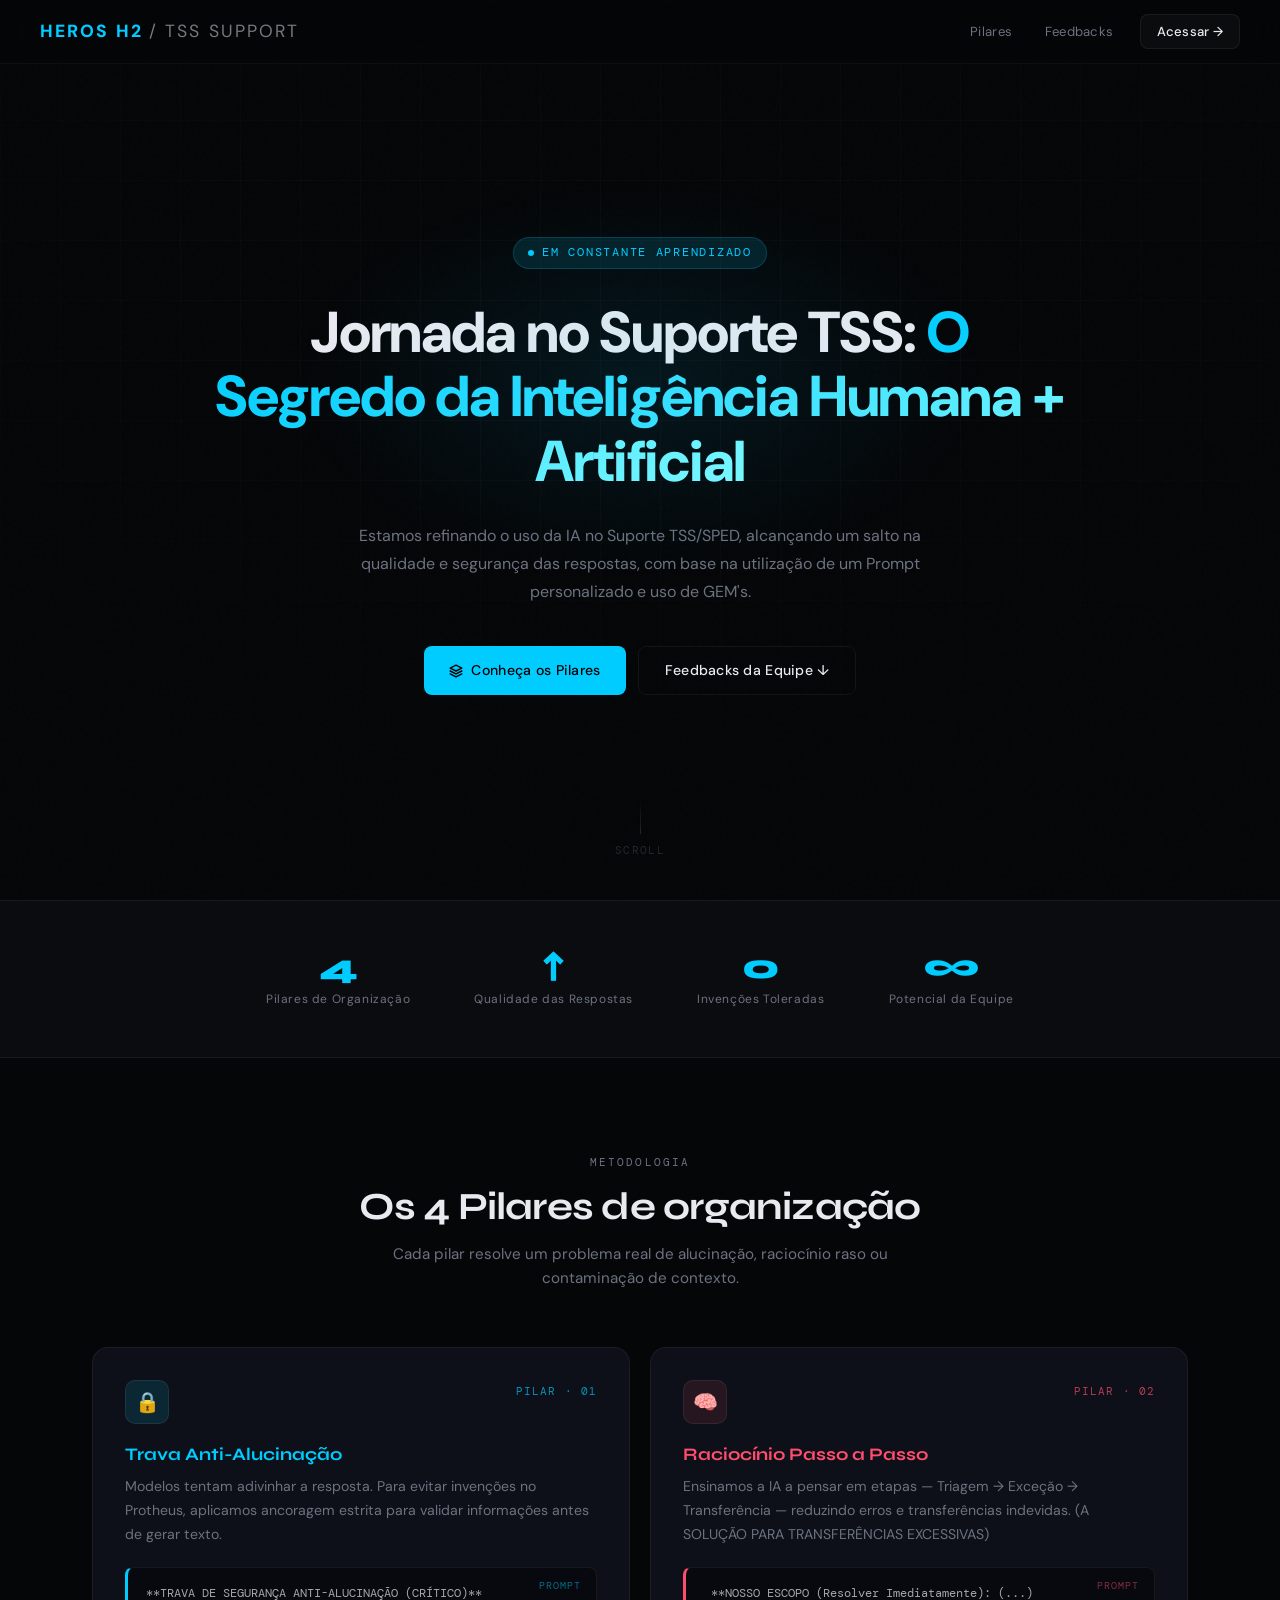
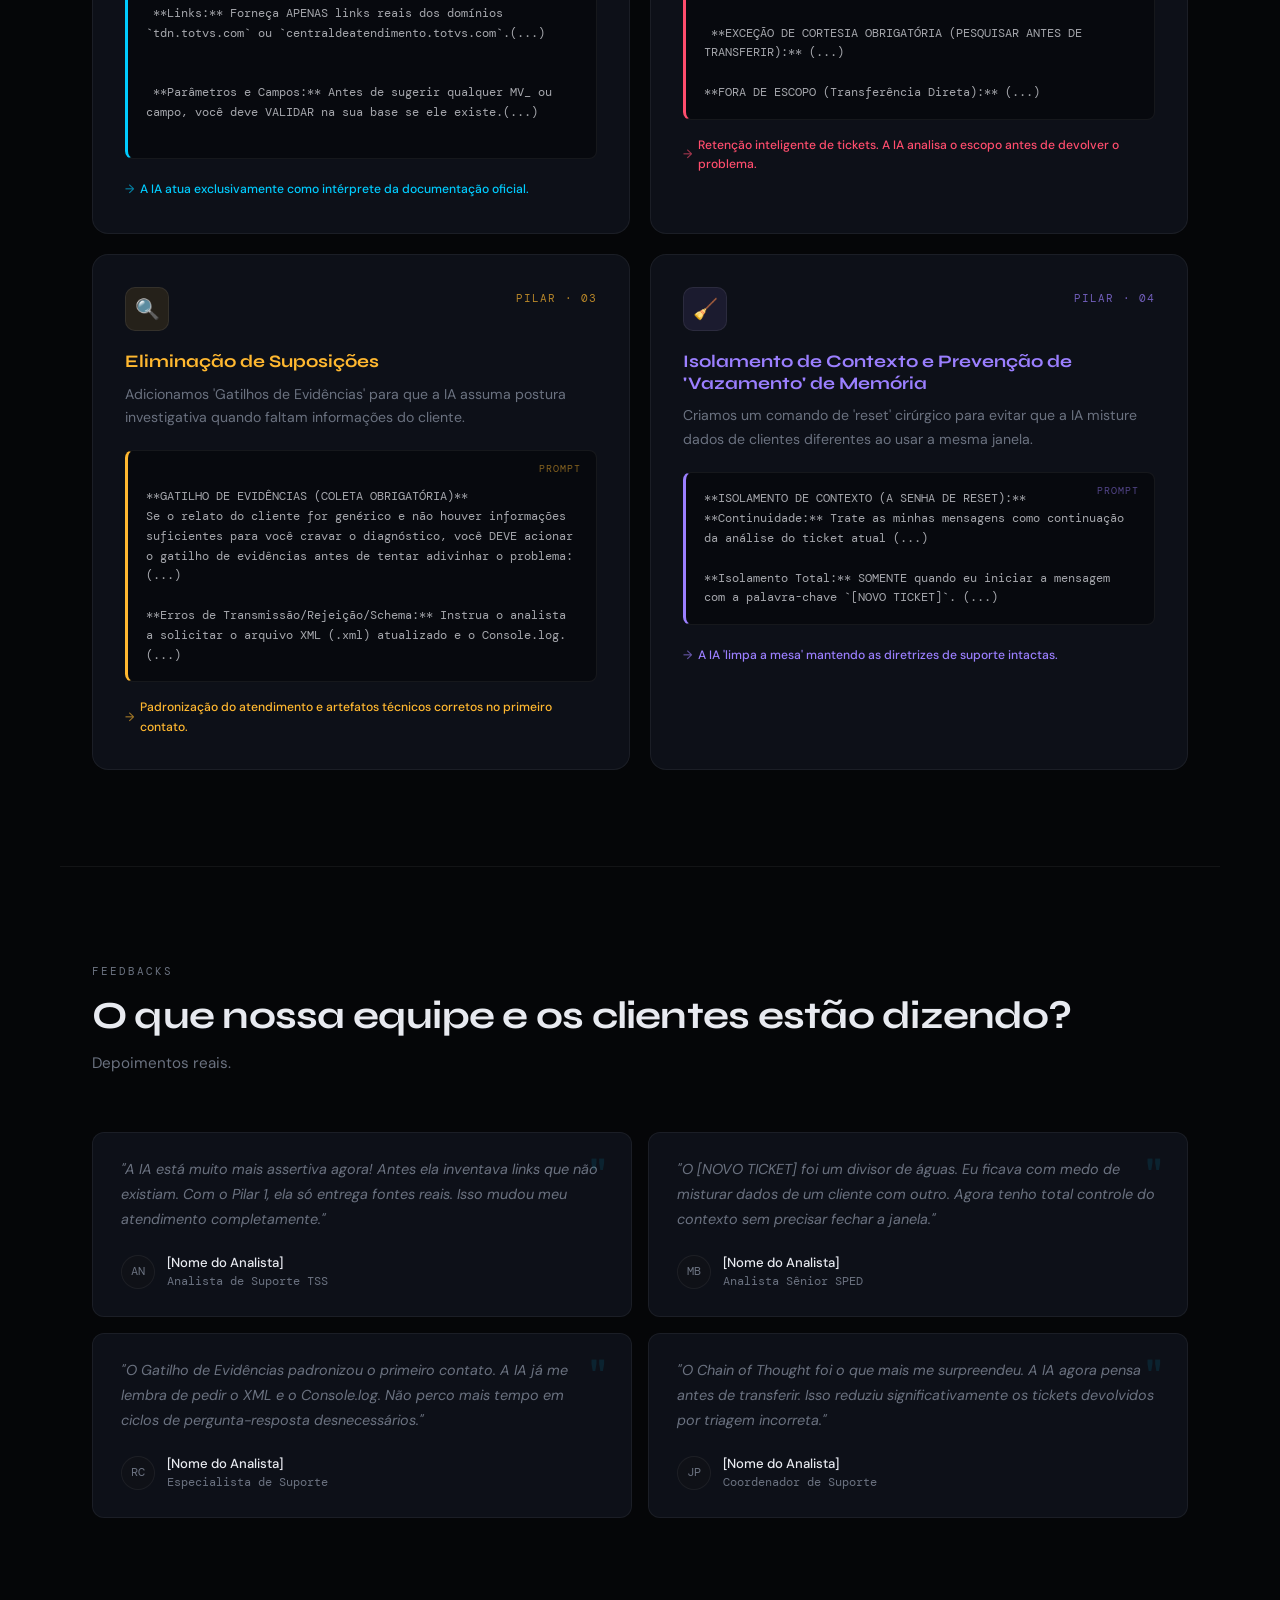
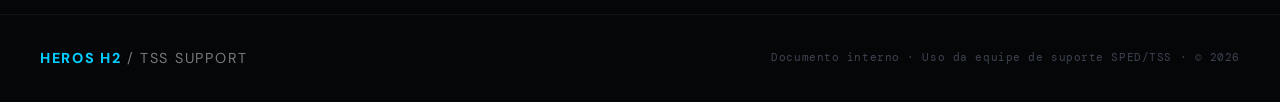
==== index.html @ ebef9288 "initial commit" ====
<!DOCTYPE html>
<html lang="pt-BR">
<head>
  <meta charset="UTF-8">
  <meta name="viewport" content="width=device-width, initial-scale=1.0">
  <title>TSS Support — Prompt</title>
  <link rel="stylesheet" href="style.css">
</head>
<body>

  <!-- ═══════════════════════════════════
       HEADER
  ════════════════════════════════════ -->
  <header>
    <div class="logo">HEROS H2 <span>/ TSS Support</span></div>
    <nav>
      <a href="#pilares">Pilares</a>
      <a href="#feedback">Feedbacks</a>
      <a href="https://docs.google.com/document/d/1nTiK9eHsALhaRZoCdBhHwFlq_bjq-OkzT5RSce1j7lc/edit?usp=sharing" class="btn nav-login">Acessar →</a>
    </nav>
  </header>


  <!-- ═══════════════════════════════════
       HERO
  ════════════════════════════════════ -->
  <div class="hero">
    <div class="hero-grid"></div>

    <div class="hero-tag">Em Constante Aprendizado</div>

    <h1>
      Jornada no Suporte TSS:
      <em>O Segredo da Inteligência Humana + Artificial</em>
    </h1>

    <p class="hero-sub">
      Estamos refinando o uso da IA no Suporte TSS/SPED, alcançando um salto
      na qualidade e segurança das respostas, com base na utilização de um Prompt personalizado e uso de GEM's.
    </p>

    <div class="cta-group">
      <a href="#pilares" class="btn btn-primary">
        <svg width="14" height="14" viewBox="0 0 24 24" fill="none" stroke="currentColor"
             stroke-width="2.5" stroke-linecap="round" stroke-linejoin="round">
          <path d="M12 2L2 7l10 5 10-5-10-5z"/>
          <path d="M2 17l10 5 10-5"/>
          <path d="M2 12l10 5 10-5"/>
        </svg>
        Conheça os Pilares
      </a>
      <a href="#feedback" class="btn btn-ghost">Feedbacks da Equipe ↓</a>
    </div>

    <div class="scroll-hint">
      <div class="scroll-line"></div>
      scroll
    </div>
  </div>


  <!-- ═══════════════════════════════════
       STATS BAR
  ════════════════════════════════════ -->
  <div class="stats-bar">
    <div class="stat-item reveal">
      <div class="stat-num">4</div>
      <div class="stat-label">Pilares de Organização</div>
    </div>
    <div class="stat-item reveal">
      <div class="stat-num">↑</div>
      <div class="stat-label">Qualidade das Respostas</div>
    </div>
    <div class="stat-item reveal">
      <div class="stat-num">0</div>
      <div class="stat-label">Invenções Toleradas</div>
    </div>
    <div class="stat-item reveal">
      <div class="stat-num">∞</div>
      <div class="stat-label">Potencial da Equipe</div>
    </div>
  </div>


  <!-- ═══════════════════════════════════
       SEÇÃO: OS 4 PILARES
  ════════════════════════════════════ -->
  <section id="pilares">

    <div class="pilares-header">
      <div class="section-label">Metodologia</div>
      <h2 class="section-title">Os 4 Pilares de organização</h2>
      <p class="section-sub">
        Cada pilar resolve um problema real de alucinação, raciocínio raso ou
        contaminação de contexto.
      </p>
    </div>

    <div class="pilares-grid">

      <!-- PILAR 1 -->
      <div class="pilar-card reveal" data-accent="cyan">
        <div class="card-top">
          <div class="pilar-icon">🔒</div>
          <div class="pilar-num">PILAR · 01</div>
        </div>
        <div class="pilar-title">Trava Anti-Alucinação</div>
        <p class="pilar-desc">
          Modelos tentam adivinhar a resposta. Para evitar invenções no Protheus,
          aplicamos ancoragem estrita para validar informações antes de gerar texto.
        </p>
        <div class="code-block">
          <code>**TRAVA DE SEGURANÇA ANTI-ALUCINAÇÃO (CRÍTICO)**
 **Links:** Forneça APENAS links reais dos domínios `tdn.totvs.com` ou `centraldeatendimento.totvs.com`.(...)
        <br>
 **Parâmetros e Campos:** Antes de sugerir qualquer MV_ ou campo, você deve VALIDAR na sua base se ele existe.(...)
        </code>
        </div>
        <div class="result-tag">A IA atua exclusivamente como intérprete da documentação oficial.</div>
      </div>

      <!-- PILAR 2 -->
      <div class="pilar-card reveal" data-accent="red">
        <div class="card-top">
          <div class="pilar-icon">🧠</div>
          <div class="pilar-num">PILAR · 02</div>
        </div>
        <div class="pilar-title">Raciocínio Passo a Passo</div>
        <p class="pilar-desc">
          Ensinamos a IA a pensar em etapas — Triagem → Exceção → Transferência —
          reduzindo erros e transferências indevidas. (A SOLUÇÃO PARA TRANSFERÊNCIAS EXCESSIVAS)
        </p>
        <div class="code-block">
          <code> **NOSSO ESCOPO (Resolver Imediatamente): (...)

 **EXCEÇÃO DE CORTESIA OBRIGATÓRIA (PESQUISAR ANTES DE TRANSFERIR):** (...)
  
**FORA DE ESCOPO (Transferência Direta):** (...)
</code>
        </div>
        <div class="result-tag">Retenção inteligente de tickets. A IA analisa o escopo antes de devolver o problema.</div>
      </div>

      <!-- PILAR 3 -->
      <div class="pilar-card reveal" data-accent="gold">
        <div class="card-top">
          <div class="pilar-icon">🔍</div>
          <div class="pilar-num">PILAR · 03</div>
        </div>
        <div class="pilar-title">Eliminação de Suposições</div>
        <p class="pilar-desc">
          Adicionamos 'Gatilhos de Evidências' para que a IA assuma postura
          investigativa quando faltam informações do cliente.
        </p>
        <div class="code-block">
          <code>
**GATILHO DE EVIDÊNCIAS (COLETA OBRIGATÓRIA)**
Se o relato do cliente for genérico e não houver informações suficientes para você cravar o diagnóstico, você DEVE acionar o gatilho de evidências antes de tentar adivinhar o problema: (...)

**Erros de Transmissão/Rejeição/Schema:** Instrua o analista a solicitar o arquivo XML (.xml) atualizado e o Console.log.(...)
</code>
        </div>
        <div class="result-tag">Padronização do atendimento e artefatos técnicos corretos no primeiro contato.</div>
      </div>

      <!-- PILAR 4 -->
      <div class="pilar-card reveal" data-accent="violet">
        <div class="card-top">
          <div class="pilar-icon">🧹</div>
          <div class="pilar-num">PILAR · 04</div>
        </div>
        <div class="pilar-title">Isolamento de Contexto e Prevenção de 'Vazamento' de Memória</div>
        <p class="pilar-desc">
          Criamos um comando de 'reset' cirúrgico para evitar que a IA misture
          dados de clientes diferentes ao usar a mesma janela.
        </p>
        <div class="code-block">
          <code>**ISOLAMENTO DE CONTEXTO (A SENHA DE RESET):**
**Continuidade:** Trate as minhas mensagens como continuação da análise do ticket atual (...)

**Isolamento Total:** SOMENTE quando eu iniciar a mensagem com a palavra-chave `[NOVO TICKET]`. (...)</code>
        </div>
        <div class="result-tag">A IA 'limpa a mesa' mantendo as diretrizes de suporte intactas.</div>
      </div>

    </div>
  </section>


  <!-- ═══════════════════════════════════
       SEÇÃO: FEEDBACK DA EQUIPE
  ════════════════════════════════════ -->
  <section id="feedback">

    <div class="section-label">Feedbacks</div>
    <h2 class="section-title">O que nossa equipe e os clientes estão dizendo?</h2>
    <p class="section-sub">
      Depoimentos reais.
    </p>

    <div class="feedback-grid">

      <div class="feedback-card reveal">
        <p class="feedback-text">
          "A IA está muito mais assertiva agora! Antes ela inventava links que não existiam.
          Com o Pilar 1, ela só entrega fontes reais. Isso mudou meu atendimento completamente."
        </p>
        <div class="feedback-author">
          <div class="author-avatar">AN</div>
          <div>
            <div class="author-name">[Nome do Analista]</div>
            <div class="author-role">Analista de Suporte TSS</div>
          </div>
        </div>
      </div>

      <div class="feedback-card reveal">
        <p class="feedback-text">
          "O [NOVO TICKET] foi um divisor de águas. Eu ficava com medo de misturar dados
          de um cliente com outro. Agora tenho total controle do contexto sem precisar
          fechar a janela."
        </p>
        <div class="feedback-author">
          <div class="author-avatar">MB</div>
          <div>
            <div class="author-name">[Nome do Analista]</div>
            <div class="author-role">Analista Sênior SPED</div>
          </div>
        </div>
      </div>

      <div class="feedback-card reveal">
        <p class="feedback-text">
          "O Gatilho de Evidências padronizou o primeiro contato. A IA já me lembra de
          pedir o XML e o Console.log. Não perco mais tempo em ciclos de
          pergunta-resposta desnecessários."
        </p>
        <div class="feedback-author">
          <div class="author-avatar">RC</div>
          <div>
            <div class="author-name">[Nome do Analista]</div>
            <div class="author-role">Especialista de Suporte</div>
          </div>
        </div>
      </div>

      <div class="feedback-card reveal">
        <p class="feedback-text">
          "O Chain of Thought foi o que mais me surpreendeu. A IA agora pensa antes de
          transferir. Isso reduziu significativamente os tickets devolvidos por
          triagem incorreta."
        </p>
        <div class="feedback-author">
          <div class="author-avatar">JP</div>
          <div>
            <div class="author-name">[Nome do Analista]</div>
            <div class="author-role">Coordenador de Suporte</div>
          </div>
        </div>
      </div>

    </div>
  </section>


  <!-- ═══════════════════════════════════
       FOOTER
  ════════════════════════════════════ -->
  <footer>
    <div class="logo">HEROS H2 <span>/ TSS Support</span></div>
    <p>Documento interno · Uso da equipe de suporte SPED/TSS · © 2026</p>
  </footer>


  <!-- JS carregado ao final do body para garantir que o DOM está pronto -->
  <script src="main.js"></script>

</body>
</html>
---- style.css ----
@import url('https://fonts.googleapis.com/css2?family=Syne:wght@400;600;700;800&family=DM+Mono:wght@300;400;500&family=DM+Sans:ital,opsz,wght@0,9..40,300;0,9..40,400;0,9..40,500;1,9..40,300&display=swap');

/* ─── VARIÁVEIS GLOBAIS ─── */
:root {
  --bg: #050608;
  --bg2: #0a0c10;
  --bg3: #0f1117;
  --card: #0d1018;
  --card-border: rgba(255,255,255,0.06);
  --cyan: #00CCFF;
  --cyan-dim: rgba(0,204,255,0.12);
  --cyan-glow: rgba(0,204,255,0.25);
  --red: #FF4D6D;
  --gold: #FFB830;
  --violet: #9B7FFF;
  --green: #2ECC8A;
  --text: #E8EAF0;
  --text-muted: #6B7280;
  --text-dim: #3D4451;
}

/* ─── RESET & BASE ─── */
*, *::before, *::after { box-sizing: border-box; margin: 0; padding: 0; }

html { scroll-behavior: smooth; }

body {
  background: var(--bg);
  color: var(--text);
  font-family: 'DM Sans', sans-serif;
  font-size: 16px;
  line-height: 1.6;
  overflow-x: hidden;
}

/* ─── NOISE TEXTURE ─── */
body::before {
  content: '';
  position: fixed;
  inset: 0;
  background-image: url("data:image/svg+xml,%3Csvg viewBox='0 0 256 256' xmlns='http://www.w3.org/2000/svg'%3E%3Cfilter id='n'%3E%3CfeTurbulence type='fractalNoise' baseFrequency='0.9' numOctaves='4' stitchTiles='stitch'/%3E%3C/filter%3E%3Crect width='100%25' height='100%25' filter='url(%23n)' opacity='0.03'/%3E%3C/svg%3E");
  pointer-events: none;
  z-index: 0;
  opacity: 0.4;
}

/* ─── HEADER ─── */
header {
  position: fixed;
  top: 0; left: 0; right: 0;
  z-index: 100;
  display: flex;
  align-items: center;
  justify-content: space-between;
  padding: 0 2.5rem;
  height: 64px;
  background: rgba(5,6,8,0.85);
  backdrop-filter: blur(18px);
  border-bottom: 1px solid var(--card-border);
}

.logo {
  /* font-family: 'Syne', sans-serif; */
  font-weight: 800;
  font-size: 1.1rem;
  letter-spacing: 0.12em;
  color: var(--cyan);
  text-transform: uppercase;
}

.logo span {
  color: var(--text);
  opacity: 0.5;
  font-weight: 400;
}

nav {
  display: flex;
  align-items: center;
  gap: 0.25rem;
}

nav a {
  color: var(--text-muted);
  text-decoration: none;
  font-size: 0.82rem;
  font-weight: 400;
  padding: 0.4rem 0.9rem;
  border-radius: 6px;
  transition: color 0.2s, background 0.2s;
  letter-spacing: 0.02em;
}

nav a:hover { color: var(--text); background: rgba(255,255,255,0.05); }

.nav-login {
  margin-left: 0.5rem;
  padding: 0.4rem 1rem !important;
  border: 1px solid var(--card-border) !important;
  color: var(--text) !important;
  background: rgba(255,255,255,0.03) !important;
  font-size: 0.82rem !important;
  cursor: pointer;
}

.nav-login:hover {
  border-color: var(--cyan) !important;
  color: var(--cyan) !important;
  background: var(--cyan-dim) !important;
}

/* ─── HERO ─── */
.hero {
  position: relative;
  min-height: 100vh;
  display: flex;
  flex-direction: column;
  align-items: center;
  justify-content: center;
  text-align: center;
  padding: 7rem 2rem 5rem;
  overflow: hidden;
}

/* Radial glow */
.hero::after {
  content: '';
  position: absolute;
  top: 20%; left: 50%;
  transform: translateX(-50%);
  width: 700px; height: 400px;
  background: radial-gradient(ellipse at center, rgba(0,204,255,0.09) 0%, transparent 70%);
  pointer-events: none;
}

/* Grid lines */
.hero-grid {
  position: absolute;
  inset: 0;
  background-image:
    linear-gradient(rgba(255,255,255,0.02) 1px, transparent 1px),
    linear-gradient(90deg, rgba(255,255,255,0.02) 1px, transparent 1px);
  background-size: 60px 60px;
  mask-image: radial-gradient(ellipse 80% 60% at 50% 30%, black 40%, transparent 100%);
  pointer-events: none;
}

.hero-tag {
  display: inline-flex;
  align-items: center;
  gap: 0.5rem;
  font-size: 0.72rem;
  font-family: 'DM Mono', monospace;
  text-transform: uppercase;
  letter-spacing: 0.15em;
  color: var(--cyan);
  background: var(--cyan-dim);
  border: 1px solid rgba(0,204,255,0.2);
  padding: 0.35rem 0.9rem;
  border-radius: 100px;
  margin-bottom: 2rem;
}

.hero-tag::before {
  content: '';
  width: 6px; height: 6px;
  border-radius: 50%;
  background: var(--cyan);
  animation: pulse 2s ease infinite;
}

@keyframes pulse {
  0%, 100% { opacity: 1; transform: scale(1); }
  50% { opacity: 0.4; transform: scale(0.7); }
}

h1 {
  /* font-family: 'Syne', sans-serif; */
  font-weight: 800;
  font-size: clamp(2rem, 5vw, 3.6rem);
  line-height: 1.12;
  letter-spacing: -0.02em;
  max-width: 860px;
  margin-bottom: 1.75rem;
  position: relative;
}

h1 em {
  font-style: normal;
  background: linear-gradient(135deg, var(--cyan), #7DF9FF);
  -webkit-background-clip: text;
  -webkit-text-fill-color: transparent;
  background-clip: text;
}

.hero-sub {
  max-width: 580px;
  color: var(--text-muted);
  font-size: 1rem;
  line-height: 1.75;
  margin-bottom: 2.5rem;
}

/* ─── BUTTONS ─── */
.cta-group {
  display: flex;
  gap: 0.75rem;
  flex-wrap: wrap;
  justify-content: center;
}

.btn {
  display: inline-flex;
  align-items: center;
  gap: 0.5rem;
  padding: 0.75rem 1.6rem;
  border-radius: 8px;
  font-size: 0.88rem;
  font-weight: 500;
  cursor: pointer;
  transition: all 0.22s ease;
  text-decoration: none;
  letter-spacing: 0.02em;
  border: none;
  font-family: 'DM Sans', sans-serif;
}

.btn-primary {
  background: var(--cyan);
  color: #000;
}
.btn-primary:hover {
  background: #33D6FF;
  transform: translateY(-1px);
  box-shadow: 0 8px 24px rgba(0,204,255,0.35);
}

.btn-ghost {
  background: transparent;
  color: var(--text);
  border: 1px solid var(--card-border);
}
.btn-ghost:hover {
  border-color: rgba(255,255,255,0.2);
  background: rgba(255,255,255,0.04);
  transform: translateY(-1px);
}

/* ─── SCROLL INDICATOR ─── */
.scroll-hint {
  position: absolute;
  bottom: 2.5rem;
  left: 50%;
  transform: translateX(-50%);
  display: flex;
  flex-direction: column;
  align-items: center;
  gap: 0.5rem;
  opacity: 0.3;
  font-size: 0.7rem;
  font-family: 'DM Mono', monospace;
  letter-spacing: 0.12em;
  text-transform: uppercase;
  color: var(--text-muted);
}

.scroll-line {
  width: 1px;
  height: 36px;
  background: linear-gradient(to bottom, transparent, var(--text-muted));
  animation: scrolldown 2s ease infinite;
}

@keyframes scrolldown {
  0%   { transform: scaleY(0); transform-origin: top; }
  50%  { transform: scaleY(1); transform-origin: top; }
  51%  { transform: scaleY(1); transform-origin: bottom; }
  100% { transform: scaleY(0); transform-origin: bottom; }
}

/* ─── SECTIONS ─── */
section {
  position: relative;
  z-index: 1;
  padding: 6rem 2rem;
  max-width: 1160px;
  margin: 0 auto;
}

.section-label {
  font-family: 'DM Mono', monospace;
  font-size: 0.7rem;
  text-transform: uppercase;
  letter-spacing: 0.18em;
  color: var(--text-muted);
  margin-bottom: 0.75rem;
}

.section-title {
  font-family: 'Syne', sans-serif;
  font-weight: 700;
  font-size: clamp(1.6rem, 3.5vw, 2.4rem);
  line-height: 1.2;
  letter-spacing: -0.02em;
  margin-bottom: 0.75rem;
}

.section-sub {
  color: var(--text-muted);
  max-width: 560px;
  font-size: 0.95rem;
  margin-bottom: 3.5rem;
}

/* ─── PILARES GRID ─── */
.pilares-header { text-align: center; }
.pilares-header .section-sub { margin-left: auto; margin-right: auto; }

.pilares-grid {
  display: grid;
  grid-template-columns: repeat(2, 1fr);
  gap: 1.25rem;
}

/* ─── PILAR CARD ─── */
.pilar-card {
  position: relative;
  background: var(--card);
  border: 1px solid var(--card-border);
  border-radius: 16px;
  padding: 2rem;
  overflow: hidden;
  transition: transform 0.3s ease, box-shadow 0.3s ease, border-color 0.3s ease;
}

.pilar-card:hover { transform: translateY(-4px); box-shadow: 0 20px 60px rgba(0,0,0,0.5); }

.pilar-card::before {
  content: '';
  position: absolute;
  top: 0; left: 0; right: 0;
  height: 1px;
  opacity: 0;
  transition: opacity 0.3s;
  background: linear-gradient(90deg, transparent, var(--accent), transparent);
}

.pilar-card:hover::before { opacity: 1; }

/* Per-card accent colors */
.pilar-card[data-accent="cyan"]   { --accent: var(--cyan);   --accent-dim: var(--cyan-dim); }
.pilar-card[data-accent="red"]    { --accent: var(--red);    --accent-dim: rgba(255,77,109,0.1); }
.pilar-card[data-accent="gold"]   { --accent: var(--gold);   --accent-dim: rgba(255,184,48,0.1); }
.pilar-card[data-accent="violet"] { --accent: var(--violet); --accent-dim: rgba(155,127,255,0.1); }

.pilar-card[data-accent="cyan"]:hover   { border-color: rgba(0,204,255,0.2);   box-shadow: 0 20px 60px rgba(0,0,0,0.5), 0 0 0 1px rgba(0,204,255,0.08); }
.pilar-card[data-accent="red"]:hover    { border-color: rgba(255,77,109,0.2);  box-shadow: 0 20px 60px rgba(0,0,0,0.5), 0 0 0 1px rgba(255,77,109,0.08); }
.pilar-card[data-accent="gold"]:hover   { border-color: rgba(255,184,48,0.2);  box-shadow: 0 20px 60px rgba(0,0,0,0.5), 0 0 0 1px rgba(255,184,48,0.08); }
.pilar-card[data-accent="violet"]:hover { border-color: rgba(155,127,255,0.2); box-shadow: 0 20px 60px rgba(0,0,0,0.5), 0 0 0 1px rgba(155,127,255,0.08); }

.card-top {
  display: flex;
  align-items: flex-start;
  justify-content: space-between;
  margin-bottom: 1.25rem;
}

.pilar-icon {
  width: 44px; height: 44px;
  border-radius: 10px;
  background: var(--accent-dim);
  border: 1px solid rgba(255,255,255,0.07);
  display: flex;
  align-items: center;
  justify-content: center;
  font-size: 1.25rem;
}

.pilar-num {
  font-family: 'DM Mono', monospace;
  font-size: 0.68rem;
  color: var(--accent);
  letter-spacing: 0.1em;
  opacity: 0.7;
  margin-top: 0.2rem;
}

.pilar-title {
  font-family: 'Syne', sans-serif;
  font-weight: 700;
  font-size: 1.1rem;
  color: var(--accent);
  margin-bottom: 0.6rem;
  line-height: 1.25;
}

.pilar-desc {
  font-size: 0.88rem;
  color: var(--text-muted);
  line-height: 1.7;
  margin-bottom: 1.25rem;
}

/* ─── CODE BLOCK ─── */
.code-block {
  background: rgba(0,0,0,0.4);
  border: 1px solid rgba(255,255,255,0.06);
  border-left: 3px solid var(--accent);
  border-radius: 8px;
  padding: 1rem 1.1rem;
  margin-bottom: 1rem;
  position: relative;
  overflow: hidden;
}

.code-block::before {
  content: 'PROMPT';
  position: absolute;
  top: 0.6rem; right: 0.9rem;
  font-family: 'DM Mono', monospace;
  font-size: 0.6rem;
  color: var(--accent);
  opacity: 0.5;
  letter-spacing: 0.12em;
}

.code-block code {
  font-family: 'DM Mono', monospace;
  font-size: 0.75rem;
  color: rgba(232,234,240,0.7);
  line-height: 1.65;
  display: block;
  white-space: pre-wrap;
}

.result-tag {
  display: inline-flex;
  align-items: center;
  gap: 0.4rem;
  font-size: 0.76rem;
  color: var(--accent);
  font-weight: 500;
}

.result-tag::before {
  content: '→';
  opacity: 0.6;
}

/* ─── STATS BAR ─── */
.stats-bar {
  display: flex;
  align-items: center;
  justify-content: center;
  gap: 4rem;
  padding: 3rem 2rem;
  border-top: 1px solid var(--card-border);
  border-bottom: 1px solid var(--card-border);
  background: var(--bg2);
  flex-wrap: wrap;
}

.stat-item { text-align: center; }

.stat-num {
  font-family: 'Syne', sans-serif;
  font-size: 2.2rem;
  font-weight: 800;
  color: var(--cyan);
  line-height: 1;
  margin-bottom: 0.35rem;
}

.stat-label {
  font-size: 0.75rem;
  color: var(--text-muted);
  letter-spacing: 0.05em;
}

/* ─── FEEDBACK ─── */
#feedback { border-top: 1px solid var(--card-border); }

.feedback-grid {
  display: grid;
  grid-template-columns: repeat(2, 1fr);
  gap: 1rem;
}

.feedback-card {
  background: var(--card);
  border: 1px solid var(--card-border);
  border-radius: 12px;
  padding: 1.5rem 1.75rem;
  position: relative;
  transition: transform 0.3s, border-color 0.3s;
}

.feedback-card:hover {
  transform: translateY(-3px);
  border-color: rgba(255,255,255,0.1);
}

.feedback-card::before {
  content: '"';
  position: absolute;
  top: 1rem; right: 1.5rem;
  font-family: 'Syne', sans-serif;
  font-size: 3.5rem;
  line-height: 1;
  color: var(--cyan);
  opacity: 0.1;
}

.feedback-text {
  font-size: 0.9rem;
  color: var(--text-muted);
  line-height: 1.75;
  margin-bottom: 1.25rem;
  font-style: italic;
}

.feedback-author {
  display: flex;
  align-items: center;
  gap: 0.75rem;
}

.author-avatar {
  width: 34px; height: 34px;
  border-radius: 50%;
  background: var(--bg3);
  border: 1px solid var(--card-border);
  display: flex;
  align-items: center;
  justify-content: center;
  font-size: 0.75rem;
  font-family: 'DM Mono', monospace;
  color: var(--text-muted);
}

.author-name {
  font-size: 0.82rem;
  font-weight: 500;
  color: var(--text);
}

.author-role {
  font-size: 0.72rem;
  color: var(--text-muted);
  font-family: 'DM Mono', monospace;
}

/* ─── FOOTER ─── */
footer {
  position: relative;
  z-index: 1;
  border-top: 1px solid var(--card-border);
  padding: 2rem 2.5rem;
  display: flex;
  align-items: center;
  justify-content: space-between;
  flex-wrap: wrap;
  gap: 1rem;
}

footer .logo { font-size: 0.9rem; }

footer p {
  font-family: 'DM Mono', monospace;
  font-size: 0.7rem;
  color: var(--text-dim);
  letter-spacing: 0.05em;
}

/* ─── ANIMAÇÕES ─── */
.reveal {
  opacity: 0;
  transform: translateY(28px);
  transition: opacity 0.65s ease, transform 0.65s ease;
}

.reveal.visible {
  opacity: 1;
  transform: translateY(0);
}

/* ─── RESPONSIVE ─── */
@media (max-width: 720px) {
  .pilares-grid { grid-template-columns: 1fr; }
  header { padding: 0 1.25rem; }
  nav a:not(.nav-login) { display: none; }
}

@media (max-width: 640px) {
  .feedback-grid { grid-template-columns: 1fr; }
}
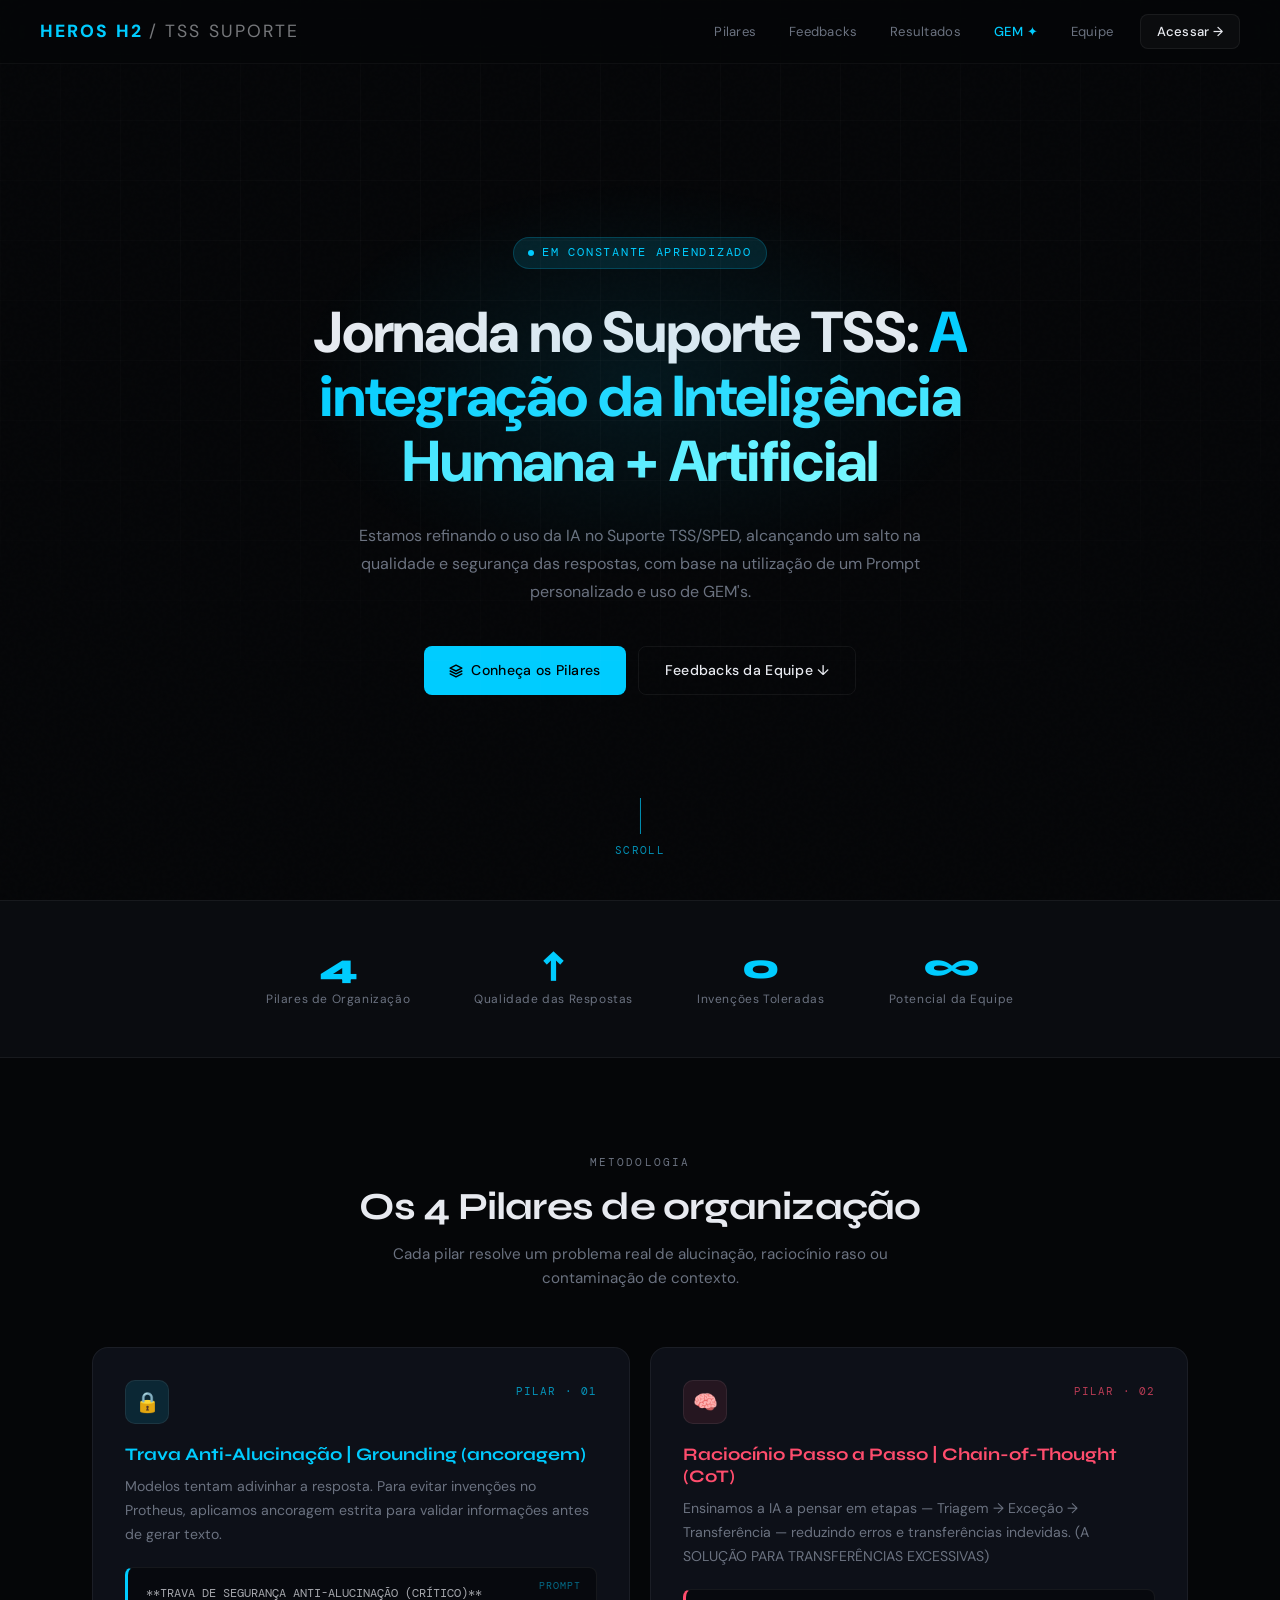
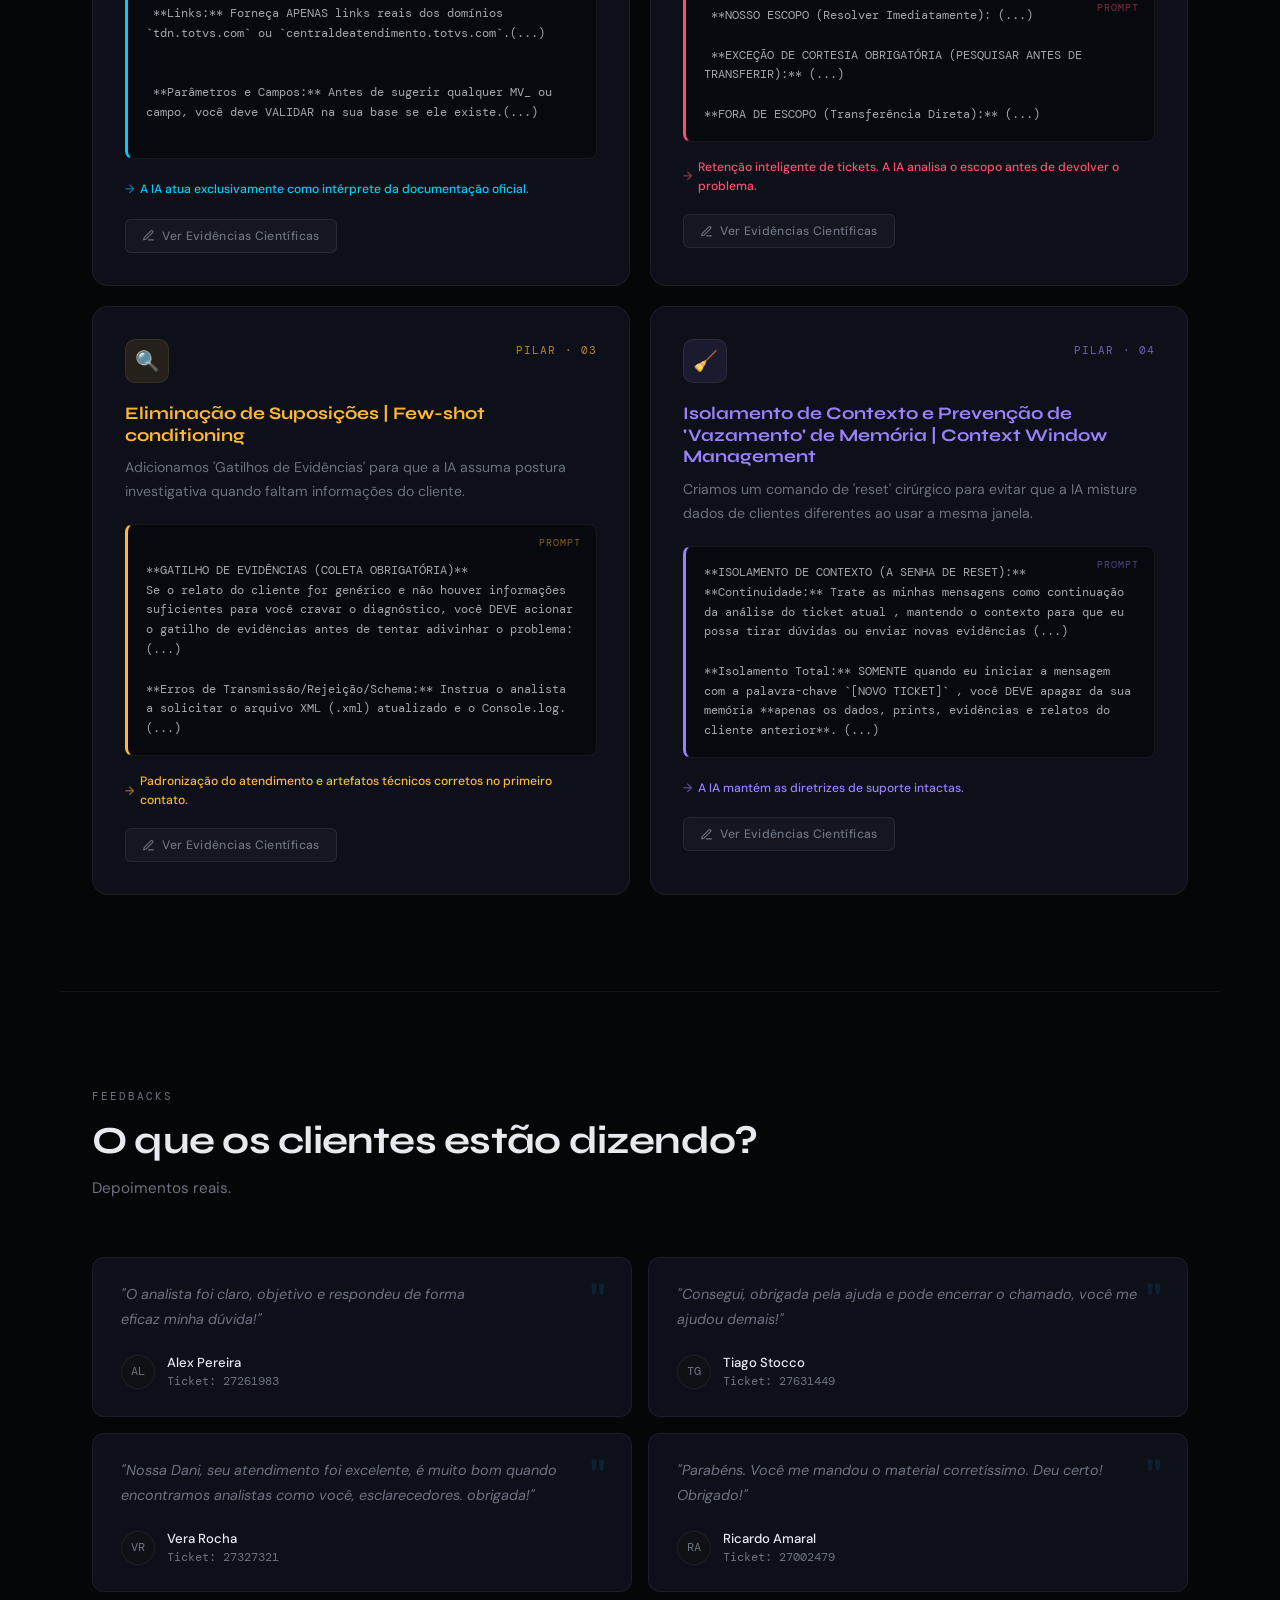
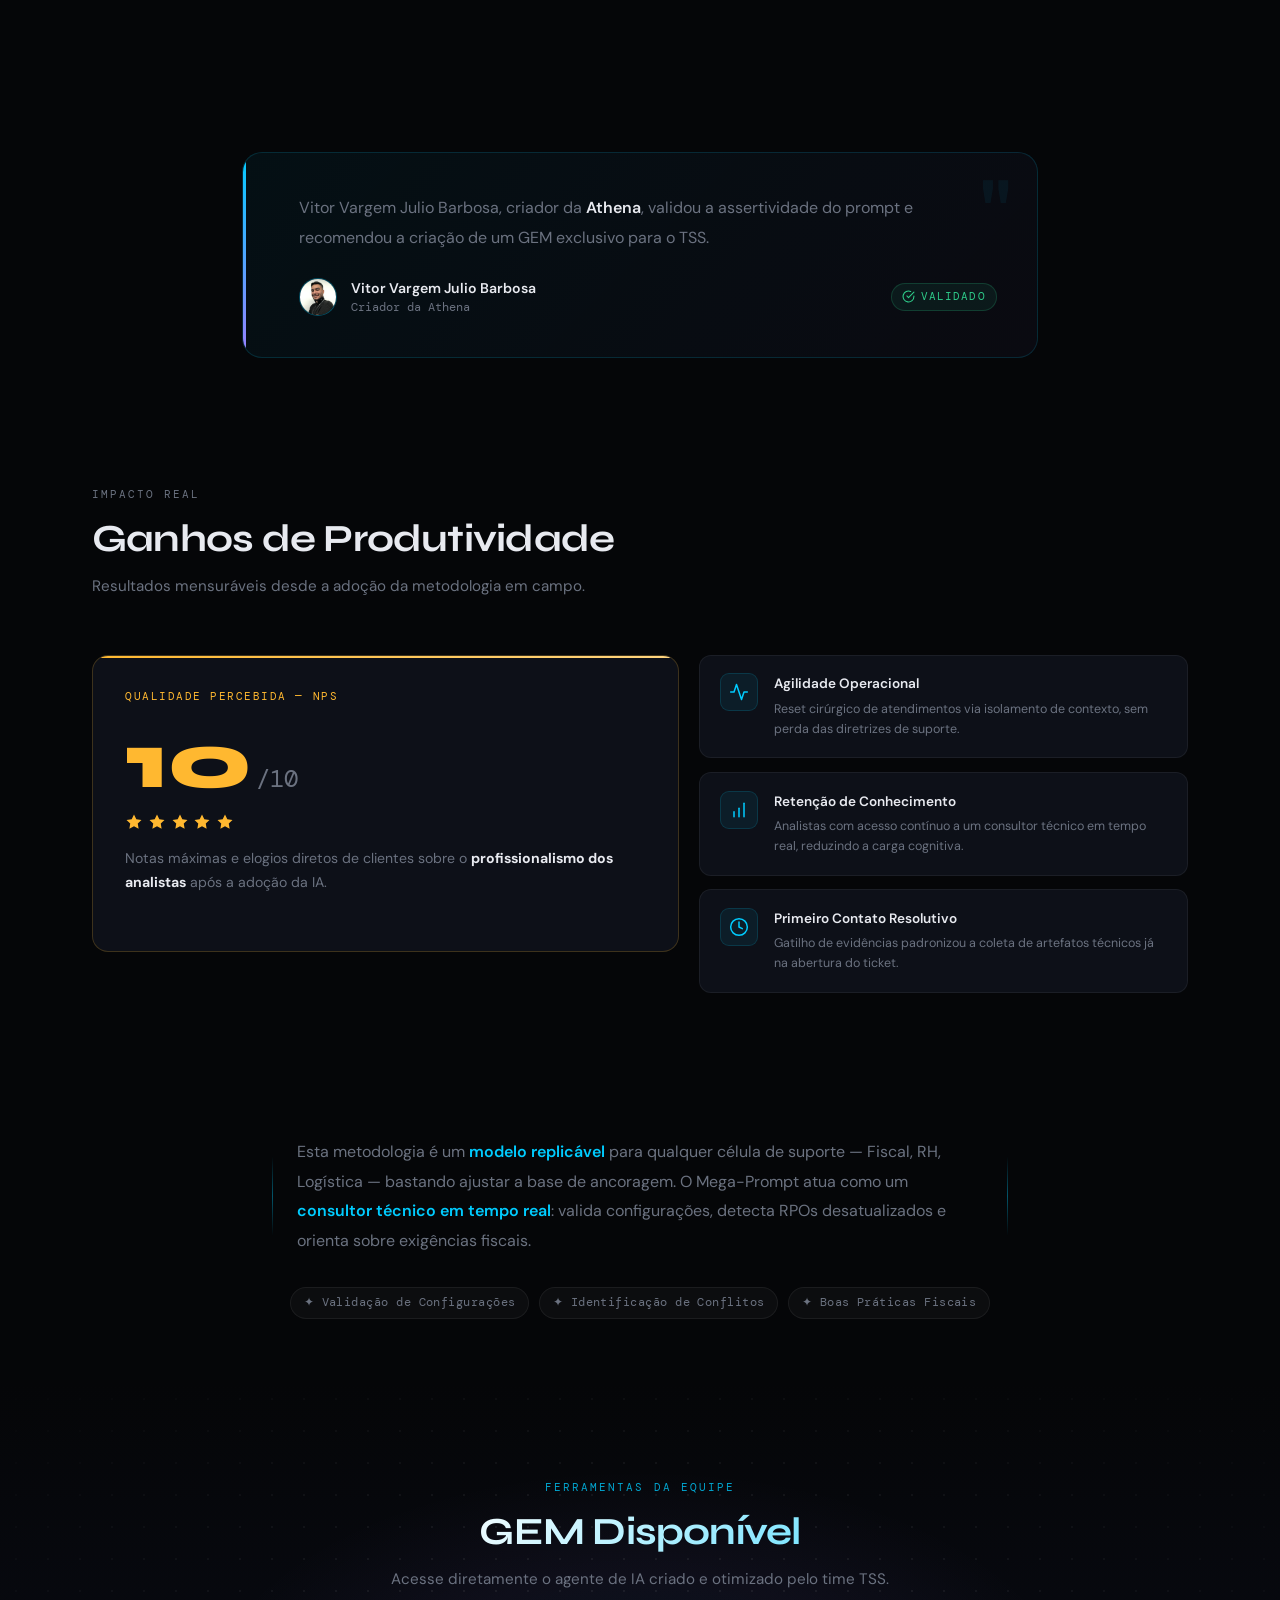
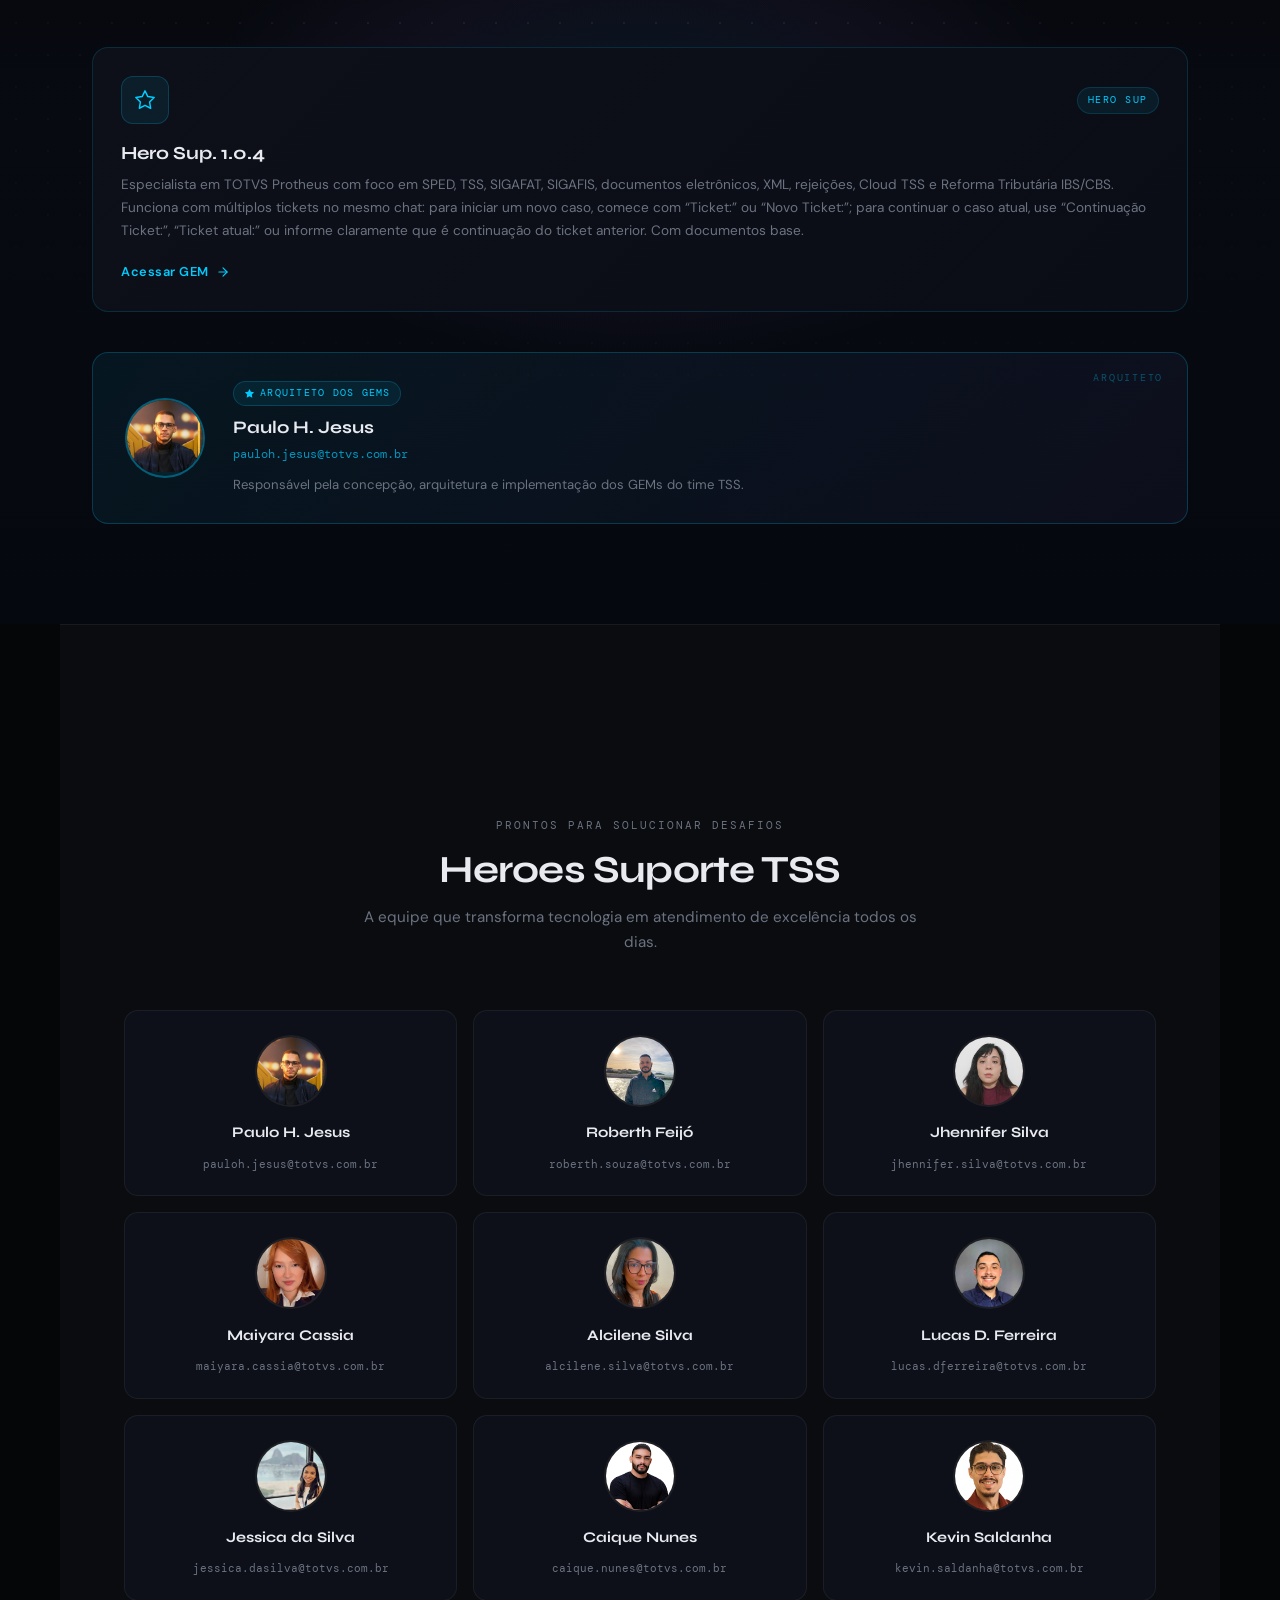
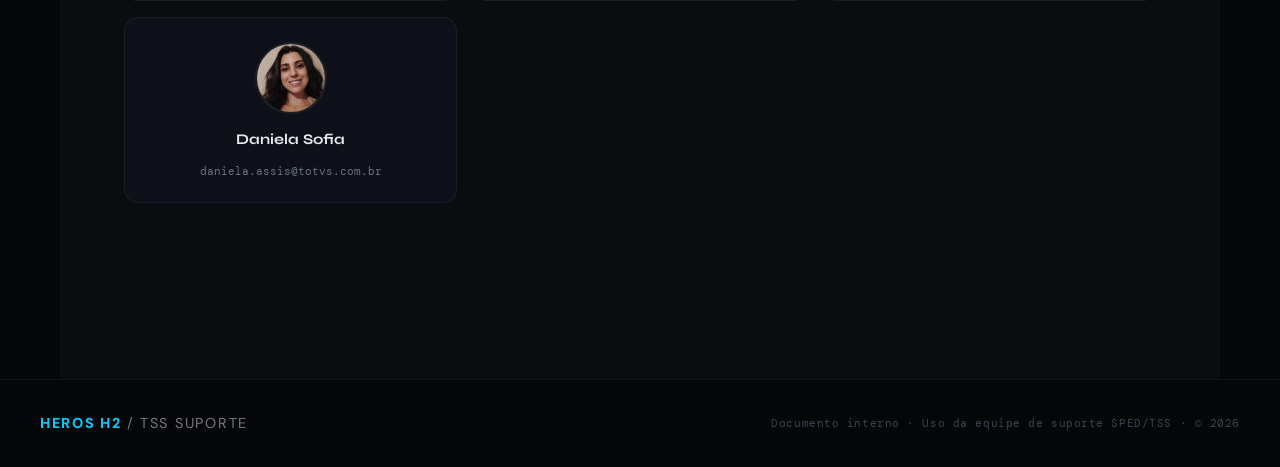
==== commit 93d7bcbf: "second commit" ====
--- a/index.html
+++ b/index.html
@@ -3,8 +3,9 @@
 <head>
   <meta charset="UTF-8">
   <meta name="viewport" content="width=device-width, initial-scale=1.0">
-  <title>TSS Support — Prompt</title>
+  <title>Mega Prompt TSS - ATHENA SUP</title>
   <link rel="stylesheet" href="style.css">
+  <link rel="icon" type="image/png" href="img/icon.png">
 </head>
 <body>
 
@@ -12,11 +13,14 @@
        HEADER
   ════════════════════════════════════ -->
   <header>
-    <div class="logo">HEROS H2 <span>/ TSS Support</span></div>
+    <div class="logo">HEROS H2 <span>/ TSS Suporte</span></div>
     <nav>
       <a href="#pilares">Pilares</a>
       <a href="#feedback">Feedbacks</a>
-      <a href="https://docs.google.com/document/d/1nTiK9eHsALhaRZoCdBhHwFlq_bjq-OkzT5RSce1j7lc/edit?usp=sharing" class="btn nav-login">Acessar →</a>
+      <a href="#nps">Resultados</a>
+      <a href="#gems" style="color: var(--cyan); font-weight: 500;">GEM ✦</a>
+      <a href="#equipe">Equipe</a>
+      <a href="https://docs.google.com/document/d/1svJcCVxvOaq3QORQQj2xvh4t9I_Ji7cra-9a2TM7CKg/edit?usp=sharing" class="btn nav-login">Acessar →</a>
     </nav>
   </header>
 
@@ -31,7 +35,7 @@
 
     <h1>
       Jornada no Suporte TSS:
-      <em>O Segredo da Inteligência Humana + Artificial</em>
+      <em>A integração da Inteligência Humana + Artificial</em>
     </h1>
 
     <p class="hero-sub">
@@ -104,7 +108,7 @@
           <div class="pilar-icon">🔒</div>
           <div class="pilar-num">PILAR · 01</div>
         </div>
-        <div class="pilar-title">Trava Anti-Alucinação</div>
+        <div class="pilar-title">Trava Anti-Alucinação | Grounding (ancoragem)</div>
         <p class="pilar-desc">
           Modelos tentam adivinhar a resposta. Para evitar invenções no Protheus,
           aplicamos ancoragem estrita para validar informações antes de gerar texto.
@@ -117,6 +121,11 @@
         </code>
         </div>
         <div class="result-tag">A IA atua exclusivamente como intérprete da documentação oficial.</div>
+      <button class="evidence-btn" data-modal="modal-p1">
+          <svg width="13" height="13" viewBox="0 0 24 24" fill="none" stroke="currentColor" stroke-width="2" stroke-linecap="round" stroke-linejoin="round"><path d="M12 20h9"/><path d="M16.5 3.5a2.121 2.121 0 0 1 3 3L7 19l-4 1 1-4L16.5 3.5z"/></svg>
+          Ver Evidências Científicas
+        </button>
+      
       </div>
 
       <!-- PILAR 2 -->
@@ -125,7 +134,7 @@
           <div class="pilar-icon">🧠</div>
           <div class="pilar-num">PILAR · 02</div>
         </div>
-        <div class="pilar-title">Raciocínio Passo a Passo</div>
+        <div class="pilar-title">Raciocínio Passo a Passo | Chain-of-Thought (CoT)</div>
         <p class="pilar-desc">
           Ensinamos a IA a pensar em etapas — Triagem → Exceção → Transferência —
           reduzindo erros e transferências indevidas. (A SOLUÇÃO PARA TRANSFERÊNCIAS EXCESSIVAS)
@@ -139,6 +148,10 @@
 </code>
         </div>
         <div class="result-tag">Retenção inteligente de tickets. A IA analisa o escopo antes de devolver o problema.</div>
+      <button class="evidence-btn" data-modal="modal-p2">
+          <svg width="13" height="13" viewBox="0 0 24 24" fill="none" stroke="currentColor" stroke-width="2" stroke-linecap="round" stroke-linejoin="round"><path d="M12 20h9"/><path d="M16.5 3.5a2.121 2.121 0 0 1 3 3L7 19l-4 1 1-4L16.5 3.5z"/></svg>
+          Ver Evidências Científicas
+        </button>
       </div>
 
       <!-- PILAR 3 -->
@@ -147,7 +160,7 @@
           <div class="pilar-icon">🔍</div>
           <div class="pilar-num">PILAR · 03</div>
         </div>
-        <div class="pilar-title">Eliminação de Suposições</div>
+        <div class="pilar-title">Eliminação de Suposições | Few-shot conditioning</div>
         <p class="pilar-desc">
           Adicionamos 'Gatilhos de Evidências' para que a IA assuma postura
           investigativa quando faltam informações do cliente.
@@ -161,6 +174,11 @@
 </code>
         </div>
         <div class="result-tag">Padronização do atendimento e artefatos técnicos corretos no primeiro contato.</div>
+      
+      <button class="evidence-btn" data-modal="modal-p3">
+          <svg width="13" height="13" viewBox="0 0 24 24" fill="none" stroke="currentColor" stroke-width="2" stroke-linecap="round" stroke-linejoin="round"><path d="M12 20h9"/><path d="M16.5 3.5a2.121 2.121 0 0 1 3 3L7 19l-4 1 1-4L16.5 3.5z"/></svg>
+          Ver Evidências Científicas
+        </button>
       </div>
 
       <!-- PILAR 4 -->
@@ -169,18 +187,23 @@
           <div class="pilar-icon">🧹</div>
           <div class="pilar-num">PILAR · 04</div>
         </div>
-        <div class="pilar-title">Isolamento de Contexto e Prevenção de 'Vazamento' de Memória</div>
+        <div class="pilar-title">Isolamento de Contexto e Prevenção de 'Vazamento' de Memória | Context Window Management</div>
         <p class="pilar-desc">
           Criamos um comando de 'reset' cirúrgico para evitar que a IA misture
           dados de clientes diferentes ao usar a mesma janela.
         </p>
         <div class="code-block">
           <code>**ISOLAMENTO DE CONTEXTO (A SENHA DE RESET):**
-**Continuidade:** Trate as minhas mensagens como continuação da análise do ticket atual (...)
-
-**Isolamento Total:** SOMENTE quando eu iniciar a mensagem com a palavra-chave `[NOVO TICKET]`. (...)</code>
-        </div>
-        <div class="result-tag">A IA 'limpa a mesa' mantendo as diretrizes de suporte intactas.</div>
+**Continuidade:** Trate as minhas mensagens como continuação da análise do ticket atual , mantendo o contexto para que eu possa tirar dúvidas ou enviar novas evidências (...)
+
+**Isolamento Total:** SOMENTE quando eu iniciar a mensagem com a palavra-chave `[NOVO TICKET]` , você DEVE apagar da sua memória **apenas os dados, prints, evidências e relatos do cliente anterior**. (...)</code>
+        </div>
+        <div class="result-tag">A IA mantém as diretrizes de suporte intactas.</div>
+      <button class="evidence-btn" data-modal="modal-p4">
+          <svg width="13" height="13" viewBox="0 0 24 24" fill="none" stroke="currentColor" stroke-width="2" stroke-linecap="round" stroke-linejoin="round"><path d="M12 20h9"/><path d="M16.5 3.5a2.121 2.121 0 0 1 3 3L7 19l-4 1 1-4L16.5 3.5z"/></svg>
+          Ver Evidências Científicas
+        </button>
+      
       </div>
 
     </div>
@@ -193,7 +216,7 @@
   <section id="feedback">
 
     <div class="section-label">Feedbacks</div>
-    <h2 class="section-title">O que nossa equipe e os clientes estão dizendo?</h2>
+    <h2 class="section-title">O que os clientes estão dizendo?</h2>
     <p class="section-sub">
       Depoimentos reais.
     </p>
@@ -202,59 +225,54 @@
 
       <div class="feedback-card reveal">
         <p class="feedback-text">
-          "A IA está muito mais assertiva agora! Antes ela inventava links que não existiam.
-          Com o Pilar 1, ela só entrega fontes reais. Isso mudou meu atendimento completamente."
+          "O analista foi claro, objetivo e respondeu de forma <br>
+          eficaz minha dúvida!"
         </p>
         <div class="feedback-author">
-          <div class="author-avatar">AN</div>
+          <div class="author-avatar">AL</div>
           <div>
-            <div class="author-name">[Nome do Analista]</div>
-            <div class="author-role">Analista de Suporte TSS</div>
+            <div class="author-name">Alex Pereira</div>
+            <div class="author-role">Ticket: 27261983</div>
           </div>
         </div>
       </div>
 
       <div class="feedback-card reveal">
         <p class="feedback-text">
-          "O [NOVO TICKET] foi um divisor de águas. Eu ficava com medo de misturar dados
-          de um cliente com outro. Agora tenho total controle do contexto sem precisar
-          fechar a janela."
+          "Consegui, obrigada pela ajuda e pode encerrar o chamado, você me ajudou demais!"
         </p>
         <div class="feedback-author">
-          <div class="author-avatar">MB</div>
+          <div class="author-avatar">TG</div>
           <div>
-            <div class="author-name">[Nome do Analista]</div>
-            <div class="author-role">Analista Sênior SPED</div>
+            <div class="author-name">Tiago Stocco</div>
+            <div class="author-role">Ticket: 27631449</div>
           </div>
         </div>
       </div>
 
       <div class="feedback-card reveal">
         <p class="feedback-text">
-          "O Gatilho de Evidências padronizou o primeiro contato. A IA já me lembra de
-          pedir o XML e o Console.log. Não perco mais tempo em ciclos de
-          pergunta-resposta desnecessários."
+          "Nossa Dani, seu atendimento foi excelente, é muito bom quando encontramos analistas como você, esclarecedores. obrigada!"
         </p>
         <div class="feedback-author">
-          <div class="author-avatar">RC</div>
+          <div class="author-avatar">VR</div>
           <div>
-            <div class="author-name">[Nome do Analista]</div>
-            <div class="author-role">Especialista de Suporte</div>
+            <div class="author-name">Vera Rocha</div>
+            <div class="author-role">Ticket: 27327321</div>
           </div>
         </div>
       </div>
 
       <div class="feedback-card reveal">
         <p class="feedback-text">
-          "O Chain of Thought foi o que mais me surpreendeu. A IA agora pensa antes de
-          transferir. Isso reduziu significativamente os tickets devolvidos por
-          triagem incorreta."
+           "Parabéns. Você me mandou o material corretíssimo. Deu certo! Obrigado!"
+
         </p>
         <div class="feedback-author">
-          <div class="author-avatar">JP</div>
+          <div class="author-avatar">RA</div>
           <div>
-            <div class="author-name">[Nome do Analista]</div>
-            <div class="author-role">Coordenador de Suporte</div>
+            <div class="author-name">Ricardo Amaral</div>
+            <div class="author-role">Ticket: 27002479</div>
           </div>
         </div>
       </div>
@@ -262,16 +280,528 @@
     </div>
   </section>
 
+  <!-- ═══════════════════════════════════
+       SEÇÃO: SINERGIA ATHENA
+  ════════════════════════════════════ -->
+  <section id="athena" class="athena-section">
+    <div class="athena-inner reveal">
+ 
+      <div class="athena-quote-mark">"</div>
+ 
+      <div class="athena-body">
+        <p class="athena-quote-text">
+          Vitor Vargem Julio Barbosa, criador da <strong>Athena</strong>, validou a assertividade do prompt e recomendou a criação de um GEM exclusivo para o TSS.
+        </p>
+        <div class="athena-author">
+          <div class="athena-avatar">
+            <img id="img-vitor" src="img/vitor.webp" alt="" style="width:100%; height:100%; object-fit:cover; border-radius:50%;">
+          </div>
+          <div>
+            <div class="athena-name">Vitor Vargem Julio Barbosa</div>
+            <div class="athena-role">Criador da Athena</div>
+          </div>
+          <div class="athena-badge">
+            <svg width="13" height="13" viewBox="0 0 24 24" fill="none" stroke="currentColor" stroke-width="2" stroke-linecap="round" stroke-linejoin="round"><path d="M22 11.08V12a10 10 0 1 1-5.93-9.14"/><polyline points="22 4 12 14.01 9 11.01"/></svg>
+            Validado
+          </div>
+        </div>
+      </div>
+ 
+    </div>
+  </section>
+ 
+ 
+  <!-- ═══════════════════════════════════
+       SEÇÃO: NPS + PRODUTIVIDADE
+  ════════════════════════════════════ -->
+  <section id="nps">
+ 
+    <div class="section-label">Impacto Real</div>
+    <h2 class="section-title">Ganhos de Produtividade</h2>
+    <p class="section-sub">Resultados mensuráveis desde a adoção da metodologia em campo.</p>
+ 
+    <div class="nps-grid">
+ 
+      <!-- NPS Card -->
+      <div class="nps-main-card reveal">
+        <div class="nps-label">Qualidade Percebida — NPS</div>
+        <div class="nps-score-row">
+          <div class="nps-score">10</div>
+          <div class="nps-slash">/10</div>
+        </div>
+        <div class="nps-stars">
+          <svg viewBox="0 0 24 24"><polygon points="12 2 15.09 8.26 22 9.27 17 14.14 18.18 21.02 12 17.77 5.82 21.02 7 14.14 2 9.27 8.91 8.26 12 2" fill="currentColor"/></svg>
+          <svg viewBox="0 0 24 24"><polygon points="12 2 15.09 8.26 22 9.27 17 14.14 18.18 21.02 12 17.77 5.82 21.02 7 14.14 2 9.27 8.91 8.26 12 2" fill="currentColor"/></svg>
+          <svg viewBox="0 0 24 24"><polygon points="12 2 15.09 8.26 22 9.27 17 14.14 18.18 21.02 12 17.77 5.82 21.02 7 14.14 2 9.27 8.91 8.26 12 2" fill="currentColor"/></svg>
+          <svg viewBox="0 0 24 24"><polygon points="12 2 15.09 8.26 22 9.27 17 14.14 18.18 21.02 12 17.77 5.82 21.02 7 14.14 2 9.27 8.91 8.26 12 2" fill="currentColor"/></svg>
+          <svg viewBox="0 0 24 24"><polygon points="12 2 15.09 8.26 22 9.27 17 14.14 18.18 21.02 12 17.77 5.82 21.02 7 14.14 2 9.27 8.91 8.26 12 2" fill="currentColor"/></svg>
+        </div>
+        <p class="nps-desc">Notas máximas e elogios diretos de clientes sobre o <strong>profissionalismo dos analistas</strong> após a adoção da IA.</p>
+ 
+        <!-- <blockquote class="nps-blockquote">
+          <p>"Muito top, isso ajuda e muito no dia a dia. Uso às vezes para poder me aprofundar."</p>
+          <cite>— Analista de Suporte TSS</cite>
+        </blockquote> -->
+      </div>
+ 
+      <!-- Métricas laterais -->
+      <div class="nps-side-cards">
+ 
+        <div class="nps-side reveal">
+          <div class="nps-side-icon">
+            <svg width="20" height="20" viewBox="0 0 24 24" fill="none" stroke="currentColor" stroke-width="1.8" stroke-linecap="round" stroke-linejoin="round"><path d="M22 12h-4l-3 9L9 3l-3 9H2"/></svg>
+          </div>
+          <div>
+            <div class="nps-side-title">Agilidade Operacional</div>
+            <div class="nps-side-desc">Reset cirúrgico de atendimentos via isolamento de contexto, sem perda das diretrizes de suporte.</div>
+          </div>
+        </div>
+ 
+        <div class="nps-side reveal">
+          <div class="nps-side-icon">
+            <svg width="20" height="20" viewBox="0 0 24 24" fill="none" stroke="currentColor" stroke-width="1.8" stroke-linecap="round" stroke-linejoin="round"><path d="M12 20V10"/><path d="M18 20V4"/><path d="M6 20v-6"/></svg>
+          </div>
+          <div>
+            <div class="nps-side-title">Retenção de Conhecimento</div>
+            <div class="nps-side-desc">Analistas com acesso contínuo a um consultor técnico em tempo real, reduzindo a carga cognitiva.</div>
+          </div>
+        </div>
+ 
+        <div class="nps-side reveal">
+          <div class="nps-side-icon">
+            <svg width="20" height="20" viewBox="0 0 24 24" fill="none" stroke="currentColor" stroke-width="1.8" stroke-linecap="round" stroke-linejoin="round"><circle cx="12" cy="12" r="10"/><polyline points="12 6 12 12 16 14"/></svg>
+          </div>
+          <div>
+            <div class="nps-side-title">Primeiro Contato Resolutivo</div>
+            <div class="nps-side-desc">Gatilho de evidências padronizou a coleta de artefatos técnicos já na abertura do ticket.</div>
+          </div>
+        </div>
+ 
+      </div>
+ 
+    </div>
+  </section>
+ 
+ 
+  <!-- ═══════════════════════════════════
+       SEÇÃO: ESCALABILIDADE
+  ════════════════════════════════════ -->
+  <section id="escala">
+ 
+    <div class="escala-quote reveal">
+      <div class="escala-quote-line"></div>
+      <p>
+        Esta metodologia é um <strong>modelo replicável</strong> para qualquer célula de suporte — Fiscal, RH, Logística — bastando ajustar a base de ancoragem. O Mega-Prompt atua como um <strong>consultor técnico em tempo real</strong>: valida configurações, detecta RPOs desatualizados e orienta sobre exigências fiscais.
+      </p>
+      <div class="escala-quote-line"></div>
+    </div>
+ 
+    <div class="escala-tags reveal">
+      <span class="escala-tag">✦ Validação de Configurações</span>
+      <span class="escala-tag">✦ Identificação de Conflitos</span>
+      <span class="escala-tag">✦ Boas Práticas Fiscais</span>
+      
+    </div>
+ 
+  </section>
+
+
+   <!-- ═══════════════════════════════════
+       SEÇÃO: GEMs
+  ════════════════════════════════════ -->
+  <section id="gems" class="gems-section">
+ 
+    <div class="gems-glow"></div>
+ 
+    <div class="gems-inner">
+ 
+      <div class="gems-header reveal">
+        <div class="section-label">Ferramentas da Equipe</div>
+        <h2 class="section-title">GEM Disponível</h2>
+        <p class="section-sub">
+          Acesse diretamente o agente de IA criado e otimizado pelo time TSS.
+        </p>
+      </div>
+ 
+      <div class="gems-grid">
+ 
+        <!-- GEM 1 — substitua href e textos -->
+        <a class="gem-card reveal" href="https://gemini.google.com/gem/17BA-bAdv4fISIjk28finz15Dq7Bc7DDv?usp=sharing" target="_blank" rel="noopener">
+          <div class="gem-glow-inner"></div>
+          <div class="gem-card-top">
+            <div class="gem-icon">
+              <svg width="22" height="22" viewBox="0 0 24 24" fill="none" stroke="currentColor" stroke-width="1.6" stroke-linecap="round" stroke-linejoin="round"><polygon points="12 2 15.09 8.26 22 9.27 17 14.14 18.18 21.02 12 17.77 5.82 21.02 7 14.14 2 9.27 8.91 8.26 12 2"/></svg>
+            </div>
+            <div class="gem-badge">Hero Sup</div>
+          </div>
+          <div class="gem-name">Hero Sup. 1.0.4</div>
+          <p class="gem-desc">Especialista em TOTVS Protheus com foco em SPED, TSS, SIGAFAT, SIGAFIS, documentos eletrônicos, XML, rejeições, Cloud TSS e Reforma Tributária IBS/CBS. Funciona com múltiplos tickets no mesmo chat: para iniciar um novo caso, comece com “Ticket:” ou “Novo Ticket:”; para continuar o caso atual, use “Continuação Ticket:”, “Ticket atual:” ou informe claramente que é continuação do ticket anterior. Com documentos base.</p>
+          <div class="gem-cta">
+            Acessar GEM
+            <svg width="14" height="14" viewBox="0 0 24 24" fill="none" stroke="currentColor" stroke-width="2" stroke-linecap="round" stroke-linejoin="round"><line x1="5" y1="12" x2="19" y2="12"/><polyline points="12 5 19 12 12 19"/></svg>
+          </div>
+        </a>
+ 
+      </div><!-- /gems-grid -->
+
+        <!-- Crédito do criador dos GEMs -->
+      <div class="gem-creator-card reveal">
+        <div class="gem-creator-photo-wrap">
+          <label class="gem-creator-photo-label" for="creator-photo-upload" title="Adicionar foto">
+            <img id="img-vitor" src="img/Paulo.webp" alt="Foto do criador" style="width:100%; height:100%; object-fit:cover; ">
+          </label>
+        </div>
+        <div class="gem-creator-info">
+          <div class="gem-creator-badge">
+            <svg width="11" height="11" viewBox="0 0 24 24" fill="currentColor"><polygon points="12 2 15.09 8.26 22 9.27 17 14.14 18.18 21.02 12 17.77 5.82 21.02 7 14.14 2 9.27 8.91 8.26 12 2"/></svg>
+            Arquiteto dos GEMs
+          </div>
+          <div class="gem-creator-name">Paulo H. Jesus</div>
+          <a href="mailto:pauloh.jesus@totvs.com.br" class="gem-creator-email">pauloh.jesus@totvs.com.br</a>
+          <p class="gem-creator-desc">Responsável pela concepção, arquitetura e implementação dos GEMs do time TSS.</p>
+        </div>
+      </div>
+ 
+      <!-- Banner de destaque -->
+      <!-- <div class="gems-banner reveal">
+        <div class="gems-banner-icon">
+          <svg width="28" height="28" viewBox="0 0 24 24" fill="none" stroke="currentColor" stroke-width="1.5" stroke-linecap="round" stroke-linejoin="round"><path d="M13 2L3 14h9l-1 8 10-12h-9l1-8z"/></svg>
+        </div>
+        <div class="gems-banner-text">
+          <strong>Tem um GEM novo para compartilhar?</strong>
+          Envie o link para Paulo e ele será adicionado nesta página.
+        </div>
+        <a href="mailto:pauloh.jesus@totvs.com.br" class="btn btn-primary gems-banner-btn">Enviar GEM →</a>
+      </div> -->
+ 
+    </div><!-- /gems-inner -->
+ 
+  </section>
+ 
+ 
+  <!-- ═══════════════════════════════════
+       SEÇÃO: EQUIPE HEROES
+  ════════════════════════════════════ -->
+  <section id="equipe" class="equipe-section">
+ 
+    <div class="equipe-inner">
+ 
+      <div class="equipe-header reveal">
+        <div class="section-label">Prontos para solucionar desafios</div>
+        <h2 class="section-title">Heroes Suporte TSS</h2>
+        <p class="section-sub">A equipe que transforma tecnologia em atendimento de excelência todos os dias.</p>
+      </div>
+ 
+      <div class="equipe-grid">
+ 
+        <!-- Membro 1 -->
+        <div class="membro-card reveal">
+          <label class="membro-photo-wrap" for="foto-paulo" title="Adicionar foto">
+            <img id="img-paulo" src="img/Paulo.webp" alt="Foto do criador" style="width:100%; height:100%; object-fit:cover; ">
+          </label>
+          <div class="membro-info">
+            <div class="membro-initials">PH</div>
+            <div class="membro-name">Paulo H. Jesus</div>
+            <a href="mailto:pauloh.jesus@totvs.com.br" class="membro-email">pauloh.jesus@totvs.com.br</a>
+          </div>
+        </div>
+ 
+        <!-- Membro 3 -->
+        <div class="membro-card reveal">
+          <label class="membro-photo-wrap" for="foto-roberth" title="Adicionar foto">
+            <img id="img-roberth" src="img/Roberth.webp" alt="" style=" width:100%; height:100%; object-fit:cover; ">
+          </label>
+          <div class="membro-info">
+            <div class="membro-initials">RF</div>
+            <div class="membro-name">Roberth Feijó</div>
+            <a href="mailto:roberth.souza@totvs.com.br" class="membro-email">roberth.souza@totvs.com.br</a>
+          </div>
+        </div>
+ 
+        <!-- Membro 4 -->
+        <div class="membro-card reveal">
+          <label class="membro-photo-wrap" for="foto-jhennifer" title="Adicionar foto">
+            <img id="img-jhennifer" src="img/Jhennifer.webp" alt="" style=" width:100%; height:100%; object-fit:cover; ">
+          </label>
+          <div class="membro-info">
+            <div class="membro-initials">JS</div>
+            <div class="membro-name">Jhennifer Silva</div>
+            <a href="mailto:jhennifer.silva@totvs.com.br" class="membro-email">jhennifer.silva@totvs.com.br</a>
+          </div>
+        </div>
+ 
+        <!-- Membro 5 -->
+        <div class="membro-card reveal">
+          <label class="membro-photo-wrap" for="foto-maiyara" title="Adicionar foto">
+            <img id="img-maiyara" src="img/Maiyara.webp" alt="" style=" width:100%; height:100%; object-fit:cover; ">
+          </label>
+          <div class="membro-info">
+            <div class="membro-initials">MC</div>
+            <div class="membro-name">Maiyara Cassia</div>
+            <a href="mailto:maiyara.cassia@totvs.com.br" class="membro-email">maiyara.cassia@totvs.com.br</a>
+          </div>
+        </div>
+ 
+        <!-- Membro 6 -->
+        <div class="membro-card reveal">
+          <label class="membro-photo-wrap" for="foto-alcilene" title="Adicionar foto">
+            <img id="img-alcilene" src="img/alcilene.webp" alt="" style=" width:100%; height:100%; object-fit:cover; ">
+          </label>
+          <div class="membro-info">
+            <div class="membro-initials">AS</div>
+            <div class="membro-name">Alcilene Silva</div>
+            <a href="mailto:alcilene.silva@totvs.com.br" class="membro-email">alcilene.silva@totvs.com.br</a>
+          </div>
+        </div>
+
+        <!-- Membro 2 -->
+        <div class="membro-card reveal">
+          <label class="membro-photo-wrap" for="foto-lucas" title="Adicionar foto">
+            <img id="img-lucas" src="img/Lucas.jpeg" alt="" style="width:100%; height:100%; object-fit:cover; ">
+          </label>
+          <div class="membro-info">
+            <div class="membro-initials">LD</div>
+            <div class="membro-name">Lucas D. Ferreira</div>
+            <a href="mailto:lucas.dferreira@totvs.com.br" class="membro-email">lucas.dferreira@totvs.com.br</a>
+          </div>
+        </div>
+ 
+        <!-- Membro 7 -->
+        <div class="membro-card reveal">
+          <label class="membro-photo-wrap" for="foto-jessica" title="Adicionar foto">
+            <img id="img-jessica" src="img/Jessica.webp" alt="" style=" width:100%; height:100%; object-fit:cover;">
+          </label>
+         
+          <div class="membro-info">
+            <div class="membro-initials">JD</div>
+            <div class="membro-name">Jessica da Silva</div>
+            <a href="mailto:jessica.dasilva@totvs.com.br" class="membro-email">jessica.dasilva@totvs.com.br</a>
+          </div>
+        </div>
+ 
+        <!-- Membro 8 -->
+        <div class="membro-card reveal">
+          <label class="membro-photo-wrap" for="foto-caique" title="Adicionar foto">
+            <img id="img-caique" src="img/Caique.webp" alt="" style=" width:100%; height:100%; object-fit:cover; ">
+          </label>
+          <div class="membro-info">
+            <div class="membro-initials">CN</div>
+            <div class="membro-name">Caique Nunes</div>
+            <a href="mailto:caique.nunes@totvs.com.br" class="membro-email">caique.nunes@totvs.com.br</a>
+          </div>
+        </div>
+ 
+        <!-- Membro 9 -->
+        <div class="membro-card reveal">
+          <label class="membro-photo-wrap" for="foto-kevin" title="Adicionar foto">
+            <img id="img-kevin" src="img/unnamed.webp" alt="" style=" width:100%; height:100%; object-fit:cover; ">
+            
+          </label>
+          
+          <div class="membro-info">
+            <div class="membro-initials">KS</div>
+            <div class="membro-name">Kevin Saldanha</div>
+            <a href="mailto:kevin.saldanha@totvs.com.br" class="membro-email">kevin.saldanha@totvs.com.br</a>
+          </div>
+        </div>
+
+        <!-- Membro 10 -->
+        <div class="membro-card reveal">
+          <label class="membro-photo-wrap" for="foto-daniela" title="Adicionar foto">
+            <img id="img-Daniela" src="/img/Daniela.webp" alt="" style=" width:100%; height:100%; object-fit:cover; ">
+          </label>
+          <div class="membro-info">
+            <div class="membro-initials">KS</div>
+            <div class="membro-name">Daniela Sofia</div>
+            <a href="mailto:daniela.assis@totvs.com.br" class="membro-email">daniela.assis@totvs.com.br</a>
+          </div>
+        </div>
+ 
+      </div><!-- /equipe-grid -->
+ 
+    </div><!-- /equipe-inner -->
+ 
+  </section>
 
   <!-- ═══════════════════════════════════
        FOOTER
   ════════════════════════════════════ -->
   <footer>
-    <div class="logo">HEROS H2 <span>/ TSS Support</span></div>
+    <div class="logo">HEROS H2 <span>/ TSS Suporte</span></div>
     <p>Documento interno · Uso da equipe de suporte SPED/TSS · © 2026</p>
   </footer>
 
 
+  <div class="modal-overlay" id="modal-overlay" role="dialog" aria-modal="true" aria-hidden="true">
+    <div class="modal-backdrop"></div>
+ 
+    <!-- MODAL PILAR 1 -->
+    <div class="modal" id="modal-p1" data-accent="cyan">
+      <div class="modal-header">
+        <div class="modal-header-left">
+          <span class="modal-pilar-num">PILAR · 01</span>
+          <h3 class="modal-title">Ancoragem de Contexto <span>(Grounding)</span></h3>
+        </div>
+        <button class="modal-close" aria-label="Fechar">
+          <svg width="18" height="18" viewBox="0 0 24 24" fill="none" stroke="currentColor" stroke-width="2" stroke-linecap="round" stroke-linejoin="round"><line x1="18" y1="6" x2="6" y2="18"/><line x1="6" y1="6" x2="18" y2="18"/></svg>
+        </button>
+      </div>
+      <div class="modal-body">
+        <p class="modal-desc">
+          Grounding (ancoragem) é a técnica de forçar o modelo a basear suas respostas
+          exclusivamente em fontes verificáveis fornecidas no prompt, eliminando o fenômeno
+          de <em>hallucination</em> — quando a IA "inventa" fatos com alto grau de confiança.
+          Os estudos abaixo demonstram a eficácia desta abordagem em sistemas de suporte técnico.
+        </p>
+        <div class="modal-articles">
+          <a class="article-card" href="https://arxiv.org/abs/2302.12813" target="_blank" rel="noopener">
+            <div class="article-meta">arXiv · 2023</div>
+            <div class="article-title">A Survey on Hallucination in Large Language Models</div>
+            <div class="article-desc">Levantamento abrangente sobre causas, tipos e métodos de mitigação de alucinações em LLMs.</div>
+            <div class="article-link">Acessar artigo →</div>
+          </a>
+          <a class="article-card" href="https://arxiv.org/abs/2305.14627" target="_blank" rel="noopener">
+            <div class="article-meta">arXiv · 2023</div>
+            <div class="article-title">Retrieval-Augmented Generation for Knowledge-Intensive NLP Tasks</div>
+            <div class="article-desc">Demonstra como ancorar modelos em bases documentais externas reduz drasticamente respostas inventadas.</div>
+            <div class="article-link">Acessar artigo →</div>
+          </a>
+          <a class="article-card" href="https://arxiv.org/abs/2307.03987" target="_blank" rel="noopener">
+            <div class="article-meta">arXiv · 2023</div>
+            <div class="article-title">Factuality Challenges in the Era of Large Language Models</div>
+            <div class="article-desc">Analisa como instruções de grounding no prompt aumentam a fidelidade factual das respostas geradas.</div>
+            <div class="article-link">Acessar artigo →</div>
+          </a>
+        </div>
+      </div>
+    </div>
+ 
+    <!-- MODAL PILAR 2 -->
+    <div class="modal" id="modal-p2" data-accent="red">
+      <div class="modal-header">
+        <div class="modal-header-left">
+          <span class="modal-pilar-num">PILAR · 02</span>
+          <h3 class="modal-title">Raciocínio Passo a Passo <span>(Chain of Thought)</span></h3>
+        </div>
+        <button class="modal-close" aria-label="Fechar">
+          <svg width="18" height="18" viewBox="0 0 24 24" fill="none" stroke="currentColor" stroke-width="2" stroke-linecap="round" stroke-linejoin="round"><line x1="18" y1="6" x2="6" y2="18"/><line x1="6" y1="6" x2="18" y2="18"/></svg>
+        </button>
+      </div>
+      <div class="modal-body">
+        <p class="modal-desc">
+          Chain-of-Thought (CoT) é uma técnica que instrui o modelo a decompor problemas
+          complexos em etapas intermediárias antes de emitir uma resposta final. Isso reduz
+          erros de raciocínio e melhora a precisão em tarefas que exigem múltiplas decisões
+          sequenciais — como triagem de suporte técnico.
+        </p>
+        <div class="modal-articles">
+          <a class="article-card" href="https://arxiv.org/abs/2201.11903" target="_blank" rel="noopener">
+            <div class="article-meta">arXiv · Wei et al. · 2022</div>
+            <div class="article-title">Chain-of-Thought Prompting Elicits Reasoning in Large Language Models</div>
+            <div class="article-desc">Paper original do Google Brain que introduz o CoT, demonstrando ganhos expressivos em tarefas de raciocínio lógico.</div>
+            <div class="article-link">Acessar artigo →</div>
+          </a>
+          <a class="article-card" href="https://arxiv.org/abs/2205.01068" target="_blank" rel="noopener">
+            <div class="article-meta">arXiv · 2022</div>
+            <div class="article-title">Large Language Models are Zero-Shot Reasoners</div>
+            <div class="article-desc">Mostra que instruir o modelo a "pensar passo a passo" melhora significativamente a acurácia sem exemplos adicionais.</div>
+            <div class="article-link">Acessar artigo →</div>
+          </a>
+          <a class="article-card" href="https://arxiv.org/abs/2210.11610" target="_blank" rel="noopener">
+            <div class="article-meta">arXiv · 2022</div>
+            <div class="article-title">ReAct: Synergizing Reasoning and Acting in Language Models</div>
+            <div class="article-desc">Extensão do CoT que combina raciocínio e ações sequenciais, base para agentes de suporte autônomos.</div>
+            <div class="article-link">Acessar artigo →</div>
+          </a>
+        </div>
+      </div>
+    </div>
+ 
+    <!-- MODAL PILAR 3 -->
+    <div class="modal" id="modal-p3" data-accent="gold">
+      <div class="modal-header">
+        <div class="modal-header-left">
+          <span class="modal-pilar-num">PILAR · 03</span>
+          <h3 class="modal-title">Eliminação de Suposições <span>(Few-Shot Conditioning)</span></h3>
+        </div>
+        <button class="modal-close" aria-label="Fechar">
+          <svg width="18" height="18" viewBox="0 0 24 24" fill="none" stroke="currentColor" stroke-width="2" stroke-linecap="round" stroke-linejoin="round"><line x1="18" y1="6" x2="6" y2="18"/><line x1="6" y1="6" x2="18" y2="18"/></svg>
+        </button>
+      </div>
+      <div class="modal-body">
+        <p class="modal-desc">
+          Few-shot conditioning insere exemplos comportamentais no prompt para conduzir o modelo
+          a adotar uma postura investigativa frente a informações incompletas. Os "Gatilhos de
+          Evidências" são uma aplicação direta deste princípio: ao invés de assumir, a IA
+          solicita os artefatos necessários antes de agir.
+        </p>
+        <div class="modal-articles">
+          <a class="article-card" href="https://arxiv.org/abs/2005.14165" target="_blank" rel="noopener">
+            <div class="article-meta">arXiv · Brown et al. · 2020</div>
+            <div class="article-title">Language Models are Few-Shot Learners</div>
+            <div class="article-desc">Paper seminal que demonstra como poucos exemplos no contexto condicionam profundamente o comportamento do modelo.</div>
+            <div class="article-link">Acessar artigo →</div>
+          </a>
+          <a class="article-card" href="https://arxiv.org/abs/2107.13586" target="_blank" rel="noopener">
+            <div class="article-meta">arXiv · 2021</div>
+            <div class="article-title">Fantastically Ordered Prompts and Where to Find Them</div>
+            <div class="article-desc">Investiga como a ordem e estrutura de exemplos no prompt impactam a qualidade e consistência das respostas.</div>
+            <div class="article-link">Acessar artigo →</div>
+          </a>
+          <a class="article-card" href="https://arxiv.org/abs/2203.11171" target="_blank" rel="noopener">
+            <div class="article-meta">arXiv · 2022</div>
+            <div class="article-title">Self-Consistency Improves Chain of Thought Reasoning</div>
+            <div class="article-desc">Demonstra que exemplos condicionantes consistentes reduzem variância e aumentam a precisão das respostas técnicas.</div>
+            <div class="article-link">Acessar artigo →</div>
+          </a>
+        </div>
+      </div>
+    </div>
+ 
+    <!-- MODAL PILAR 4 -->
+    <div class="modal" id="modal-p4" data-accent="violet">
+      <div class="modal-header">
+        <div class="modal-header-left">
+          <span class="modal-pilar-num">PILAR · 04</span>
+          <h3 class="modal-title">Isolamento de Contexto <span>(Context Window Management)</span></h3>
+        </div>
+        <button class="modal-close" aria-label="Fechar">
+          <svg width="18" height="18" viewBox="0 0 24 24" fill="none" stroke="currentColor" stroke-width="2" stroke-linecap="round" stroke-linejoin="round"><line x1="18" y1="6" x2="6" y2="18"/><line x1="6" y1="6" x2="18" y2="18"/></svg>
+        </button>
+      </div>
+      <div class="modal-body">
+        <p class="modal-desc">
+          LLMs não possuem memória entre sessões, mas dentro de uma mesma janela de contexto
+          acumulam dados de interações anteriores. O fenômeno de "context bleed" ocorre quando
+          informações de um ticket contaminam a análise do seguinte. O comando <code>[NOVO TICKET]</code>
+          é uma solução de isolamento seletivo baseada em pesquisas de gerenciamento de contexto.
+        </p>
+        <div class="modal-articles">
+          <a class="article-card" href="https://arxiv.org/abs/2307.03172" target="_blank" rel="noopener">
+            <div class="article-meta">arXiv · 2023</div>
+            <div class="article-title">Lost in the Middle: How Language Models Use Long Contexts</div>
+            <div class="article-desc">Demonstra que informações no meio da janela de contexto são frequentemente ignoradas, evidenciando riscos de contaminação entre turnos.</div>
+            <div class="article-link">Acessar artigo →</div>
+          </a>
+          <a class="article-card" href="https://arxiv.org/abs/2310.06825" target="_blank" rel="noopener">
+            <div class="article-meta">arXiv · 2023</div>
+            <div class="article-title">System-Level Natural Language Feedback Makes LLMs Better</div>
+            <div class="article-desc">Explora como instruções de sistema persistentes e isolamento de contexto por turno melhoram a consistência do modelo.</div>
+            <div class="article-link">Acessar artigo →</div>
+          </a>
+          <a class="article-card" href="https://arxiv.org/abs/2304.01373" target="_blank" rel="noopener">
+            <div class="article-meta">arXiv · 2023</div>
+            <div class="article-title">Unleashing Cognitive Synergy in Large Language Models</div>
+            <div class="article-desc">Aborda estratégias de separação de papéis e contextos dentro de uma mesma sessão para evitar interferência entre tarefas.</div>
+            <div class="article-link">Acessar artigo →</div>
+          </a>
+        </div>
+      </div>
+    </div>
+ 
+  </div><!-- /modal-overlay -->
+
+
   <!-- JS carregado ao final do body para garantir que o DOM está pronto -->
   <script src="main.js"></script>
 
--- a/style.css
+++ b/style.css
@@ -256,18 +256,18 @@
   flex-direction: column;
   align-items: center;
   gap: 0.5rem;
-  opacity: 0.3;
+  opacity: 0.7;
   font-size: 0.7rem;
   font-family: 'DM Mono', monospace;
   letter-spacing: 0.12em;
   text-transform: uppercase;
-  color: var(--text-muted);
+  color: var(--cyan);
 }
 
 .scroll-line {
   width: 1px;
   height: 36px;
-  background: linear-gradient(to bottom, transparent, var(--text-muted));
+  background: linear-gradient(to bottom, #00CCFF, var(--cyan));
   animation: scrolldown 2s ease infinite;
 }
 
@@ -594,3 +594,1049 @@
 @media (max-width: 640px) {
   .feedback-grid { grid-template-columns: 1fr; }
 }
+
+
+/* ═══════════════════════════════════════════
+   EVIDENCE BUTTON (dentro dos pilar cards)
+════════════════════════════════════════════ */
+.evidence-btn {
+  margin-top: 1.1rem;
+  display: inline-flex;
+  align-items: center;
+  gap: 0.45rem;
+  padding: 0.5rem 1rem;
+  border-radius: 6px;
+  font-size: 0.76rem;
+  font-weight: 500;
+  font-family: 'DM Sans', sans-serif;
+  letter-spacing: 0.03em;
+  cursor: pointer;
+  border: 1px solid rgba(255,255,255,0.08);
+  background: rgba(255,255,255,0.03);
+  color: var(--text-muted);
+  transition: all 0.22s ease;
+  margin-top: top;
+}
+ 
+.evidence-btn:hover {
+  color: var(--accent);
+  border-color: var(--accent);
+  background: var(--accent-dim);
+  transform: translateY(-1px);
+}
+ 
+/* ═══════════════════════════════════════════
+   MODAL OVERLAY
+════════════════════════════════════════════ */
+.modal-overlay {
+  position: fixed;
+  inset: 0;
+  z-index: 200;
+  display: flex;
+  align-items: center;
+  justify-content: center;
+  padding: 1.5rem;
+  pointer-events: none;
+  opacity: 0;
+  transition: opacity 0.3s ease;
+}
+ 
+.modal-overlay.open {
+  pointer-events: all;
+  opacity: 1;
+}
+ 
+.modal-backdrop {
+  position: absolute;
+  inset: 0;
+  background: rgba(0, 0, 0, 0.75);
+  backdrop-filter: blur(6px);
+  cursor: pointer;
+}
+ 
+/* ─── Modal Panel ─── */
+.modal {
+  position: relative;
+  z-index: 1;
+  width: 100%;
+  max-width: 640px;
+  max-height: 85vh;
+  overflow-y: auto;
+  background: #0d1018;
+  border: 1px solid rgba(255,255,255,0.08);
+  border-radius: 18px;
+  display: none;
+  flex-direction: column;
+  box-shadow: 0 32px 80px rgba(0,0,0,0.7), 0 0 0 1px rgba(255,255,255,0.04);
+  transform: translateY(16px) scale(0.98);
+  transition: transform 0.32s cubic-bezier(0.22,1,0.36,1), opacity 0.32s ease;
+  opacity: 0;
+ 
+  /* custom scrollbar */
+  scrollbar-width: thin;
+  scrollbar-color: rgba(255,255,255,0.1) transparent;
+}
+ 
+.modal::-webkit-scrollbar { width: 4px; }
+.modal::-webkit-scrollbar-track { background: transparent; }
+.modal::-webkit-scrollbar-thumb { background: rgba(255,255,255,0.1); border-radius: 4px; }
+ 
+.modal.active {
+  display: flex;
+  opacity: 1;
+  transform: translateY(0) scale(1);
+}
+ 
+/* accent border top per pilar */
+.modal[data-accent="cyan"]   { border-top: 2px solid var(--cyan); }
+.modal[data-accent="red"]    { border-top: 2px solid var(--red); }
+.modal[data-accent="gold"]   { border-top: 2px solid var(--gold); }
+.modal[data-accent="violet"] { border-top: 2px solid var(--violet); }
+ 
+/* ─── Modal Header ─── */
+.modal-header {
+  display: flex;
+  align-items: flex-start;
+  justify-content: space-between;
+  gap: 1rem;
+  padding: 1.75rem 1.75rem 1.25rem;
+  border-bottom: 1px solid rgba(255,255,255,0.06);
+  position: sticky;
+  top: 0;
+  background: #0d1018;
+  z-index: 2;
+}
+ 
+.modal-header-left { display: flex; flex-direction: column; gap: 0.3rem; }
+ 
+.modal-pilar-num {
+  font-family: 'DM Mono', monospace;
+  font-size: 0.65rem;
+  letter-spacing: 0.14em;
+  text-transform: uppercase;
+  color: var(--text-muted);
+}
+ 
+.modal[data-accent="cyan"]   .modal-pilar-num { color: var(--cyan); }
+.modal[data-accent="red"]    .modal-pilar-num { color: var(--red); }
+.modal[data-accent="gold"]   .modal-pilar-num { color: var(--gold); }
+.modal[data-accent="violet"] .modal-pilar-num { color: var(--violet); }
+ 
+.modal-title {
+  font-family: 'Syne', sans-serif;
+  font-weight: 700;
+  font-size: 1.15rem;
+  color: var(--text);
+  line-height: 1.25;
+}
+ 
+.modal-title span {
+  font-weight: 400;
+  opacity: 0.5;
+  font-size: 0.95rem;
+}
+ 
+.modal-close {
+  flex-shrink: 0;
+  width: 32px; height: 32px;
+  border-radius: 8px;
+  border: 1px solid rgba(255,255,255,0.08);
+  background: rgba(255,255,255,0.03);
+  color: var(--text-muted);
+  cursor: pointer;
+  display: flex;
+  align-items: center;
+  justify-content: center;
+  transition: all 0.2s;
+  margin-top: 0.15rem;
+}
+ 
+.modal-close:hover {
+  background: rgba(255,255,255,0.08);
+  color: var(--text);
+  border-color: rgba(255,255,255,0.15);
+}
+ 
+/* ─── Modal Body ─── */
+.modal-body {
+  padding: 1.5rem 1.75rem 2rem;
+  display: flex;
+  flex-direction: column;
+  gap: 1.5rem;
+}
+ 
+.modal-desc {
+  font-size: 0.9rem;
+  color: var(--text-muted);
+  line-height: 1.8;
+}
+ 
+.modal-desc em {
+  font-style: italic;
+  color: var(--text);
+}
+ 
+.modal-desc code {
+  font-family: 'DM Mono', monospace;
+  font-size: 0.8rem;
+  background: rgba(255,255,255,0.06);
+  padding: 0.15em 0.4em;
+  border-radius: 4px;
+  color: var(--text);
+}
+ 
+/* ─── Article Cards ─── */
+.modal-articles {
+  display: flex;
+  flex-direction: column;
+  gap: 0.75rem;
+}
+ 
+.article-card {
+  display: block;
+  text-decoration: none;
+  padding: 1.1rem 1.25rem;
+  background: rgba(255,255,255,0.02);
+  border: 1px solid rgba(255,255,255,0.06);
+  border-radius: 10px;
+  transition: all 0.22s ease;
+  position: relative;
+  overflow: hidden;
+}
+ 
+.article-card::before {
+  content: '';
+  position: absolute;
+  left: 0; top: 0; bottom: 0;
+  width: 3px;
+  background: var(--accent, var(--cyan));
+  border-radius: 0 2px 2px 0;
+  opacity: 0;
+  transition: opacity 0.22s;
+}
+ 
+.modal[data-accent="cyan"]   .article-card { --accent: var(--cyan); }
+.modal[data-accent="red"]    .article-card { --accent: var(--red); }
+.modal[data-accent="gold"]   .article-card { --accent: var(--gold); }
+.modal[data-accent="violet"] .article-card { --accent: var(--violet); }
+ 
+.article-card:hover {
+  background: rgba(255,255,255,0.04);
+  border-color: rgba(255,255,255,0.1);
+  transform: translateX(4px);
+}
+ 
+.article-card:hover::before { opacity: 1; }
+ 
+.article-meta {
+  font-family: 'DM Mono', monospace;
+  font-size: 0.65rem;
+  text-transform: uppercase;
+  letter-spacing: 0.1em;
+  color: var(--text-dim);
+  margin-bottom: 0.3rem;
+}
+ 
+.article-title {
+  font-size: 0.88rem;
+  font-weight: 600;
+  color: var(--text);
+  line-height: 1.4;
+  margin-bottom: 0.35rem;
+}
+ 
+.article-desc {
+  font-size: 0.8rem;
+  color: var(--text-muted);
+  line-height: 1.65;
+  margin-bottom: 0.6rem;
+}
+ 
+.article-link {
+  font-size: 0.75rem;
+  font-weight: 500;
+  color: var(--accent, var(--cyan));
+  letter-spacing: 0.02em;
+}
+ 
+/* ─── Responsive modal ─── */
+@media (max-width: 480px) {
+  .modal-overlay { padding: 0; align-items: flex-end; }
+  .modal { max-width: 100%; max-height: 90vh; border-radius: 18px 18px 0 0; }
+}
+
+
+/* ═══════════════════════════════════════════
+   SEÇÃO GEMs
+════════════════════════════════════════════ */
+ 
+.gems-section {
+  position: relative;
+  max-width: 100%;
+  padding: 0;
+  margin: 0;
+  overflow: hidden;
+}
+ 
+.gems-section > * { position: relative; z-index: 1; }
+ 
+.gems-section::before {
+  content: '';
+  position: absolute;
+  inset: 0;
+  background: linear-gradient(180deg, var(--bg) 0%, #080a12 40%, #06080f 100%);
+  z-index: 0;
+}
+ 
+.gems-glow {
+  position: absolute !important;
+  top: 10%; left: 50%;
+  transform: translateX(-50%);
+  width: 900px; height: 500px;
+  background: radial-gradient(ellipse at center,
+    rgba(0,204,255,0.07) 0%,
+    rgba(155,127,255,0.05) 40%,
+    transparent 70%
+  );
+  pointer-events: none;
+  z-index: 0 !important;
+}
+ 
+.gems-section::after {
+  content: '';
+  position: absolute;
+  inset: 0;
+  background-image: radial-gradient(rgba(255,255,255,0.06) 1px, transparent 1px);
+  background-size: 32px 32px;
+  mask-image: radial-gradient(ellipse 70% 50% at 50% 30%, black 30%, transparent 100%);
+  pointer-events: none;
+  z-index: 0;
+}
+ 
+.gems-inner {
+  max-width: 1160px;
+  margin: 0 auto;
+  padding: 6rem 2rem 5rem;
+}
+ 
+.gems-header {
+  text-align: center;
+  margin-bottom: 3.5rem;
+}
+ 
+.gems-header .section-sub { margin-left: auto; margin-right: auto; }
+.gems-header .section-label { color: var(--cyan); opacity: 0.8; }
+ 
+.gems-header .section-title {
+  background: linear-gradient(135deg, #fff 30%, var(--cyan) 100%);
+  -webkit-background-clip: text;
+  -webkit-text-fill-color: transparent;
+  background-clip: text;
+}
+ 
+/* ─── GEM Cards Grid ─── */
+.gems-grid {
+  display: grid;
+  grid-template-columns: repeat(1, 1fr);
+  gap: 1.25rem;
+  align-items: end;
+  margin-bottom: 2.5rem;
+}
+ 
+@media (max-width: 720px) { .gems-grid { grid-template-columns: 1fr; } }
+ 
+/* ─── GEM Card ─── */
+.gem-card {
+  position: relative;
+  display: flex;
+  flex-direction: column;
+  background: linear-gradient(135deg, #0d1018 0%, #0a0d15 100%);
+  border: 1px solid rgba(0,204,255,0.15);
+  border-radius: 16px;
+  padding: 1.75rem;
+  text-decoration: none;
+  overflow: hidden;
+  transition: transform 0.3s ease, box-shadow 0.3s ease, border-color 0.3s ease;
+  cursor: pointer;
+}
+ 
+.gem-card::before {
+  content: '';
+  position: absolute;
+  inset: 0;
+  border-radius: 16px;
+  padding: 1px;
+  background: linear-gradient(135deg, var(--cyan), var(--violet), var(--cyan));
+  background-size: 200% 200%;
+  -webkit-mask: linear-gradient(#fff 0 0) content-box, linear-gradient(#fff 0 0);
+  -webkit-mask-composite: xor;
+  mask-composite: exclude;
+  opacity: 0;
+  transition: opacity 0.3s ease;
+  animation: shimmer-border 3s linear infinite;
+}
+ 
+@keyframes shimmer-border {
+  0%   { background-position: 0% 50%; }
+  50%  { background-position: 100% 50%; }
+  100% { background-position: 0% 50%; }
+}
+ 
+.gem-card:hover {
+  transform: translateY(-6px);
+  border-color: transparent;
+  box-shadow:
+    0 24px 60px rgba(0,0,0,0.6),
+    0 0 40px rgba(0,204,255,0.08),
+    0 0 0 1px rgba(0,204,255,0.12);
+}
+ 
+.gem-card:hover::before { opacity: 1; }
+ 
+.gem-glow-inner {
+  position: absolute;
+  top: -30px; right: -30px;
+  width: 120px; height: 120px;
+  border-radius: 50%;
+  background: radial-gradient(circle, rgba(0,204,255,0.12) 0%, transparent 70%);
+  transition: opacity 0.4s;
+  opacity: 0;
+  pointer-events: none;
+}
+ 
+.gem-card:hover .gem-glow-inner { opacity: 1; }
+ 
+.gem-card-top {
+  display: flex;
+  align-items: center;
+  justify-content: space-between;
+  margin-bottom: 1.1rem;
+}
+ 
+.gem-icon {
+  width: 48px; height: 48px;
+  border-radius: 12px;
+  background: rgba(0,204,255,0.08);
+  border: 1px solid rgba(0,204,255,0.2);
+  display: flex;
+  align-items: center;
+  justify-content: center;
+  color: var(--cyan);
+  transition: background 0.3s, box-shadow 0.3s;
+}
+ 
+.gem-card:hover .gem-icon {
+  background: rgba(0,204,255,0.14);
+  box-shadow: 0 0 16px rgba(0,204,255,0.2);
+}
+ 
+.gem-badge {
+  font-family: 'DM Mono', monospace;
+  font-size: 0.65rem;
+  letter-spacing: 0.14em;
+  text-transform: uppercase;
+  color: var(--cyan);
+  background: rgba(0,204,255,0.08);
+  border: 1px solid rgba(0,204,255,0.15);
+  padding: 0.25rem 0.65rem;
+  border-radius: 100px;
+}
+ 
+.gem-name {
+  font-family: 'Syne', sans-serif;
+  font-weight: 700;
+  font-size: 1.15rem;
+  color: var(--text);
+  margin-bottom: 0.5rem;
+  line-height: 1.25;
+  transition: color 0.2s;
+}
+ 
+.gem-card:hover .gem-name { color: #fff; }
+ 
+.gem-desc {
+  font-size: 0.85rem;
+  color: var(--text-muted);
+  line-height: 1.7;
+  flex: 1;
+  margin-bottom: 1.25rem;
+}
+ 
+.gem-cta {
+  display: inline-flex;
+  align-items: center;
+  gap: 0.45rem;
+  font-size: 0.8rem;
+  font-weight: 600;
+  color: var(--cyan);
+  letter-spacing: 0.04em;
+  transition: gap 0.2s;
+}
+ 
+.gem-card:hover .gem-cta { gap: 0.65rem; }
+ 
+/* ─── Banner CTA ─── */
+.gems-banner {
+  display: flex;
+  align-items: center;
+  gap: 1.25rem;
+  padding: 1.5rem 2rem;
+  background: linear-gradient(135deg, rgba(0,204,255,0.06) 0%, rgba(155,127,255,0.04) 100%);
+  border: 1px solid rgba(0,204,255,0.18);
+  border-radius: 14px;
+  flex-wrap: wrap;
+  margin-top: 0.5rem;
+}
+ 
+.gems-banner-icon {
+  flex-shrink: 0;
+  width: 48px; height: 48px;
+  border-radius: 12px;
+  background: rgba(0,204,255,0.1);
+  border: 1px solid rgba(0,204,255,0.2);
+  display: flex;
+  align-items: center;
+  justify-content: center;
+  color: var(--cyan);
+}
+ 
+.gems-banner-text {
+  flex: 1;
+  font-size: 0.9rem;
+  color: var(--text-muted);
+  line-height: 1.6;
+  min-width: 200px;
+}
+ 
+.gems-banner-text strong {
+  display: block;
+  font-weight: 600;
+  color: var(--text);
+  margin-bottom: 0.2rem;
+  font-size: 0.95rem;
+}
+ 
+.gems-banner-btn { flex-shrink: 0; white-space: nowrap; }
+
+
+/* ═══════════════════════════════════════════
+   SINERGIA ATHENA
+════════════════════════════════════════════ */
+.athena-section {
+  max-width: 860px;
+  margin: 0 auto;
+  padding: 4rem 2rem 2rem;
+}
+ 
+.athena-inner {
+  position: relative;
+  background: linear-gradient(135deg, rgba(0,204,255,0.05) 0%, rgba(155,127,255,0.04) 100%);
+  border: 1px solid rgba(0,204,255,0.15);
+  border-radius: 20px;
+  padding: 2.5rem 2.5rem 2.5rem 3.5rem;
+  overflow: hidden;
+}
+ 
+.athena-inner::before {
+  content: '';
+  position: absolute;
+  left: 0; top: 0; bottom: 0;
+  width: 3px;
+  background: linear-gradient(to bottom, var(--cyan), var(--violet));
+  border-radius: 0 2px 2px 0;
+}
+ 
+.athena-quote-mark {
+  position: absolute;
+  top: 0.5rem; right: 1.5rem;
+  font-family: 'Syne', sans-serif;
+  font-size: 7rem;
+  line-height: 1;
+  color: var(--cyan);
+  opacity: 0.06;
+  pointer-events: none;
+  user-select: none;
+}
+ 
+.athena-quote-text {
+  font-size: 1rem;
+  color: var(--text-muted);
+  line-height: 1.85;
+  margin-bottom: 1.5rem;
+}
+ 
+.athena-quote-text strong { color: var(--text); font-weight: 600; }
+.athena-quote-text em { color: var(--cyan); font-style: normal; }
+ 
+.athena-author {
+  display: flex;
+  align-items: center;
+  gap: 0.9rem;
+  flex-wrap: wrap;
+}
+ 
+.athena-avatar {
+  width: 38px; height: 38px;
+  border-radius: 50%;
+  background: rgba(0,204,255,0.1);
+  border: 1px solid rgba(0,204,255,0.25);
+  display: flex;
+  align-items: center;
+  justify-content: center;
+  font-family: 'DM Mono', monospace;
+  font-size: 0.72rem;
+  color: var(--cyan);
+  flex-shrink: 0;
+}
+ 
+.athena-name {
+  font-size: 0.88rem;
+  font-weight: 600;
+  color: var(--text);
+}
+ 
+.athena-role {
+  font-size: 0.72rem;
+  color: var(--text-muted);
+  font-family: 'DM Mono', monospace;
+}
+ 
+.athena-badge {
+  display: inline-flex;
+  align-items: center;
+  gap: 0.35rem;
+  font-size: 0.68rem;
+  font-family: 'DM Mono', monospace;
+  text-transform: uppercase;
+  letter-spacing: 0.1em;
+  color: var(--green);
+  background: rgba(46,204,138,0.08);
+  border: 1px solid rgba(46,204,138,0.2);
+  padding: 0.25rem 0.65rem;
+  border-radius: 100px;
+  margin-left: auto;
+}
+ 
+/* ═══════════════════════════════════════════
+   NPS & PRODUTIVIDADE
+════════════════════════════════════════════ */
+.nps-grid {
+  display: grid;
+  grid-template-columns: 1.2fr 1fr;
+  gap: 1.25rem;
+  align-items: start;
+}
+ 
+@media (max-width: 768px) { .nps-grid { grid-template-columns: 1fr; } }
+ 
+/* Card principal NPS */
+.nps-main-card {
+  background: var(--card);
+  border: 1px solid rgba(255,184,48,0.2);
+  border-radius: 16px;
+  padding: 2rem;
+  position: relative;
+  overflow: hidden;
+}
+ 
+.nps-main-card::before {
+  content: '';
+  position: absolute;
+  top: 0; left: 0; right: 0;
+  height: 2px;
+  background: linear-gradient(90deg, var(--gold), #FFD580);
+}
+ 
+.nps-label {
+  font-family: 'DM Mono', monospace;
+  font-size: 0.68rem;
+  text-transform: uppercase;
+  letter-spacing: 0.14em;
+  color: var(--gold);
+  margin-bottom: 1rem;
+}
+ 
+.nps-score-row {
+  display: flex;
+  align-items: baseline;
+  gap: 0.25rem;
+  margin-bottom: 0.75rem;
+}
+ 
+.nps-score {
+  font-family: 'Syne', sans-serif;
+  font-weight: 800;
+  font-size: 5rem;
+  line-height: 1;
+  color: var(--gold);
+}
+ 
+.nps-slash {
+  font-family: 'DM Mono', monospace;
+  font-size: 1.5rem;
+  color: var(--text-muted);
+}
+ 
+.nps-stars {
+  display: flex;
+  gap: 0.3rem;
+  margin-bottom: 1rem;
+}
+ 
+.nps-stars svg {
+  width: 18px; height: 18px;
+  color: var(--gold);
+}
+ 
+.nps-desc {
+  font-size: 0.88rem;
+  color: var(--text-muted);
+  line-height: 1.7;
+  margin-bottom: 1.5rem;
+}
+ 
+.nps-desc strong { color: var(--text); }
+ 
+.nps-blockquote {
+  border-left: 2px solid rgba(255,184,48,0.3);
+  padding: 0.75rem 1rem;
+  background: rgba(255,184,48,0.04);
+  border-radius: 0 8px 8px 0;
+}
+ 
+.nps-blockquote p {
+  font-size: 0.85rem;
+  color: var(--text-muted);
+  font-style: italic;
+  line-height: 1.65;
+  margin-bottom: 0.4rem;
+}
+ 
+.nps-blockquote cite {
+  font-size: 0.72rem;
+  font-family: 'DM Mono', monospace;
+  color: var(--gold);
+  opacity: 0.8;
+}
+ 
+/* Side cards */
+.nps-side-cards {
+  display: flex;
+  flex-direction: column;
+  gap: 0.85rem;
+}
+ 
+.nps-side {
+  display: flex;
+  align-items: flex-start;
+  gap: 1rem;
+  background: var(--card);
+  border: 1px solid var(--card-border);
+  border-radius: 12px;
+  padding: 1.1rem 1.25rem;
+  transition: border-color 0.2s, transform 0.2s;
+}
+ 
+.nps-side:hover {
+  border-color: rgba(255,255,255,0.1);
+  transform: translateX(3px);
+}
+ 
+.nps-side-icon {
+  flex-shrink: 0;
+  width: 38px; height: 38px;
+  border-radius: 9px;
+  background: rgba(0,204,255,0.07);
+  border: 1px solid rgba(0,204,255,0.15);
+  display: flex;
+  align-items: center;
+  justify-content: center;
+  color: var(--cyan);
+}
+ 
+.nps-side-title {
+  font-size: 0.85rem;
+  font-weight: 600;
+  color: var(--text);
+  margin-bottom: 0.3rem;
+}
+ 
+.nps-side-desc {
+  font-size: 0.78rem;
+  color: var(--text-muted);
+  line-height: 1.6;
+}
+ 
+/* ═══════════════════════════════════════════
+   ESCALABILIDADE
+════════════════════════════════════════════ */
+#escala {
+  text-align: center;
+  padding: 3rem 2rem 4rem;
+  max-width: 800px;
+}
+ 
+.escala-quote {
+  display: flex;
+  align-items: center;
+  gap: 1.5rem;
+  margin-bottom: 2rem;
+  text-align: left;
+}
+ 
+.escala-quote-line {
+  flex-shrink: 0;
+  width: 1px;
+  height: 80px;
+  background: linear-gradient(to bottom, transparent, var(--cyan), transparent);
+  opacity: 0.4;
+}
+ 
+.escala-quote p {
+  font-size: 1rem;
+  color: var(--text-muted);
+  line-height: 1.85;
+}
+ 
+.escala-quote p strong { color: var(--cyan); font-weight: 600; }
+ 
+.escala-tags {
+  display: flex;
+  flex-wrap: wrap;
+  gap: 0.6rem;
+  justify-content: center;
+}
+ 
+.escala-tag {
+  font-family: 'DM Mono', monospace;
+  font-size: 0.72rem;
+  color: var(--text-muted);
+  background: rgba(255,255,255,0.03);
+  border: 1px solid var(--card-border);
+  padding: 0.35rem 0.8rem;
+  border-radius: 100px;
+  letter-spacing: 0.04em;
+  transition: color 0.2s, border-color 0.2s;
+}
+ 
+.escala-tag:hover {
+  color: var(--cyan);
+  border-color: rgba(0,204,255,0.25);
+}
+ 
+/* ═══════════════════════════════════════════
+   GEM CREATOR CARD
+════════════════════════════════════════════ */
+.gem-creator-card {
+  display: flex;
+  align-items: center;
+  gap: 1.75rem;
+  background: linear-gradient(135deg, rgba(0,204,255,0.07) 0%, rgba(155,127,255,0.05) 100%);
+  border: 1px solid rgba(0,204,255,0.22);
+  border-radius: 16px;
+  padding: 1.75rem 2rem;
+  margin-bottom: 1.25rem;
+  position: relative;
+  overflow: hidden;
+  flex-wrap: wrap;
+}
+ 
+.gem-creator-card::before {
+  content: 'ARQUITETO';
+  position: absolute;
+  top: 1.1rem; right: 1.5rem;
+  font-family: 'DM Mono', monospace;
+  font-size: 0.6rem;
+  letter-spacing: 0.18em;
+  color: var(--cyan);
+  opacity: 0.35;
+}
+ 
+.gem-creator-photo-wrap {
+  flex-shrink: 0;
+  width: 80px; height: 80px;
+  border-radius: 50%;
+  border: 2px solid rgba(0,204,255,0.35);
+  cursor: pointer;
+  overflow: hidden;
+  position: relative;
+  background: rgba(0,204,255,0.07);
+  display: flex;
+  align-items: center;
+  justify-content: center;
+  transition: border-color 0.3s;
+}
+ 
+.gem-creator-photo-wrap:hover { border-color: var(--cyan); }
+ 
+.gem-creator-photo-placeholder {
+  display: flex;
+  flex-direction: column;
+  align-items: center;
+  gap: 0.25rem;
+  color: var(--cyan);
+  opacity: 0.6;
+  font-size: 0.6rem;
+  font-family: 'DM Mono', monospace;
+  text-align: center;
+}
+ 
+.gem-creator-info { flex: 1; min-width: 200px; }
+ 
+.gem-creator-badge {
+  display: inline-flex;
+  align-items: center;
+  gap: 0.35rem;
+  font-family: 'DM Mono', monospace;
+  font-size: 0.65rem;
+  text-transform: uppercase;
+  letter-spacing: 0.12em;
+  color: var(--cyan);
+  background: rgba(0,204,255,0.08);
+  border: 1px solid rgba(0,204,255,0.2);
+  padding: 0.2rem 0.6rem;
+  border-radius: 100px;
+  margin-bottom: 0.5rem;
+}
+ 
+.gem-creator-name {
+  font-family: 'Syne', sans-serif;
+  font-weight: 700;
+  font-size: 1.1rem;
+  color: var(--text);
+  margin-bottom: 0.2rem;
+}
+ 
+.gem-creator-email {
+  font-family: 'DM Mono', monospace;
+  font-size: 0.75rem;
+  color: var(--cyan);
+  text-decoration: none;
+  opacity: 0.7;
+  display: block;
+  margin-bottom: 0.6rem;
+}
+ 
+.gem-creator-email:hover { opacity: 1; }
+ 
+.gem-creator-desc {
+  font-size: 0.82rem;
+  color: var(--text-muted);
+  line-height: 1.65;
+}
+ 
+/* ═══════════════════════════════════════════
+   EQUIPE HEROES
+════════════════════════════════════════════ */
+.equipe-section {
+  position: relative;
+  border-top: 1px solid var(--card-border);
+  background: var(--bg2);
+}
+ 
+.equipe-inner {
+  max-width: 1160px;
+  margin: 0 auto;
+  padding: 6rem 2rem 5rem;
+}
+ 
+.equipe-header {
+  text-align: center;
+  margin-bottom: 3.5rem;
+}
+ 
+.equipe-header .section-sub { margin: 0 auto; }
+ 
+.equipe-grid {
+  display: grid;
+  grid-template-columns: repeat(3, 1fr);
+  gap: 1rem;
+}
+ 
+@media (max-width: 900px) { .equipe-grid { grid-template-columns: repeat(2, 1fr); } }
+@media (max-width: 520px)  { .equipe-grid { grid-template-columns: 1fr; } }
+ 
+/* Membro card */
+.membro-card {
+  background: var(--card);
+  border: 1px solid var(--card-border);
+  border-radius: 14px;
+  padding: 1.5rem 1.25rem 1.25rem;
+  display: flex;
+  flex-direction: column;
+  align-items: center;
+  text-align: center;
+  gap: 0.9rem;
+  transition: transform 0.25s, border-color 0.25s, box-shadow 0.25s;
+}
+ 
+.membro-card:hover {
+  transform: translateY(-4px);
+  border-color: rgba(255,255,255,0.1);
+  box-shadow: 0 16px 40px rgba(0,0,0,0.4);
+}
+ 
+/* Photo wrapper */
+.membro-photo-wrap {
+  position: relative;
+  width: 72px; height: 72px;
+  border-radius: 50%;
+  border: 2px solid var(--card-border);
+  cursor: pointer;
+  overflow: hidden;
+  display: flex;
+  align-items: center;
+  justify-content: center;
+  background: var(--bg3);
+  flex-shrink: 0;
+  transition: border-color 0.25s;
+}
+ 
+.membro-photo-wrap:hover { border-color: rgba(0,204,255,0.4); }
+ 
+.membro-placeholder {
+  color: var(--text-dim);
+  display: flex;
+  align-items: center;
+  justify-content: center;
+}
+ 
+.membro-photo-overlay {
+  position: absolute;
+  inset: 0;
+  background: rgba(0,204,255,0.15);
+  display: flex;
+  align-items: center;
+  justify-content: center;
+  opacity: 0;
+  transition: opacity 0.2s;
+  color: var(--cyan);
+}
+ 
+.membro-photo-wrap:hover .membro-photo-overlay { opacity: 1; }
+ 
+/* Info */
+.membro-info { width: 100%; }
+ 
+.membro-initials {
+  display: none; /* shown via CSS when no photo */
+}
+ 
+.membro-name {
+  font-family: 'Syne', sans-serif;
+  font-weight: 700;
+  font-size: 0.92rem;
+  color: var(--text);
+  margin-bottom: 0.3rem;
+}
+ 
+.membro-email {
+  font-family: 'DM Mono', monospace;
+  font-size: 0.68rem;
+  color: var(--text-muted);
+  text-decoration: none;
+  word-break: break-all;
+  transition: color 0.2s;
+}
+ 
+.membro-email:hover { color: var(--cyan); }
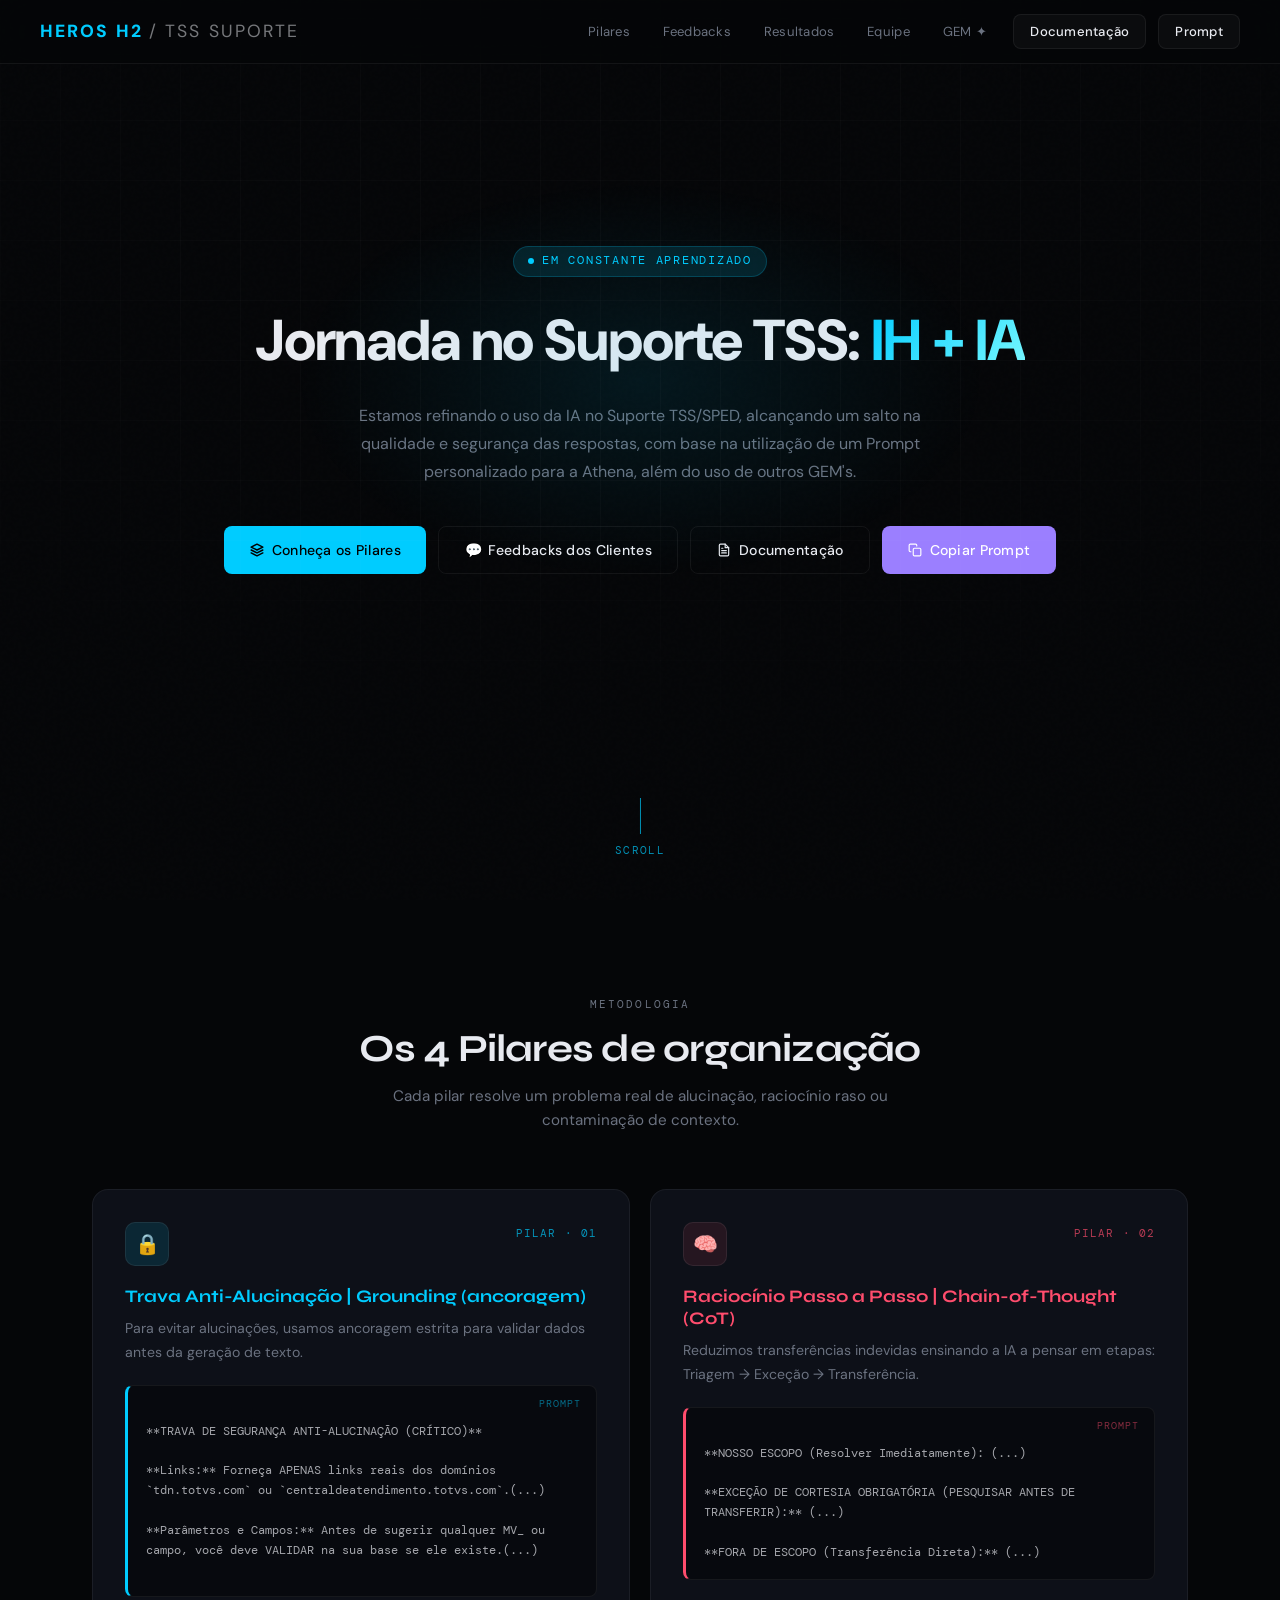
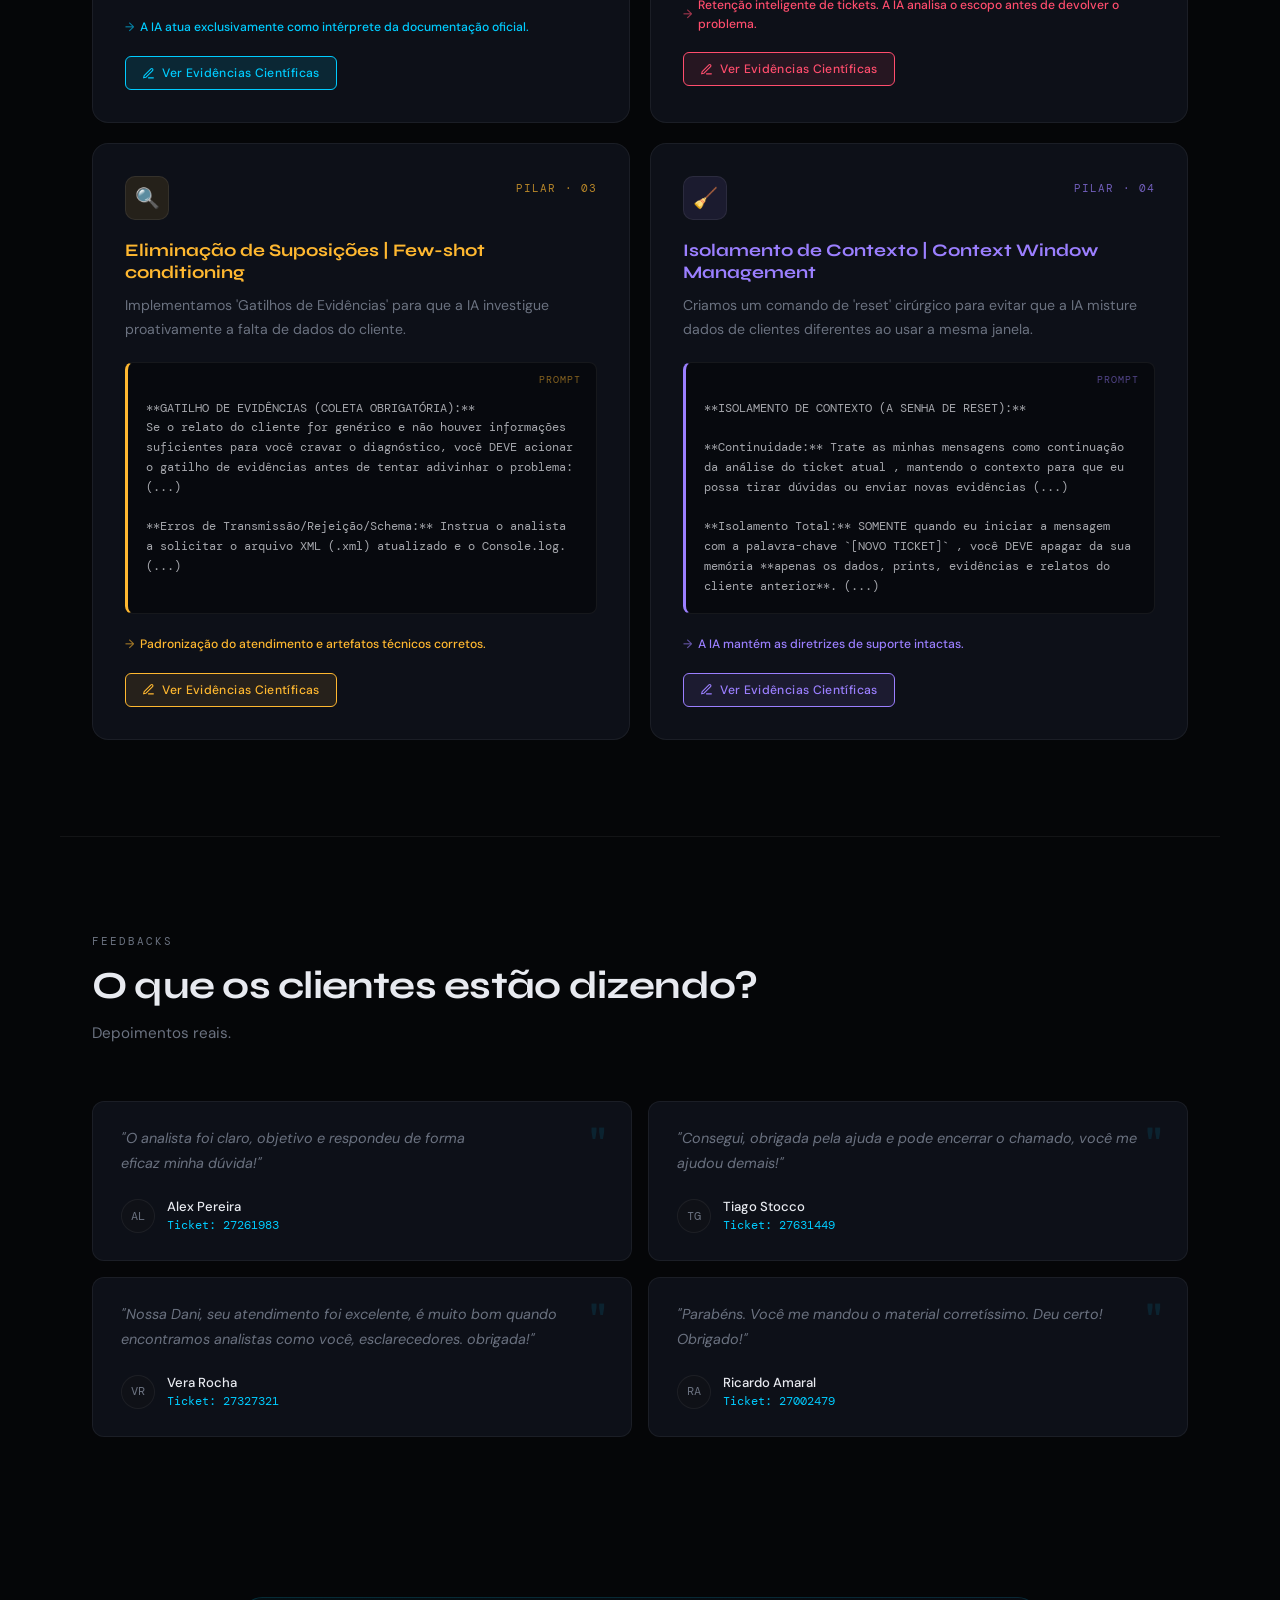
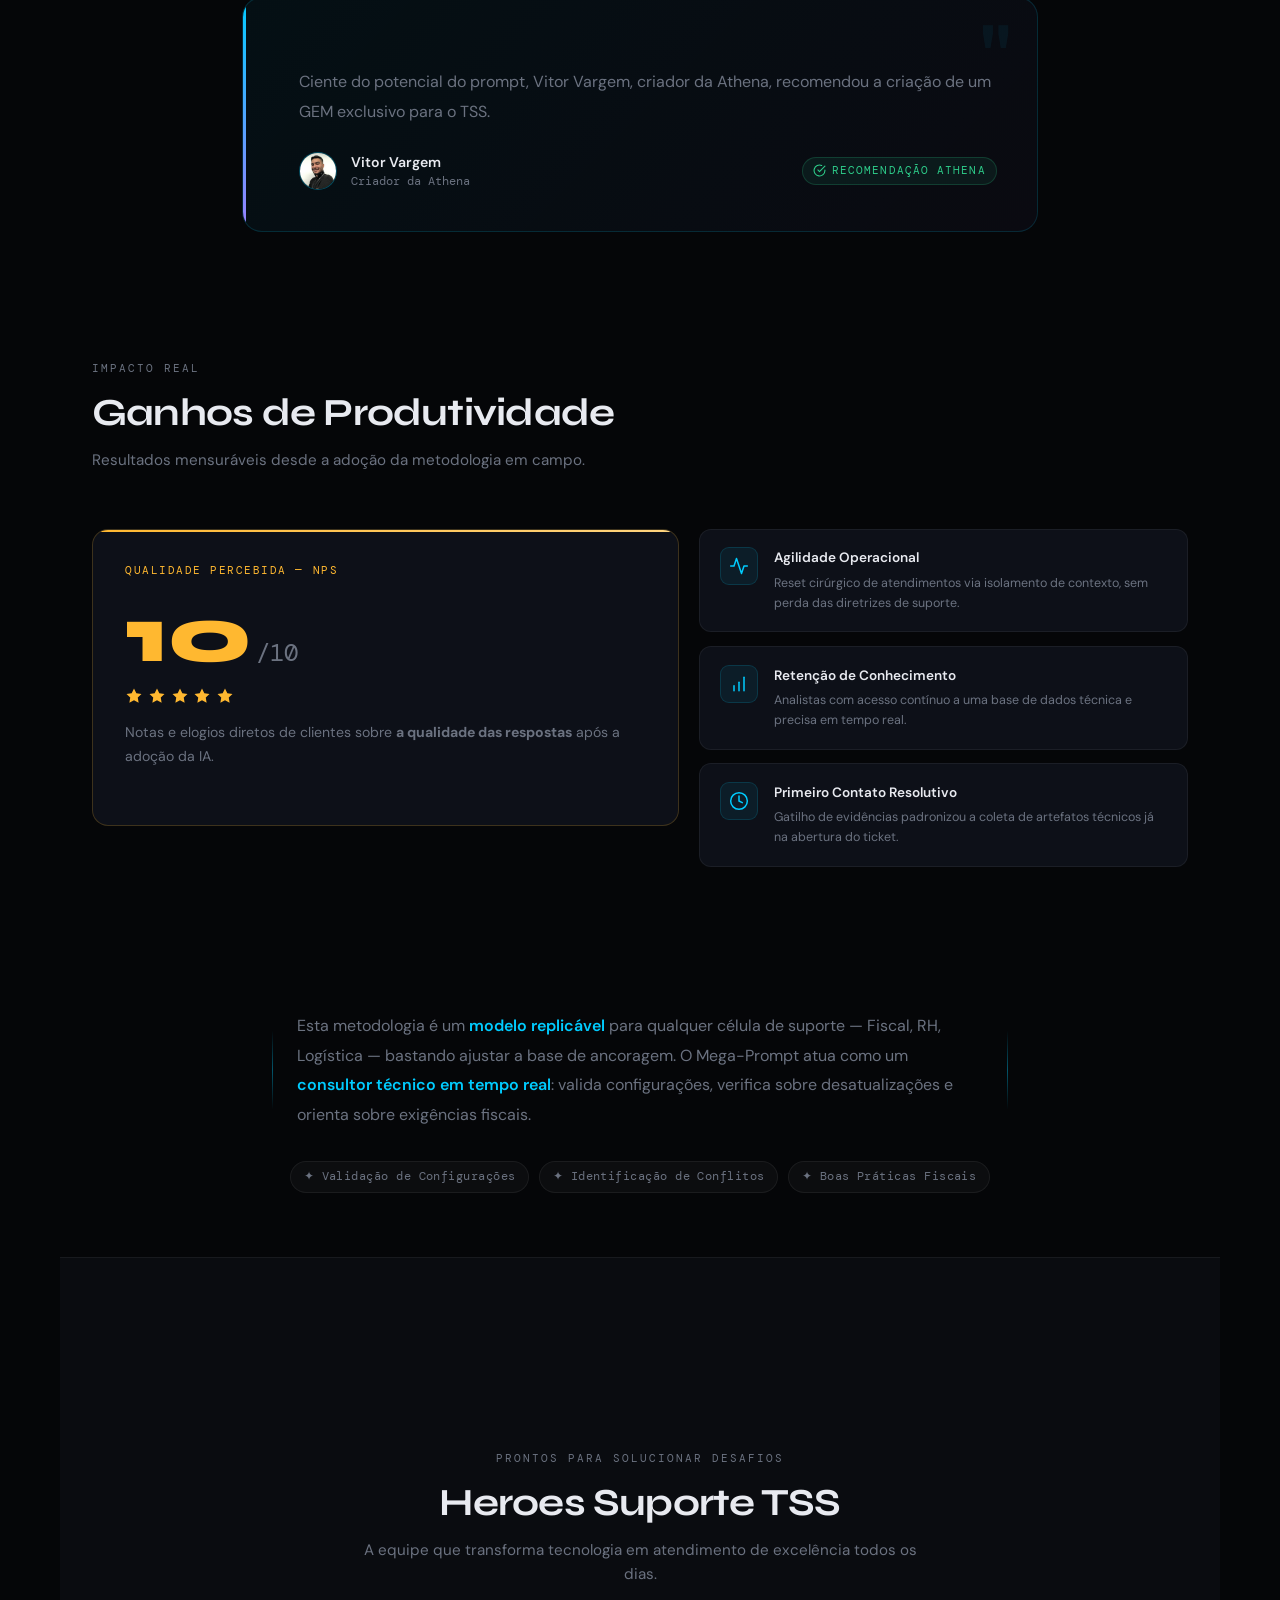
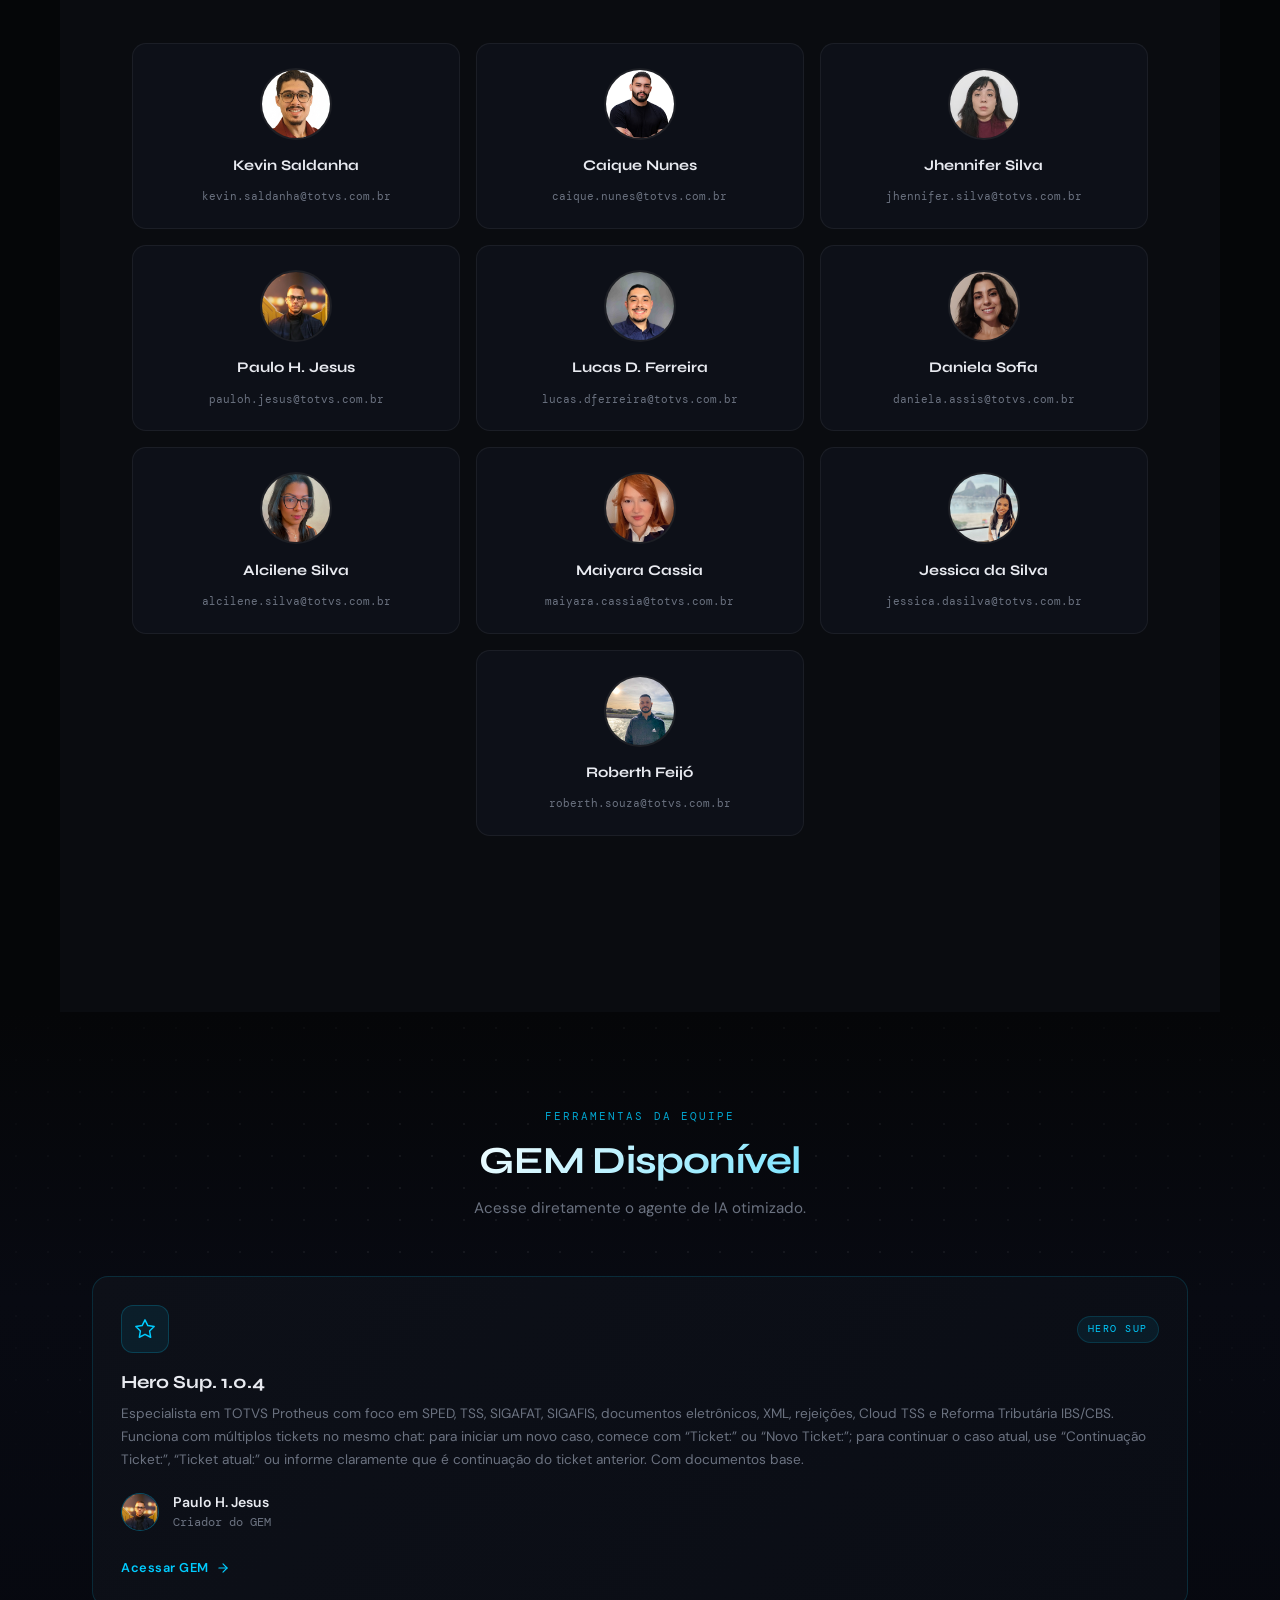
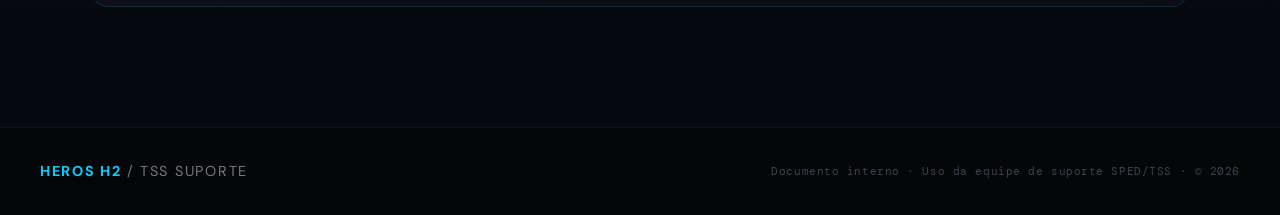
==== commit e48c7fe8: "thrid commit" ====
--- a/index.html
+++ b/index.html
@@ -5,7 +5,7 @@
   <meta name="viewport" content="width=device-width, initial-scale=1.0">
   <title>Mega Prompt TSS - ATHENA SUP</title>
   <link rel="stylesheet" href="style.css">
-  <link rel="icon" type="image/png" href="img/icon.png">
+  <link rel="icon" type="image/png" href="img/icon_new.png">
 </head>
 <body>
 
@@ -18,9 +18,10 @@
       <a href="#pilares">Pilares</a>
       <a href="#feedback">Feedbacks</a>
       <a href="#nps">Resultados</a>
-      <a href="#gems" style="color: var(--cyan); font-weight: 500;">GEM ✦</a>
       <a href="#equipe">Equipe</a>
-      <a href="https://docs.google.com/document/d/1svJcCVxvOaq3QORQQj2xvh4t9I_Ji7cra-9a2TM7CKg/edit?usp=sharing" class="btn nav-login">Acessar →</a>
+      <a href="#gems">GEM ✦</a>
+      <a href="https://docs.google.com/document/d/1g8foExlBM555soqzpwx_UduyKotBBaHmcgZZk-PZ1Sk/edit?usp=sharing" class="btn nav-login">Documentação</a>
+      <a href="prompt.html" class="btn nav-login nav-prompt" style="border-color: var(--violet); color: var(--violet); background: rgba(155,127,255,0.05);">Prompt</a>
     </nav>
   </header>
 
@@ -35,56 +36,42 @@
 
     <h1>
       Jornada no Suporte TSS:
-      <em>A integração da Inteligência Humana + Artificial</em>
+      <em>IH + IA</em>
     </h1>
 
     <p class="hero-sub">
       Estamos refinando o uso da IA no Suporte TSS/SPED, alcançando um salto
-      na qualidade e segurança das respostas, com base na utilização de um Prompt personalizado e uso de GEM's.
+      na qualidade e segurança das respostas, com base na utilização de um Prompt personalizado para a Athena, além do uso de outros GEM's.
     </p>
 
     <div class="cta-group">
       <a href="#pilares" class="btn btn-primary">
-        <svg width="14" height="14" viewBox="0 0 24 24" fill="none" stroke="currentColor"
-             stroke-width="2.5" stroke-linecap="round" stroke-linejoin="round">
+        <svg width="14" height="14" viewBox="0 0 24 24" fill="none" stroke="currentColor" stroke-width="2.5" stroke-linecap="round" stroke-linejoin="round">
           <path d="M12 2L2 7l10 5 10-5-10-5z"/>
           <path d="M2 17l10 5 10-5"/>
           <path d="M2 12l10 5 10-5"/>
         </svg>
         Conheça os Pilares
       </a>
-      <a href="#feedback" class="btn btn-ghost">Feedbacks da Equipe ↓</a>
+      <a href="#feedback" class="btn btn-ghost">💬 Feedbacks dos Clientes</a>
+      
+      <a href="https://docs.google.com/document/d/1g8foExlBM555soqzpwx_UduyKotBBaHmcgZZk-PZ1Sk/edit?usp=sharing" target="_blank" class="btn btn-ghost">
+        <svg width="14" height="14" viewBox="0 0 24 24" fill="none" stroke="currentColor" stroke-width="2" stroke-linecap="round" stroke-linejoin="round"><path d="M14 2H6a2 2 0 0 0-2 2v16a2 2 0 0 0 2 2h12a2 2 0 0 0 2-2V8z"></path><polyline points="14 2 14 8 20 8"></polyline><line x1="16" y1="13" x2="8" y2="13"></line><line x1="16" y1="17" x2="8" y2="17"></line><polyline points="10 9 9 9 8 9"></polyline></svg>
+        Documentação
+      </a>
+      
+      <a href="prompt.html" class="btn btn-primary-copy">
+        <svg width="14" height="14" viewBox="0 0 24 24" fill="none" stroke="currentColor" stroke-width="2" stroke-linecap="round" stroke-linejoin="round"><rect x="9" y="9" width="13" height="13" rx="2" ry="2"></rect><path d="M5 15H4a2 2 0 0 1-2-2V4a2 2 0 0 1 2-2h9a2 2 0 0 1 2 2v1"></path></svg>
+        Copiar Prompt
+      </a>
     </div>
 
     <div class="scroll-hint">
       <div class="scroll-line"></div>
       scroll
     </div>
+
   </div>
-
-
-  <!-- ═══════════════════════════════════
-       STATS BAR
-  ════════════════════════════════════ -->
-  <div class="stats-bar">
-    <div class="stat-item reveal">
-      <div class="stat-num">4</div>
-      <div class="stat-label">Pilares de Organização</div>
-    </div>
-    <div class="stat-item reveal">
-      <div class="stat-num">↑</div>
-      <div class="stat-label">Qualidade das Respostas</div>
-    </div>
-    <div class="stat-item reveal">
-      <div class="stat-num">0</div>
-      <div class="stat-label">Invenções Toleradas</div>
-    </div>
-    <div class="stat-item reveal">
-      <div class="stat-num">∞</div>
-      <div class="stat-label">Potencial da Equipe</div>
-    </div>
-  </div>
-
 
   <!-- ═══════════════════════════════════
        SEÇÃO: OS 4 PILARES
@@ -110,14 +97,15 @@
         </div>
         <div class="pilar-title">Trava Anti-Alucinação | Grounding (ancoragem)</div>
         <p class="pilar-desc">
-          Modelos tentam adivinhar a resposta. Para evitar invenções no Protheus,
-          aplicamos ancoragem estrita para validar informações antes de gerar texto.
+          Para evitar alucinações, usamos ancoragem estrita para validar dados antes da geração de texto.
         </p>
         <div class="code-block">
-          <code>**TRAVA DE SEGURANÇA ANTI-ALUCINAÇÃO (CRÍTICO)**
- **Links:** Forneça APENAS links reais dos domínios `tdn.totvs.com` ou `centraldeatendimento.totvs.com`.(...)
-        <br>
- **Parâmetros e Campos:** Antes de sugerir qualquer MV_ ou campo, você deve VALIDAR na sua base se ele existe.(...)
+          <code>
+**TRAVA DE SEGURANÇA ANTI-ALUCINAÇÃO (CRÍTICO)**
+
+**Links:** Forneça APENAS links reais dos domínios `tdn.totvs.com` ou `centraldeatendimento.totvs.com`.(...)
+        
+**Parâmetros e Campos:** Antes de sugerir qualquer MV_ ou campo, você deve VALIDAR na sua base se ele existe.(...)
         </code>
         </div>
         <div class="result-tag">A IA atua exclusivamente como intérprete da documentação oficial.</div>
@@ -136,13 +124,13 @@
         </div>
         <div class="pilar-title">Raciocínio Passo a Passo | Chain-of-Thought (CoT)</div>
         <p class="pilar-desc">
-          Ensinamos a IA a pensar em etapas — Triagem → Exceção → Transferência —
-          reduzindo erros e transferências indevidas. (A SOLUÇÃO PARA TRANSFERÊNCIAS EXCESSIVAS)
+          Reduzimos transferências indevidas ensinando a IA a pensar em etapas: Triagem → Exceção → Transferência.
         </p>
         <div class="code-block">
-          <code> **NOSSO ESCOPO (Resolver Imediatamente): (...)
-
- **EXCEÇÃO DE CORTESIA OBRIGATÓRIA (PESQUISAR ANTES DE TRANSFERIR):** (...)
+          <code> 
+**NOSSO ESCOPO (Resolver Imediatamente): (...)
+
+**EXCEÇÃO DE CORTESIA OBRIGATÓRIA (PESQUISAR ANTES DE TRANSFERIR):** (...)
   
 **FORA DE ESCOPO (Transferência Direta):** (...)
 </code>
@@ -162,18 +150,18 @@
         </div>
         <div class="pilar-title">Eliminação de Suposições | Few-shot conditioning</div>
         <p class="pilar-desc">
-          Adicionamos 'Gatilhos de Evidências' para que a IA assuma postura
-          investigativa quando faltam informações do cliente.
+          Implementamos 'Gatilhos de Evidências' para que a IA investigue proativamente a falta de dados do cliente.
         </p>
         <div class="code-block">
           <code>
-**GATILHO DE EVIDÊNCIAS (COLETA OBRIGATÓRIA)**
+**GATILHO DE EVIDÊNCIAS (COLETA OBRIGATÓRIA):**
 Se o relato do cliente for genérico e não houver informações suficientes para você cravar o diagnóstico, você DEVE acionar o gatilho de evidências antes de tentar adivinhar o problema: (...)
 
 **Erros de Transmissão/Rejeição/Schema:** Instrua o analista a solicitar o arquivo XML (.xml) atualizado e o Console.log.(...)
+
 </code>
         </div>
-        <div class="result-tag">Padronização do atendimento e artefatos técnicos corretos no primeiro contato.</div>
+        <div class="result-tag">Padronização do atendimento e artefatos técnicos corretos.</div>
       
       <button class="evidence-btn" data-modal="modal-p3">
           <svg width="13" height="13" viewBox="0 0 24 24" fill="none" stroke="currentColor" stroke-width="2" stroke-linecap="round" stroke-linejoin="round"><path d="M12 20h9"/><path d="M16.5 3.5a2.121 2.121 0 0 1 3 3L7 19l-4 1 1-4L16.5 3.5z"/></svg>
@@ -187,13 +175,16 @@
           <div class="pilar-icon">🧹</div>
           <div class="pilar-num">PILAR · 04</div>
         </div>
-        <div class="pilar-title">Isolamento de Contexto e Prevenção de 'Vazamento' de Memória | Context Window Management</div>
+        <div class="pilar-title">Isolamento de Contexto | Context Window Management</div>
         <p class="pilar-desc">
           Criamos um comando de 'reset' cirúrgico para evitar que a IA misture
           dados de clientes diferentes ao usar a mesma janela.
         </p>
         <div class="code-block">
-          <code>**ISOLAMENTO DE CONTEXTO (A SENHA DE RESET):**
+          
+          <code>            
+**ISOLAMENTO DE CONTEXTO (A SENHA DE RESET):**
+
 **Continuidade:** Trate as minhas mensagens como continuação da análise do ticket atual , mantendo o contexto para que eu possa tirar dúvidas ou enviar novas evidências (...)
 
 **Isolamento Total:** SOMENTE quando eu iniciar a mensagem com a palavra-chave `[NOVO TICKET]` , você DEVE apagar da sua memória **apenas os dados, prints, evidências e relatos do cliente anterior**. (...)</code>
@@ -290,19 +281,20 @@
  
       <div class="athena-body">
         <p class="athena-quote-text">
-          Vitor Vargem Julio Barbosa, criador da <strong>Athena</strong>, validou a assertividade do prompt e recomendou a criação de um GEM exclusivo para o TSS.
+          <br>
+          Ciente do potencial do prompt, Vitor Vargem, criador da Athena, recomendou a criação de um GEM exclusivo para o TSS.
         </p>
         <div class="athena-author">
           <div class="athena-avatar">
             <img id="img-vitor" src="img/vitor.webp" alt="" style="width:100%; height:100%; object-fit:cover; border-radius:50%;">
           </div>
           <div>
-            <div class="athena-name">Vitor Vargem Julio Barbosa</div>
+            <div class="athena-name">Vitor Vargem</div>
             <div class="athena-role">Criador da Athena</div>
           </div>
           <div class="athena-badge">
             <svg width="13" height="13" viewBox="0 0 24 24" fill="none" stroke="currentColor" stroke-width="2" stroke-linecap="round" stroke-linejoin="round"><path d="M22 11.08V12a10 10 0 1 1-5.93-9.14"/><polyline points="22 4 12 14.01 9 11.01"/></svg>
-            Validado
+            Recomendação Athena
           </div>
         </div>
       </div>
@@ -336,7 +328,7 @@
           <svg viewBox="0 0 24 24"><polygon points="12 2 15.09 8.26 22 9.27 17 14.14 18.18 21.02 12 17.77 5.82 21.02 7 14.14 2 9.27 8.91 8.26 12 2" fill="currentColor"/></svg>
           <svg viewBox="0 0 24 24"><polygon points="12 2 15.09 8.26 22 9.27 17 14.14 18.18 21.02 12 17.77 5.82 21.02 7 14.14 2 9.27 8.91 8.26 12 2" fill="currentColor"/></svg>
         </div>
-        <p class="nps-desc">Notas máximas e elogios diretos de clientes sobre o <strong>profissionalismo dos analistas</strong> após a adoção da IA.</p>
+        <p class="nps-desc">Notas e elogios diretos de clientes sobre <b>a qualidade das respostas</b> após a adoção da IA.</p>
  
         <!-- <blockquote class="nps-blockquote">
           <p>"Muito top, isso ajuda e muito no dia a dia. Uso às vezes para poder me aprofundar."</p>
@@ -363,7 +355,7 @@
           </div>
           <div>
             <div class="nps-side-title">Retenção de Conhecimento</div>
-            <div class="nps-side-desc">Analistas com acesso contínuo a um consultor técnico em tempo real, reduzindo a carga cognitiva.</div>
+            <div class="nps-side-desc">Analistas com acesso contínuo a uma base de dados técnica e precisa em tempo real.</div>
           </div>
         </div>
  
@@ -391,7 +383,7 @@
     <div class="escala-quote reveal">
       <div class="escala-quote-line"></div>
       <p>
-        Esta metodologia é um <strong>modelo replicável</strong> para qualquer célula de suporte — Fiscal, RH, Logística — bastando ajustar a base de ancoragem. O Mega-Prompt atua como um <strong>consultor técnico em tempo real</strong>: valida configurações, detecta RPOs desatualizados e orienta sobre exigências fiscais.
+        Esta metodologia é um <strong>modelo replicável</strong> para qualquer célula de suporte — Fiscal, RH, Logística — bastando ajustar a base de ancoragem. O Mega-Prompt atua como um <strong>consultor técnico em tempo real</strong>: valida configurações, verifica sobre desatualizações e orienta sobre exigências fiscais.
       </p>
       <div class="escala-quote-line"></div>
     </div>
@@ -404,28 +396,169 @@
     </div>
  
   </section>
-
-
-   <!-- ═══════════════════════════════════
+ 
+ 
+  <!-- ═══════════════════════════════════
+       SEÇÃO: EQUIPE HEROES
+  ════════════════════════════════════ -->
+  <section id="equipe" class="equipe-section">
+ 
+    <div class="equipe-inner">
+      <div class="equipe-header reveal">
+        <div class="section-label">Prontos para solucionar desafios</div>
+        <h2 class="section-title">Heroes Suporte TSS</h2>
+        <p class="section-sub">A equipe que transforma tecnologia em atendimento de excelência todos os dias.</p>
+      </div>
+      <div class="equipe-grid">
+ 
+        <!-- Membro 1 -->
+        <div class="membro-card reveal">
+          <label class="membro-photo-wrap" for="foto-kevin" title="Adicionar foto">
+            <img id="img-kevin" src="img/unnamed.webp" alt="" style=" width:100%; height:100%; object-fit:cover; ">
+            
+          </label>
+          
+          <div class="membro-info">
+            <div class="membro-initials">KS</div>
+            <div class="membro-name">Kevin Saldanha</div>
+            <a href="mailto:kevin.saldanha@totvs.com.br" class="membro-email">kevin.saldanha@totvs.com.br</a>
+          </div>
+        </div>
+
+        <!-- Membro 2 -->
+        <div class="membro-card reveal">
+          <label class="membro-photo-wrap" for="foto-caique" title="Adicionar foto">
+            <img id="img-caique" src="img/Caique.webp" alt="" style=" width:100%; height:100%; object-fit:cover; ">
+          </label>
+          <div class="membro-info">
+            <div class="membro-initials">CN</div>
+            <div class="membro-name">Caique Nunes</div>
+            <a href="mailto:caique.nunes@totvs.com.br" class="membro-email">caique.nunes@totvs.com.br</a>
+          </div>
+        </div>
+ 
+        <!-- Membro 3 -->
+        <div class="membro-card reveal">
+          <label class="membro-photo-wrap" for="foto-jhennifer" title="Adicionar foto">
+            <img id="img-jhennifer" src="img/Jhennifer.webp" alt="" style=" width:100%; height:100%; object-fit:cover; ">
+          </label>
+          <div class="membro-info">
+            <div class="membro-initials">JS</div>
+            <div class="membro-name">Jhennifer Silva</div>
+            <a href="mailto:jhennifer.silva@totvs.com.br" class="membro-email">jhennifer.silva@totvs.com.br</a>
+          </div>
+        </div>
+ 
+        <!-- Membro 4 -->
+         <div class="membro-card reveal">
+          <label class="membro-photo-wrap" for="foto-paulo" title="Adicionar foto">
+            <img id="img-paulo" src="img/Paulo.webp" alt="Foto do criador" style="width:100%; height:100%; object-fit:cover; ">
+          </label>
+          <div class="membro-info">
+            <div class="membro-initials">PH</div>
+            <div class="membro-name">Paulo H. Jesus</div>
+            <a href="mailto:pauloh.jesus@totvs.com.br" class="membro-email">pauloh.jesus@totvs.com.br</a>
+          </div>
+        </div>
+ 
+        <!-- Membro 5 -->
+          <div class="membro-card reveal">
+          <label class="membro-photo-wrap" for="foto-lucas" title="Adicionar foto">
+            <img id="img-lucas" src="img/Lucas.jpeg" alt="" style="width:100%; height:100%; object-fit:cover; ">
+          </label>
+          <div class="membro-info">
+            <div class="membro-initials">LD</div>
+            <div class="membro-name">Lucas D. Ferreira</div>
+            <a href="mailto:lucas.dferreira@totvs.com.br" class="membro-email">lucas.dferreira@totvs.com.br</a>
+          </div>
+        </div>
+        
+        <!-- Membro 6 -->
+        <div class="membro-card reveal">
+          <label class="membro-photo-wrap" for="foto-daniela" title="Adicionar foto">
+            <img id="img-Daniela" src="/img/Daniela.webp" alt="" style=" width:100%; height:100%; object-fit:cover; ">
+          </label>
+          <div class="membro-info">
+            <div class="membro-initials">KS</div>
+            <div class="membro-name">Daniela Sofia</div>
+            <a href="mailto:daniela.assis@totvs.com.br" class="membro-email">daniela.assis@totvs.com.br</a>
+          </div>
+        </div>
+ 
+        <!-- Membro 7 -->
+        <div class="membro-card reveal">
+          <label class="membro-photo-wrap" for="foto-alcilene" title="Adicionar foto">
+            <img id="img-alcilene" src="img/alcilene.webp" alt="" style=" width:100%; height:100%; object-fit:cover; ">
+          </label>
+          <div class="membro-info">
+            <div class="membro-initials">AS</div>
+            <div class="membro-name">Alcilene Silva</div>
+            <a href="mailto:alcilene.silva@totvs.com.br" class="membro-email">alcilene.silva@totvs.com.br</a>
+          </div>
+        </div> 
+ 
+        <!-- Membro 8 -->
+        
+        <div class="membro-card reveal">
+          <label class="membro-photo-wrap" for="foto-maiyara" title="Adicionar foto">
+            <img id="img-maiyara" src="img/Maiyara.webp" alt="" style=" width:100%; height:100%; object-fit:cover; ">
+          </label>
+          <div class="membro-info">
+            <div class="membro-initials">MC</div>
+            <div class="membro-name">Maiyara Cassia</div>
+            <a href="mailto:maiyara.cassia@totvs.com.br" class="membro-email">maiyara.cassia@totvs.com.br</a>
+          </div>
+        </div>
+        <!-- Membro 9 -->
+
+        <div class="membro-card reveal">
+          <label class="membro-photo-wrap" for="foto-jessica" title="Adicionar foto">
+            <img id="img-jessica" src="img/Jessica.webp" alt="" style=" width:100%; height:100%; object-fit:cover;">
+          </label>
+         
+          <div class="membro-info">
+            <div class="membro-initials">JD</div>
+            <div class="membro-name">Jessica da Silva</div>
+            <a href="mailto:jessica.dasilva@totvs.com.br" class="membro-email">jessica.dasilva@totvs.com.br</a>
+          </div>
+        </div>
+
+        <!-- Membro 10 -->
+       <div class="membro-card reveal">
+          <label class="membro-photo-wrap" for="foto-roberth" title="Adicionar foto">
+            <img id="img-roberth" src="img/Roberth.webp" alt="" style=" width:100%; height:100%; object-fit:cover; ">
+          </label>
+          <div class="membro-info">
+            <div class="membro-initials">RF</div>
+            <div class="membro-name">Roberth Feijó</div>
+            <a href="mailto:roberth.souza@totvs.com.br" class="membro-email">roberth.souza@totvs.com.br</a>
+          </div>
+        </div>
+ 
+      </div><!-- /equipe-grid -->
+ 
+    </div><!-- /equipe-inner -->
+
+</section>
+  <!-- ═══════════════════════════════════
        SEÇÃO: GEMs
   ════════════════════════════════════ -->
   <section id="gems" class="gems-section">
- 
-    <div class="gems-glow"></div>
  
     <div class="gems-inner">
  
       <div class="gems-header reveal">
         <div class="section-label">Ferramentas da Equipe</div>
-        <h2 class="section-title">GEM Disponível</h2>
+        <a href="https://gemini.google.com/gem/17BA-bAdv4fISIjk28finz15Dq7Bc7DDv?usp=sharing" style="text-decoration: none;" target="_blank">
+            <h2 class="section-title">GEM Disponível</h2>
+        </a>
         <p class="section-sub">
-          Acesse diretamente o agente de IA criado e otimizado pelo time TSS.
+          Acesse diretamente o agente de IA otimizado.
         </p>
       </div>
  
       <div class="gems-grid">
  
-        <!-- GEM 1 — substitua href e textos -->
         <a class="gem-card reveal" href="https://gemini.google.com/gem/17BA-bAdv4fISIjk28finz15Dq7Bc7DDv?usp=sharing" target="_blank" rel="noopener">
           <div class="gem-glow-inner"></div>
           <div class="gem-card-top">
@@ -436,32 +569,27 @@
           </div>
           <div class="gem-name">Hero Sup. 1.0.4</div>
           <p class="gem-desc">Especialista em TOTVS Protheus com foco em SPED, TSS, SIGAFAT, SIGAFIS, documentos eletrônicos, XML, rejeições, Cloud TSS e Reforma Tributária IBS/CBS. Funciona com múltiplos tickets no mesmo chat: para iniciar um novo caso, comece com “Ticket:” ou “Novo Ticket:”; para continuar o caso atual, use “Continuação Ticket:”, “Ticket atual:” ou informe claramente que é continuação do ticket anterior. Com documentos base.</p>
+          
+          <div class="athena-author">
+          <div class="athena-avatar">
+            <img id="img-paulo-gem" src="img/Paulo.webp" alt="" style="width:100%; height:100%; object-fit:cover; border-radius:50%;">
+          </div>
+          <div>
+            <div class="athena-name">Paulo H. Jesus</div>
+            <div class="athena-role">Criador do GEM</div>
+          </div>
+        </div>
+          <br>
           <div class="gem-cta">
             Acessar GEM
             <svg width="14" height="14" viewBox="0 0 24 24" fill="none" stroke="currentColor" stroke-width="2" stroke-linecap="round" stroke-linejoin="round"><line x1="5" y1="12" x2="19" y2="12"/><polyline points="12 5 19 12 12 19"/></svg>
           </div>
         </a>
  
-      </div><!-- /gems-grid -->
-
-        <!-- Crédito do criador dos GEMs -->
-      <div class="gem-creator-card reveal">
-        <div class="gem-creator-photo-wrap">
-          <label class="gem-creator-photo-label" for="creator-photo-upload" title="Adicionar foto">
-            <img id="img-vitor" src="img/Paulo.webp" alt="Foto do criador" style="width:100%; height:100%; object-fit:cover; ">
-          </label>
-        </div>
-        <div class="gem-creator-info">
-          <div class="gem-creator-badge">
-            <svg width="11" height="11" viewBox="0 0 24 24" fill="currentColor"><polygon points="12 2 15.09 8.26 22 9.27 17 14.14 18.18 21.02 12 17.77 5.82 21.02 7 14.14 2 9.27 8.91 8.26 12 2"/></svg>
-            Arquiteto dos GEMs
-          </div>
-          <div class="gem-creator-name">Paulo H. Jesus</div>
-          <a href="mailto:pauloh.jesus@totvs.com.br" class="gem-creator-email">pauloh.jesus@totvs.com.br</a>
-          <p class="gem-creator-desc">Responsável pela concepção, arquitetura e implementação dos GEMs do time TSS.</p>
-        </div>
-      </div>
- 
+      </div>
+      
+      <!-- /gems-grid -->
+
       <!-- Banner de destaque -->
       <!-- <div class="gems-banner reveal">
         <div class="gems-banner-icon">
@@ -475,154 +603,8 @@
       </div> -->
  
     </div><!-- /gems-inner -->
- 
+
   </section>
- 
- 
-  <!-- ═══════════════════════════════════
-       SEÇÃO: EQUIPE HEROES
-  ════════════════════════════════════ -->
-  <section id="equipe" class="equipe-section">
- 
-    <div class="equipe-inner">
- 
-      <div class="equipe-header reveal">
-        <div class="section-label">Prontos para solucionar desafios</div>
-        <h2 class="section-title">Heroes Suporte TSS</h2>
-        <p class="section-sub">A equipe que transforma tecnologia em atendimento de excelência todos os dias.</p>
-      </div>
- 
-      <div class="equipe-grid">
- 
-        <!-- Membro 1 -->
-        <div class="membro-card reveal">
-          <label class="membro-photo-wrap" for="foto-paulo" title="Adicionar foto">
-            <img id="img-paulo" src="img/Paulo.webp" alt="Foto do criador" style="width:100%; height:100%; object-fit:cover; ">
-          </label>
-          <div class="membro-info">
-            <div class="membro-initials">PH</div>
-            <div class="membro-name">Paulo H. Jesus</div>
-            <a href="mailto:pauloh.jesus@totvs.com.br" class="membro-email">pauloh.jesus@totvs.com.br</a>
-          </div>
-        </div>
- 
-        <!-- Membro 3 -->
-        <div class="membro-card reveal">
-          <label class="membro-photo-wrap" for="foto-roberth" title="Adicionar foto">
-            <img id="img-roberth" src="img/Roberth.webp" alt="" style=" width:100%; height:100%; object-fit:cover; ">
-          </label>
-          <div class="membro-info">
-            <div class="membro-initials">RF</div>
-            <div class="membro-name">Roberth Feijó</div>
-            <a href="mailto:roberth.souza@totvs.com.br" class="membro-email">roberth.souza@totvs.com.br</a>
-          </div>
-        </div>
- 
-        <!-- Membro 4 -->
-        <div class="membro-card reveal">
-          <label class="membro-photo-wrap" for="foto-jhennifer" title="Adicionar foto">
-            <img id="img-jhennifer" src="img/Jhennifer.webp" alt="" style=" width:100%; height:100%; object-fit:cover; ">
-          </label>
-          <div class="membro-info">
-            <div class="membro-initials">JS</div>
-            <div class="membro-name">Jhennifer Silva</div>
-            <a href="mailto:jhennifer.silva@totvs.com.br" class="membro-email">jhennifer.silva@totvs.com.br</a>
-          </div>
-        </div>
- 
-        <!-- Membro 5 -->
-        <div class="membro-card reveal">
-          <label class="membro-photo-wrap" for="foto-maiyara" title="Adicionar foto">
-            <img id="img-maiyara" src="img/Maiyara.webp" alt="" style=" width:100%; height:100%; object-fit:cover; ">
-          </label>
-          <div class="membro-info">
-            <div class="membro-initials">MC</div>
-            <div class="membro-name">Maiyara Cassia</div>
-            <a href="mailto:maiyara.cassia@totvs.com.br" class="membro-email">maiyara.cassia@totvs.com.br</a>
-          </div>
-        </div>
- 
-        <!-- Membro 6 -->
-        <div class="membro-card reveal">
-          <label class="membro-photo-wrap" for="foto-alcilene" title="Adicionar foto">
-            <img id="img-alcilene" src="img/alcilene.webp" alt="" style=" width:100%; height:100%; object-fit:cover; ">
-          </label>
-          <div class="membro-info">
-            <div class="membro-initials">AS</div>
-            <div class="membro-name">Alcilene Silva</div>
-            <a href="mailto:alcilene.silva@totvs.com.br" class="membro-email">alcilene.silva@totvs.com.br</a>
-          </div>
-        </div>
-
-        <!-- Membro 2 -->
-        <div class="membro-card reveal">
-          <label class="membro-photo-wrap" for="foto-lucas" title="Adicionar foto">
-            <img id="img-lucas" src="img/Lucas.jpeg" alt="" style="width:100%; height:100%; object-fit:cover; ">
-          </label>
-          <div class="membro-info">
-            <div class="membro-initials">LD</div>
-            <div class="membro-name">Lucas D. Ferreira</div>
-            <a href="mailto:lucas.dferreira@totvs.com.br" class="membro-email">lucas.dferreira@totvs.com.br</a>
-          </div>
-        </div>
- 
-        <!-- Membro 7 -->
-        <div class="membro-card reveal">
-          <label class="membro-photo-wrap" for="foto-jessica" title="Adicionar foto">
-            <img id="img-jessica" src="img/Jessica.webp" alt="" style=" width:100%; height:100%; object-fit:cover;">
-          </label>
-         
-          <div class="membro-info">
-            <div class="membro-initials">JD</div>
-            <div class="membro-name">Jessica da Silva</div>
-            <a href="mailto:jessica.dasilva@totvs.com.br" class="membro-email">jessica.dasilva@totvs.com.br</a>
-          </div>
-        </div>
- 
-        <!-- Membro 8 -->
-        <div class="membro-card reveal">
-          <label class="membro-photo-wrap" for="foto-caique" title="Adicionar foto">
-            <img id="img-caique" src="img/Caique.webp" alt="" style=" width:100%; height:100%; object-fit:cover; ">
-          </label>
-          <div class="membro-info">
-            <div class="membro-initials">CN</div>
-            <div class="membro-name">Caique Nunes</div>
-            <a href="mailto:caique.nunes@totvs.com.br" class="membro-email">caique.nunes@totvs.com.br</a>
-          </div>
-        </div>
- 
-        <!-- Membro 9 -->
-        <div class="membro-card reveal">
-          <label class="membro-photo-wrap" for="foto-kevin" title="Adicionar foto">
-            <img id="img-kevin" src="img/unnamed.webp" alt="" style=" width:100%; height:100%; object-fit:cover; ">
-            
-          </label>
-          
-          <div class="membro-info">
-            <div class="membro-initials">KS</div>
-            <div class="membro-name">Kevin Saldanha</div>
-            <a href="mailto:kevin.saldanha@totvs.com.br" class="membro-email">kevin.saldanha@totvs.com.br</a>
-          </div>
-        </div>
-
-        <!-- Membro 10 -->
-        <div class="membro-card reveal">
-          <label class="membro-photo-wrap" for="foto-daniela" title="Adicionar foto">
-            <img id="img-Daniela" src="/img/Daniela.webp" alt="" style=" width:100%; height:100%; object-fit:cover; ">
-          </label>
-          <div class="membro-info">
-            <div class="membro-initials">KS</div>
-            <div class="membro-name">Daniela Sofia</div>
-            <a href="mailto:daniela.assis@totvs.com.br" class="membro-email">daniela.assis@totvs.com.br</a>
-          </div>
-        </div>
- 
-      </div><!-- /equipe-grid -->
- 
-    </div><!-- /equipe-inner -->
- 
-  </section>
-
   <!-- ═══════════════════════════════════
        FOOTER
   ════════════════════════════════════ -->
@@ -651,7 +633,7 @@
           Grounding (ancoragem) é a técnica de forçar o modelo a basear suas respostas
           exclusivamente em fontes verificáveis fornecidas no prompt, eliminando o fenômeno
           de <em>hallucination</em> — quando a IA "inventa" fatos com alto grau de confiança.
-          Os estudos abaixo demonstram a eficácia desta abordagem em sistemas de suporte técnico.
+          Os estudos abaixo demonstram a eficácia desta abordagem.
         </p>
         <div class="modal-articles">
           <a class="article-card" href="https://arxiv.org/abs/2302.12813" target="_blank" rel="noopener">
--- a/style.css
+++ b/style.css
@@ -118,7 +118,7 @@
   align-items: center;
   justify-content: center;
   text-align: center;
-  padding: 7rem 2rem 5rem;
+  padding: 7rem 2rem 12rem;
   overflow: hidden;
 }
 
@@ -235,6 +235,17 @@
   box-shadow: 0 8px 24px rgba(0,204,255,0.35);
 }
 
+.btn-primary-copy {
+  background: var(--violet); 
+  color: white;
+}
+
+.btn-primary-copy:hover {
+  background: var(--violet);
+  transform: translateY(-1px);
+  box-shadow: 0 8px 24px rgb(155, 127, 255, 0.35);
+}
+
 .btn-ghost {
   background: transparent;
   color: var(--text);
@@ -447,36 +458,6 @@
   opacity: 0.6;
 }
 
-/* ─── STATS BAR ─── */
-.stats-bar {
-  display: flex;
-  align-items: center;
-  justify-content: center;
-  gap: 4rem;
-  padding: 3rem 2rem;
-  border-top: 1px solid var(--card-border);
-  border-bottom: 1px solid var(--card-border);
-  background: var(--bg2);
-  flex-wrap: wrap;
-}
-
-.stat-item { text-align: center; }
-
-.stat-num {
-  font-family: 'Syne', sans-serif;
-  font-size: 2.2rem;
-  font-weight: 800;
-  color: var(--cyan);
-  line-height: 1;
-  margin-bottom: 0.35rem;
-}
-
-.stat-label {
-  font-size: 0.75rem;
-  color: var(--text-muted);
-  letter-spacing: 0.05em;
-}
-
 /* ─── FEEDBACK ─── */
 #feedback { border-top: 1px solid var(--card-border); }
 
@@ -546,7 +527,7 @@
 
 .author-role {
   font-size: 0.72rem;
-  color: var(--text-muted);
+  color: var(--cyan);
   font-family: 'DM Mono', monospace;
 }
 
@@ -585,7 +566,7 @@
 }
 
 /* ─── RESPONSIVE ─── */
-@media (max-width: 720px) {
+@media (max-width: 860px) {
   .pilares-grid { grid-template-columns: 1fr; }
   header { padding: 0 1.25rem; }
   nav a:not(.nav-login) { display: none; }
@@ -595,10 +576,15 @@
   .feedback-grid { grid-template-columns: 1fr; }
 }
 
+@media (max-width: 410px) {
+  .logo {font-size: 10px;}
+}
+
 
 /* ═══════════════════════════════════════════
    EVIDENCE BUTTON (dentro dos pilar cards)
 ════════════════════════════════════════════ */
+
 .evidence-btn {
   margin-top: 1.1rem;
   display: inline-flex;
@@ -611,17 +597,21 @@
   font-family: 'DM Sans', sans-serif;
   letter-spacing: 0.03em;
   cursor: pointer;
-  border: 1px solid rgba(255,255,255,0.08);
-  background: rgba(255,255,255,0.03);
+  border: 1px solid;
+  /* background: rgba(255,255,255,0.03); */
   color: var(--text-muted);
   transition: all 0.22s ease;
   margin-top: top;
-}
- 
-.evidence-btn:hover {
   color: var(--accent);
   border-color: var(--accent);
   background: var(--accent-dim);
+}
+
+
+.evidence-btn:hover {
+  color: #fff;
+  border-color: rgba(255,255,255,0.08);
+  background: var(--accent);
   transform: translateY(-1px);
 }
  
@@ -1425,107 +1415,6 @@
 }
  
 /* ═══════════════════════════════════════════
-   GEM CREATOR CARD
-════════════════════════════════════════════ */
-.gem-creator-card {
-  display: flex;
-  align-items: center;
-  gap: 1.75rem;
-  background: linear-gradient(135deg, rgba(0,204,255,0.07) 0%, rgba(155,127,255,0.05) 100%);
-  border: 1px solid rgba(0,204,255,0.22);
-  border-radius: 16px;
-  padding: 1.75rem 2rem;
-  margin-bottom: 1.25rem;
-  position: relative;
-  overflow: hidden;
-  flex-wrap: wrap;
-}
- 
-.gem-creator-card::before {
-  content: 'ARQUITETO';
-  position: absolute;
-  top: 1.1rem; right: 1.5rem;
-  font-family: 'DM Mono', monospace;
-  font-size: 0.6rem;
-  letter-spacing: 0.18em;
-  color: var(--cyan);
-  opacity: 0.35;
-}
- 
-.gem-creator-photo-wrap {
-  flex-shrink: 0;
-  width: 80px; height: 80px;
-  border-radius: 50%;
-  border: 2px solid rgba(0,204,255,0.35);
-  cursor: pointer;
-  overflow: hidden;
-  position: relative;
-  background: rgba(0,204,255,0.07);
-  display: flex;
-  align-items: center;
-  justify-content: center;
-  transition: border-color 0.3s;
-}
- 
-.gem-creator-photo-wrap:hover { border-color: var(--cyan); }
- 
-.gem-creator-photo-placeholder {
-  display: flex;
-  flex-direction: column;
-  align-items: center;
-  gap: 0.25rem;
-  color: var(--cyan);
-  opacity: 0.6;
-  font-size: 0.6rem;
-  font-family: 'DM Mono', monospace;
-  text-align: center;
-}
- 
-.gem-creator-info { flex: 1; min-width: 200px; }
- 
-.gem-creator-badge {
-  display: inline-flex;
-  align-items: center;
-  gap: 0.35rem;
-  font-family: 'DM Mono', monospace;
-  font-size: 0.65rem;
-  text-transform: uppercase;
-  letter-spacing: 0.12em;
-  color: var(--cyan);
-  background: rgba(0,204,255,0.08);
-  border: 1px solid rgba(0,204,255,0.2);
-  padding: 0.2rem 0.6rem;
-  border-radius: 100px;
-  margin-bottom: 0.5rem;
-}
- 
-.gem-creator-name {
-  font-family: 'Syne', sans-serif;
-  font-weight: 700;
-  font-size: 1.1rem;
-  color: var(--text);
-  margin-bottom: 0.2rem;
-}
- 
-.gem-creator-email {
-  font-family: 'DM Mono', monospace;
-  font-size: 0.75rem;
-  color: var(--cyan);
-  text-decoration: none;
-  opacity: 0.7;
-  display: block;
-  margin-bottom: 0.6rem;
-}
- 
-.gem-creator-email:hover { opacity: 1; }
- 
-.gem-creator-desc {
-  font-size: 0.82rem;
-  color: var(--text-muted);
-  line-height: 1.65;
-}
- 
-/* ═══════════════════════════════════════════
    EQUIPE HEROES
 ════════════════════════════════════════════ */
 .equipe-section {
@@ -1548,13 +1437,23 @@
 .equipe-header .section-sub { margin: 0 auto; }
  
 .equipe-grid {
-  display: grid;
-  grid-template-columns: repeat(3, 1fr);
+  display: flex;
+  flex-wrap: wrap;
+  justify-content: center;
   gap: 1rem;
 }
- 
-@media (max-width: 900px) { .equipe-grid { grid-template-columns: repeat(2, 1fr); } }
-@media (max-width: 520px)  { .equipe-grid { grid-template-columns: 1fr; } }
+
+.equipe-grid > div { 
+  flex: 0 1 calc(33.333% - 1rem); 
+  min-width: 280px;
+}
+ 
+@media (max-width: 900px) { .equipe-grid > div {
+    flex: 0 1 calc(50% - 1rem);
+  } }
+@media (max-width: 520px)  { .equipe-grid > div {
+    flex: 1 1 100%;
+  } }
  
 /* Membro card */
 .membro-card {
@@ -1639,4 +1538,34 @@
   transition: color 0.2s;
 }
  
-.membro-email:hover { color: var(--cyan); }+.membro-email:hover { color: var(--cyan); }
+
+
+/* ═══════════════════════════════════════════
+   PROMPT PAGE - COPY BUTTON
+════════════════════════════════════════════ */
+.copy-btn {
+  position: absolute;
+  top: 0.60rem;
+  right: 1.5rem;
+  background: rgba(155, 127, 255, 0.1);
+  color: var(--violet);
+  border: 1px solid rgba(155, 127, 255, 0.3);
+  padding: 0.5rem 1rem;
+  border-radius: 6px;
+  cursor: pointer;
+  font-family: 'DM Mono', monospace;
+  font-size: 0.75rem;
+  font-weight: 600;
+  transition: all 0.2s ease;
+  display: inline-flex;
+  align-items: center;
+  gap: 0.4rem;
+}
+
+.copy-btn:hover {
+  background: var(--violet);
+  color: #fff;
+  border-color: var(--violet);
+  box-shadow: 0 4px 12px rgba(155, 127, 255, 0.3);
+}
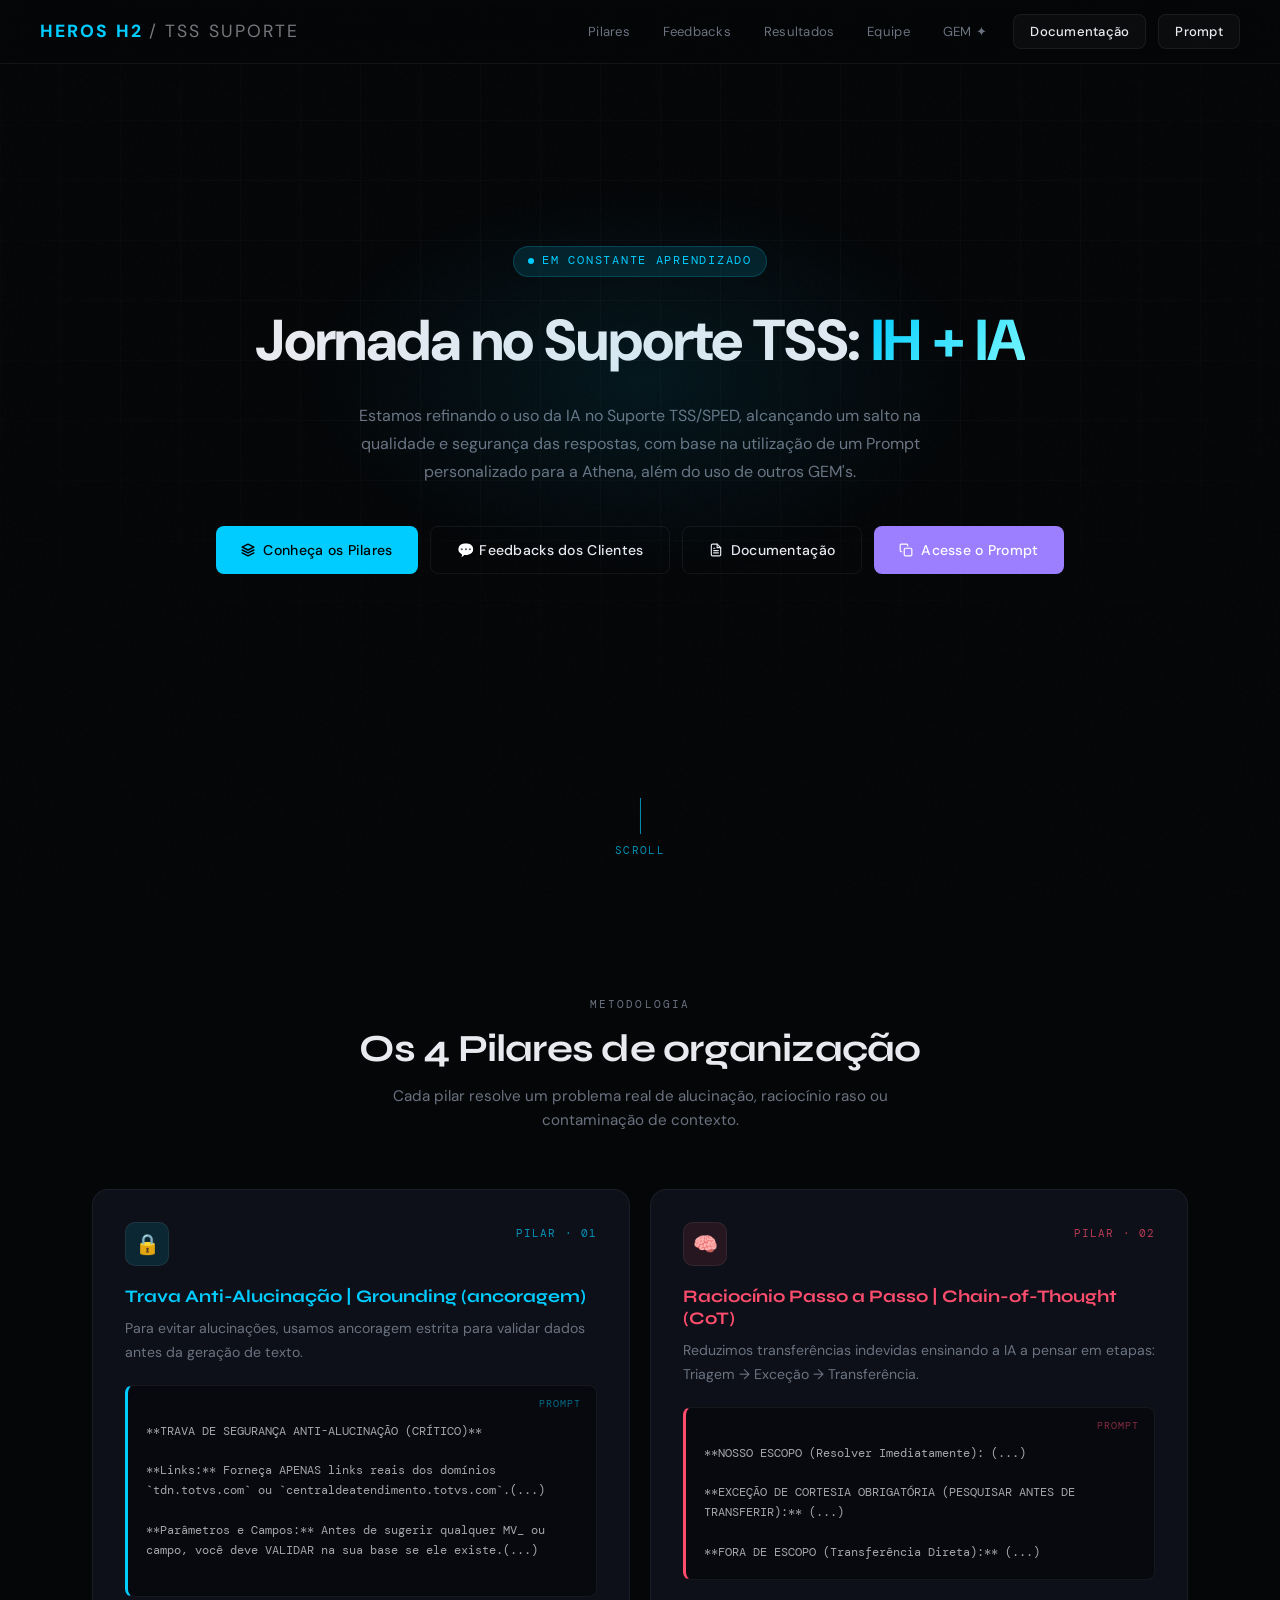
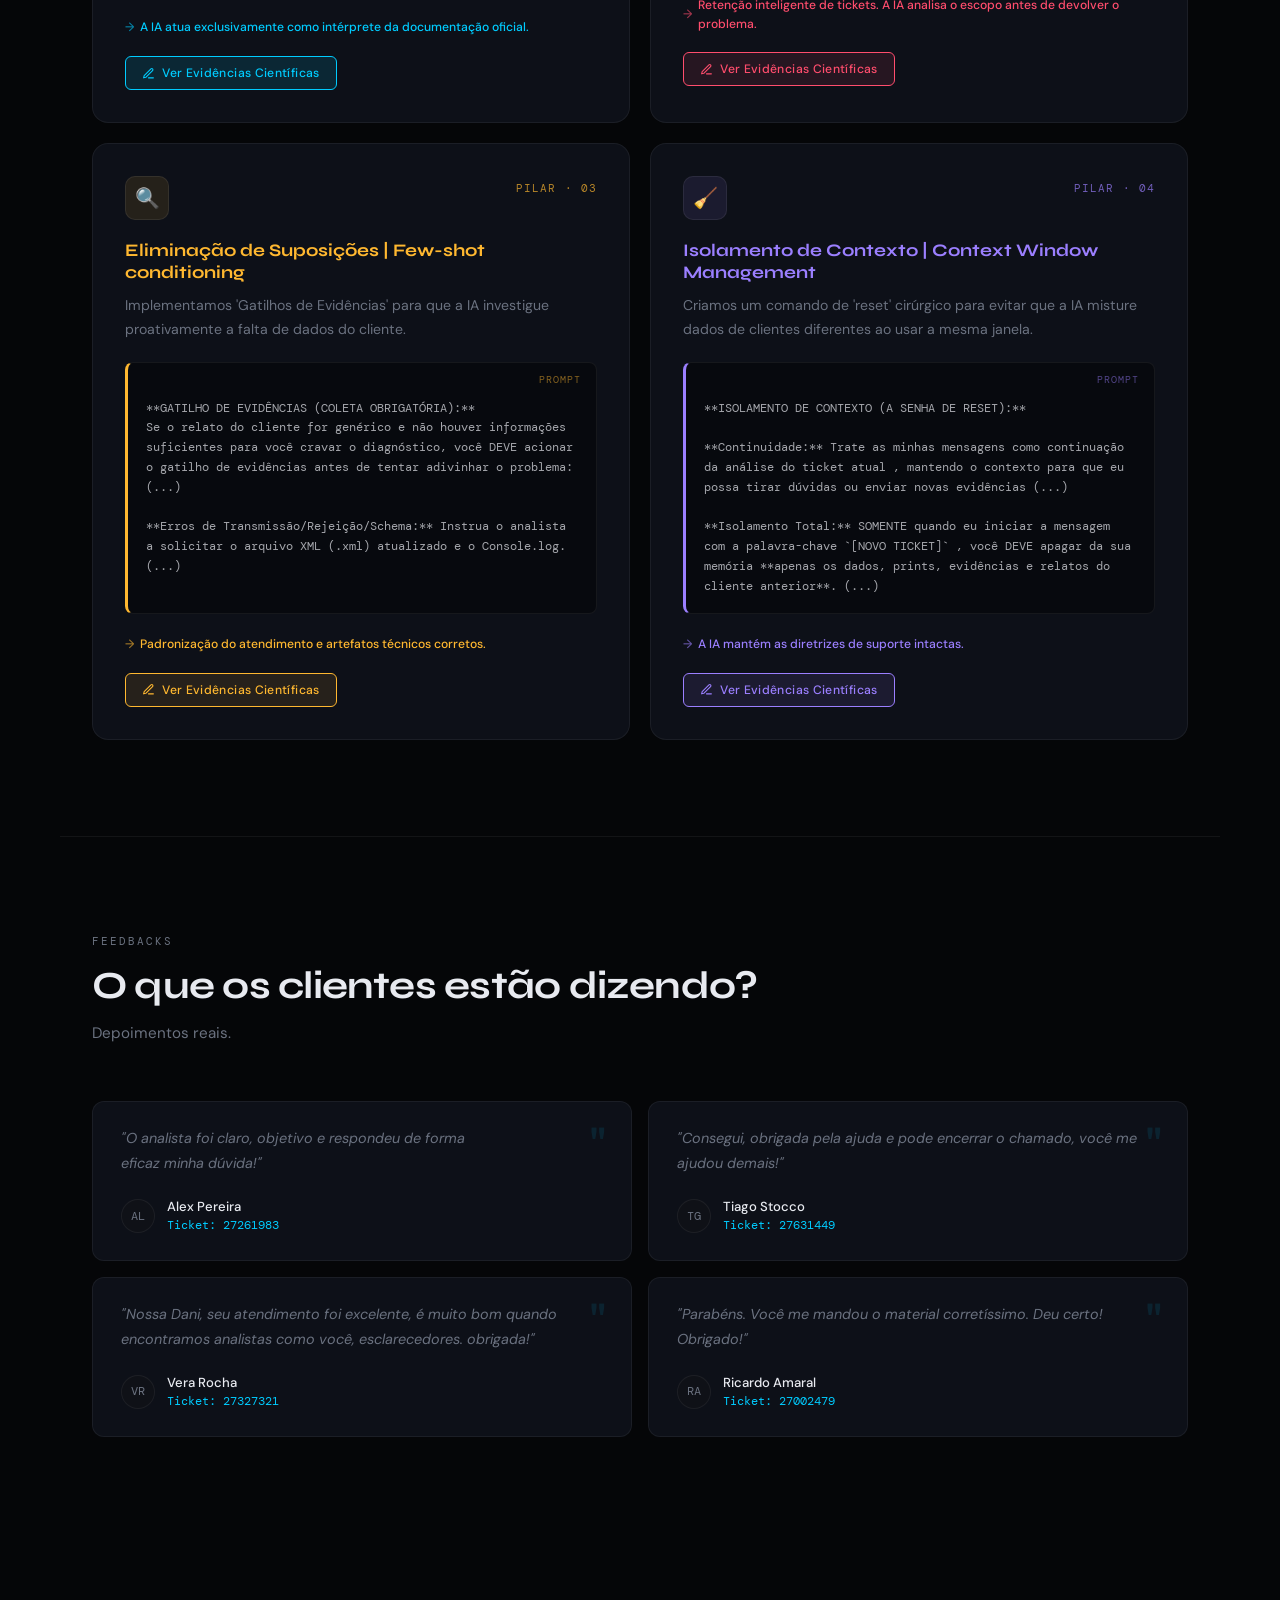
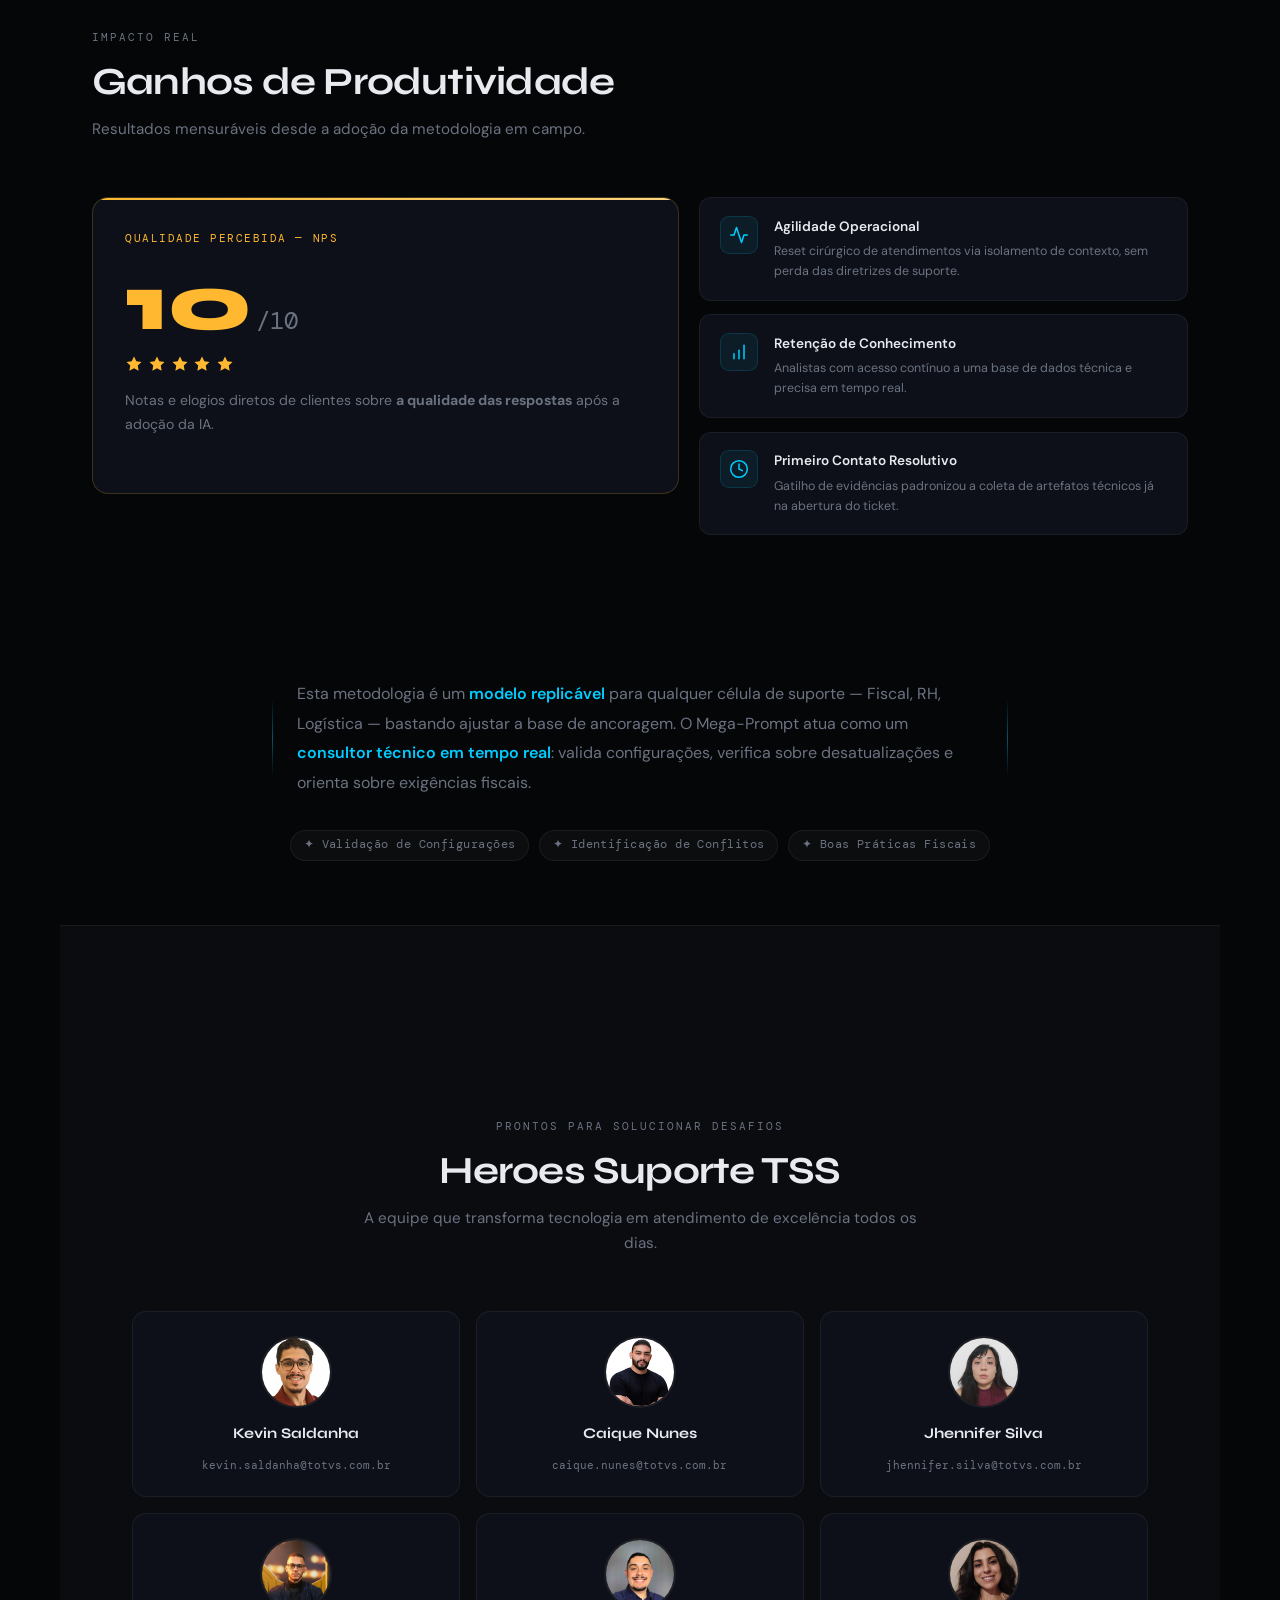
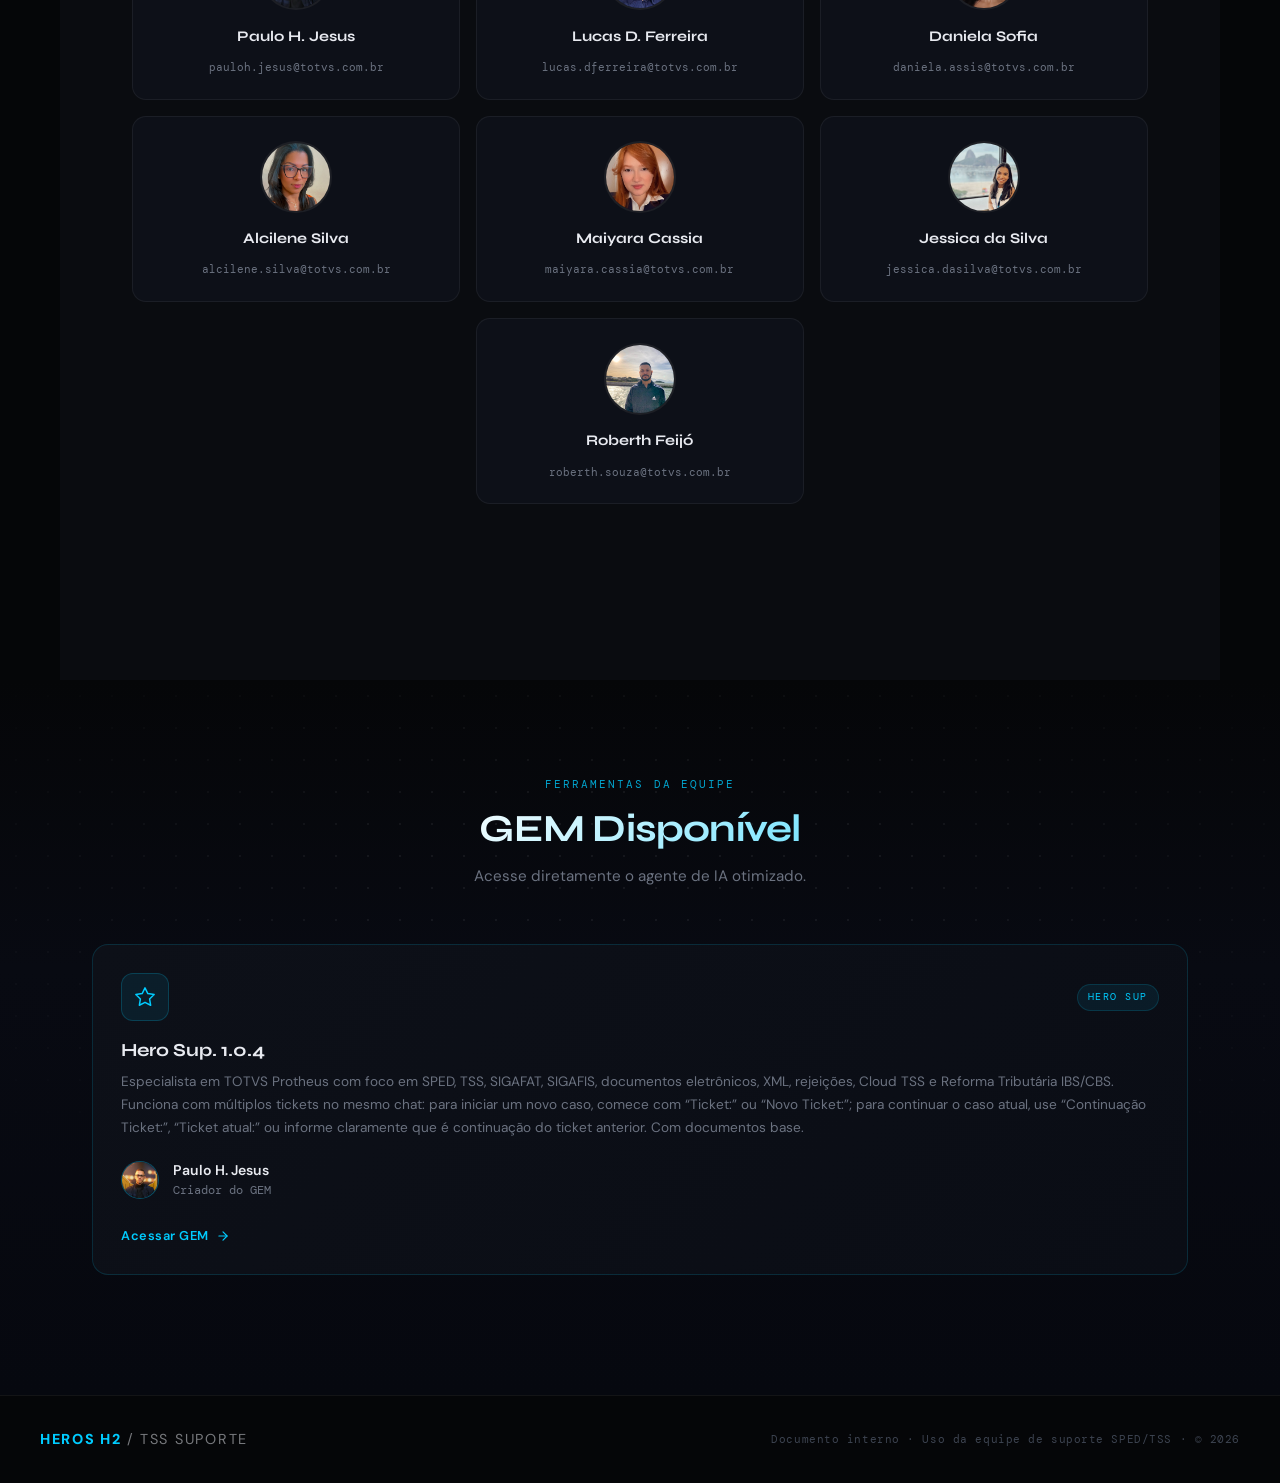
==== commit 5930331b: "sixth" ====
--- a/index.html
+++ b/index.html
@@ -62,7 +62,7 @@
       
       <a href="prompt.html" class="btn btn-primary-copy">
         <svg width="14" height="14" viewBox="0 0 24 24" fill="none" stroke="currentColor" stroke-width="2" stroke-linecap="round" stroke-linejoin="round"><rect x="9" y="9" width="13" height="13" rx="2" ry="2"></rect><path d="M5 15H4a2 2 0 0 1-2-2V4a2 2 0 0 1 2-2h9a2 2 0 0 1 2 2v1"></path></svg>
-        Copiar Prompt
+        Acesse o Prompt
       </a>
     </div>
 
@@ -270,38 +270,7 @@
 
     </div>
   </section>
-
-  <!-- ═══════════════════════════════════
-       SEÇÃO: SINERGIA ATHENA
-  ════════════════════════════════════ -->
-  <section id="athena" class="athena-section">
-    <div class="athena-inner reveal">
- 
-      <div class="athena-quote-mark">"</div>
- 
-      <div class="athena-body">
-        <p class="athena-quote-text">
-          <br>
-          Ciente do potencial do prompt, Vitor Vargem, criador da Athena, recomendou a criação de um GEM exclusivo para o TSS.
-        </p>
-        <div class="athena-author">
-          <div class="athena-avatar">
-            <img id="img-vitor" src="img/vitor.webp" alt="" style="width:100%; height:100%; object-fit:cover; border-radius:50%;">
-          </div>
-          <div>
-            <div class="athena-name">Vitor Vargem</div>
-            <div class="athena-role">Criador da Athena</div>
-          </div>
-          <div class="athena-badge">
-            <svg width="13" height="13" viewBox="0 0 24 24" fill="none" stroke="currentColor" stroke-width="2" stroke-linecap="round" stroke-linejoin="round"><path d="M22 11.08V12a10 10 0 1 1-5.93-9.14"/><polyline points="22 4 12 14.01 9 11.01"/></svg>
-            Recomendação Athena
-          </div>
-        </div>
-      </div>
- 
-    </div>
-  </section>
- 
+  
  
   <!-- ═══════════════════════════════════
        SEÇÃO: NPS + PRODUTIVIDADE
@@ -414,7 +383,7 @@
         <!-- Membro 1 -->
         <div class="membro-card reveal">
           <label class="membro-photo-wrap" for="foto-kevin" title="Adicionar foto">
-            <img id="img-kevin" src="img/unnamed.webp" alt="" style=" width:100%; height:100%; object-fit:cover; ">
+            <img id="img-kevin" src="img/kevin.webp" alt="" style=" width:100%; height:100%; object-fit:cover; ">
             
           </label>
           
@@ -476,7 +445,7 @@
         <!-- Membro 6 -->
         <div class="membro-card reveal">
           <label class="membro-photo-wrap" for="foto-daniela" title="Adicionar foto">
-            <img id="img-Daniela" src="/img/Daniela.webp" alt="" style=" width:100%; height:100%; object-fit:cover; ">
+            <img id="img-Daniela" src="img/Daniela.webp" alt="" style=" width:100%; height:100%; object-fit:cover; ">
           </label>
           <div class="membro-info">
             <div class="membro-initials">KS</div>
--- a/style.css
+++ b/style.css
@@ -1112,52 +1112,7 @@
 /* ═══════════════════════════════════════════
    SINERGIA ATHENA
 ════════════════════════════════════════════ */
-.athena-section {
-  max-width: 860px;
-  margin: 0 auto;
-  padding: 4rem 2rem 2rem;
-}
- 
-.athena-inner {
-  position: relative;
-  background: linear-gradient(135deg, rgba(0,204,255,0.05) 0%, rgba(155,127,255,0.04) 100%);
-  border: 1px solid rgba(0,204,255,0.15);
-  border-radius: 20px;
-  padding: 2.5rem 2.5rem 2.5rem 3.5rem;
-  overflow: hidden;
-}
- 
-.athena-inner::before {
-  content: '';
-  position: absolute;
-  left: 0; top: 0; bottom: 0;
-  width: 3px;
-  background: linear-gradient(to bottom, var(--cyan), var(--violet));
-  border-radius: 0 2px 2px 0;
-}
- 
-.athena-quote-mark {
-  position: absolute;
-  top: 0.5rem; right: 1.5rem;
-  font-family: 'Syne', sans-serif;
-  font-size: 7rem;
-  line-height: 1;
-  color: var(--cyan);
-  opacity: 0.06;
-  pointer-events: none;
-  user-select: none;
-}
- 
-.athena-quote-text {
-  font-size: 1rem;
-  color: var(--text-muted);
-  line-height: 1.85;
-  margin-bottom: 1.5rem;
-}
- 
-.athena-quote-text strong { color: var(--text); font-weight: 600; }
-.athena-quote-text em { color: var(--cyan); font-style: normal; }
- 
+
 .athena-author {
   display: flex;
   align-items: center;
@@ -1189,22 +1144,6 @@
   font-size: 0.72rem;
   color: var(--text-muted);
   font-family: 'DM Mono', monospace;
-}
- 
-.athena-badge {
-  display: inline-flex;
-  align-items: center;
-  gap: 0.35rem;
-  font-size: 0.68rem;
-  font-family: 'DM Mono', monospace;
-  text-transform: uppercase;
-  letter-spacing: 0.1em;
-  color: var(--green);
-  background: rgba(46,204,138,0.08);
-  border: 1px solid rgba(46,204,138,0.2);
-  padding: 0.25rem 0.65rem;
-  border-radius: 100px;
-  margin-left: auto;
 }
  
 /* ═══════════════════════════════════════════
@@ -1539,6 +1478,11 @@
 }
  
 .membro-email:hover { color: var(--cyan); }
+
+.back-container {
+      text-align: center;
+      margin-top: 3rem;
+    }
 
 
 /* ═══════════════════════════════════════════
